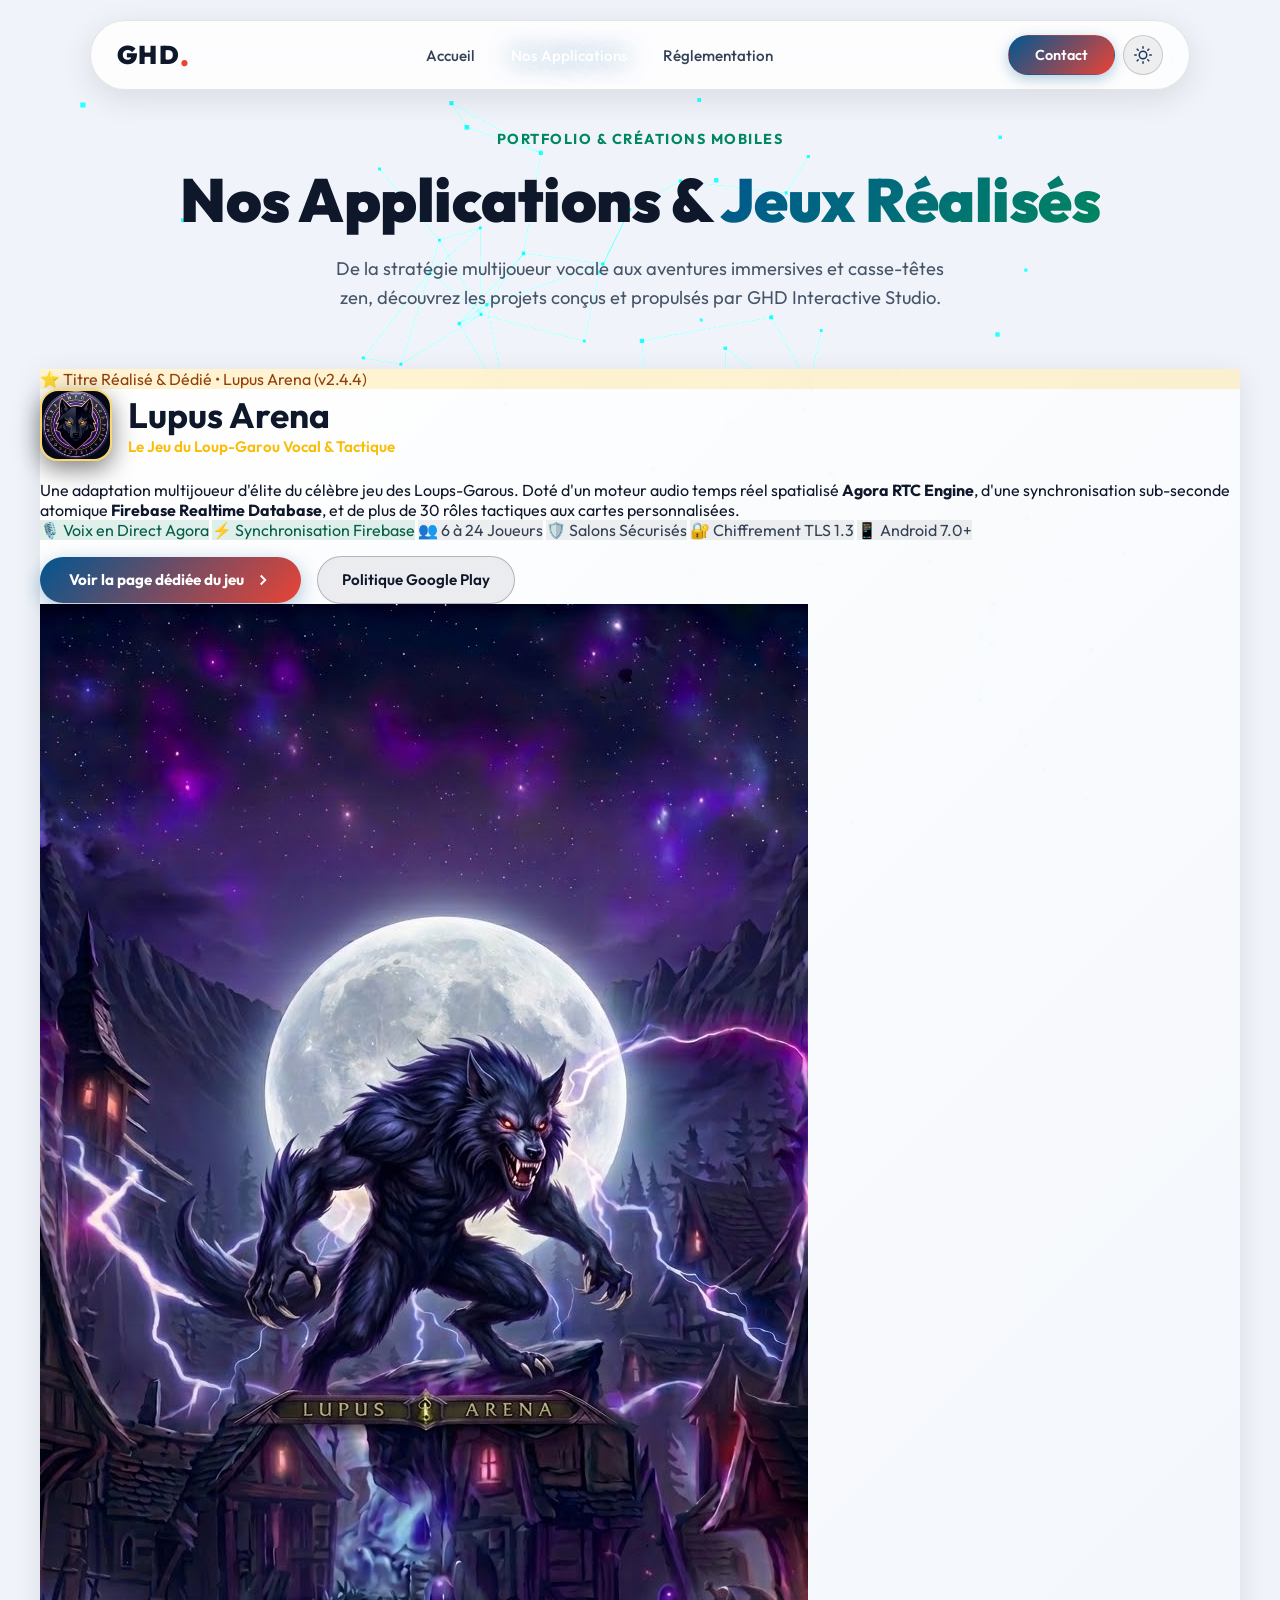
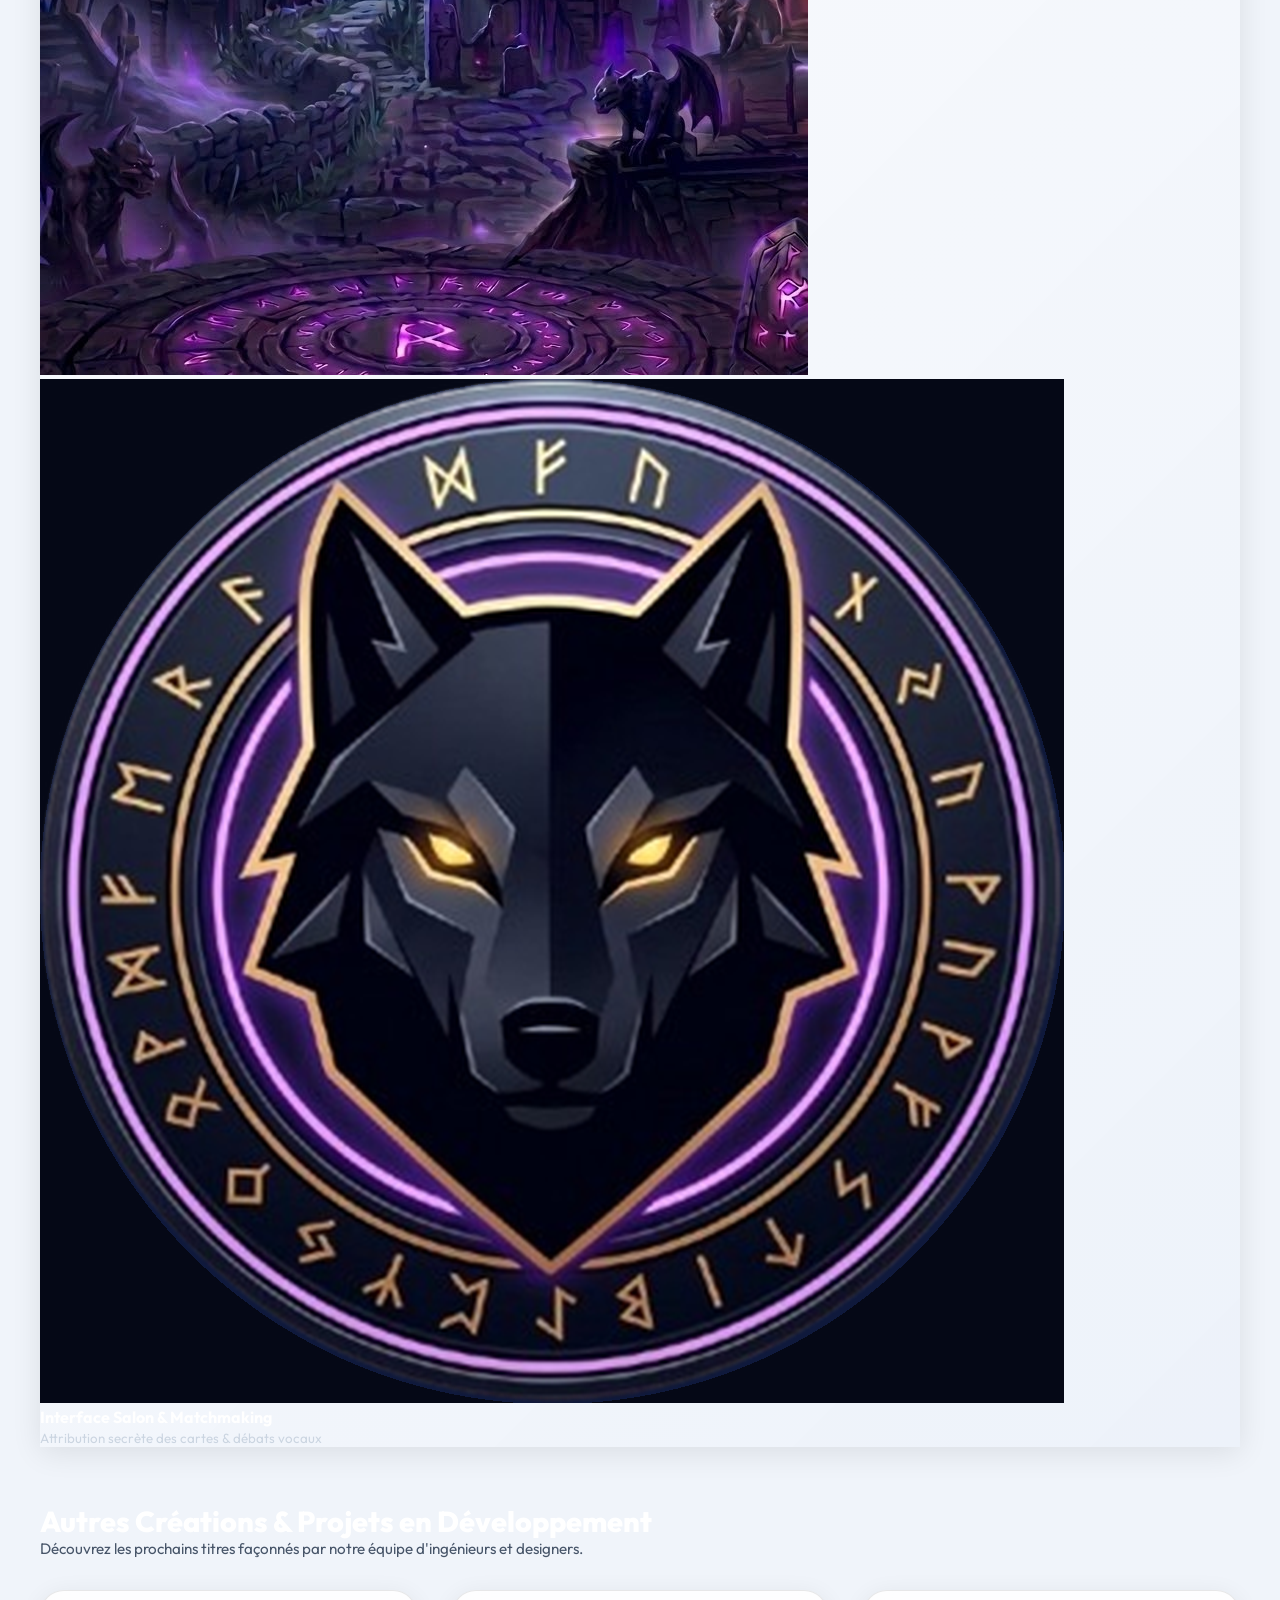
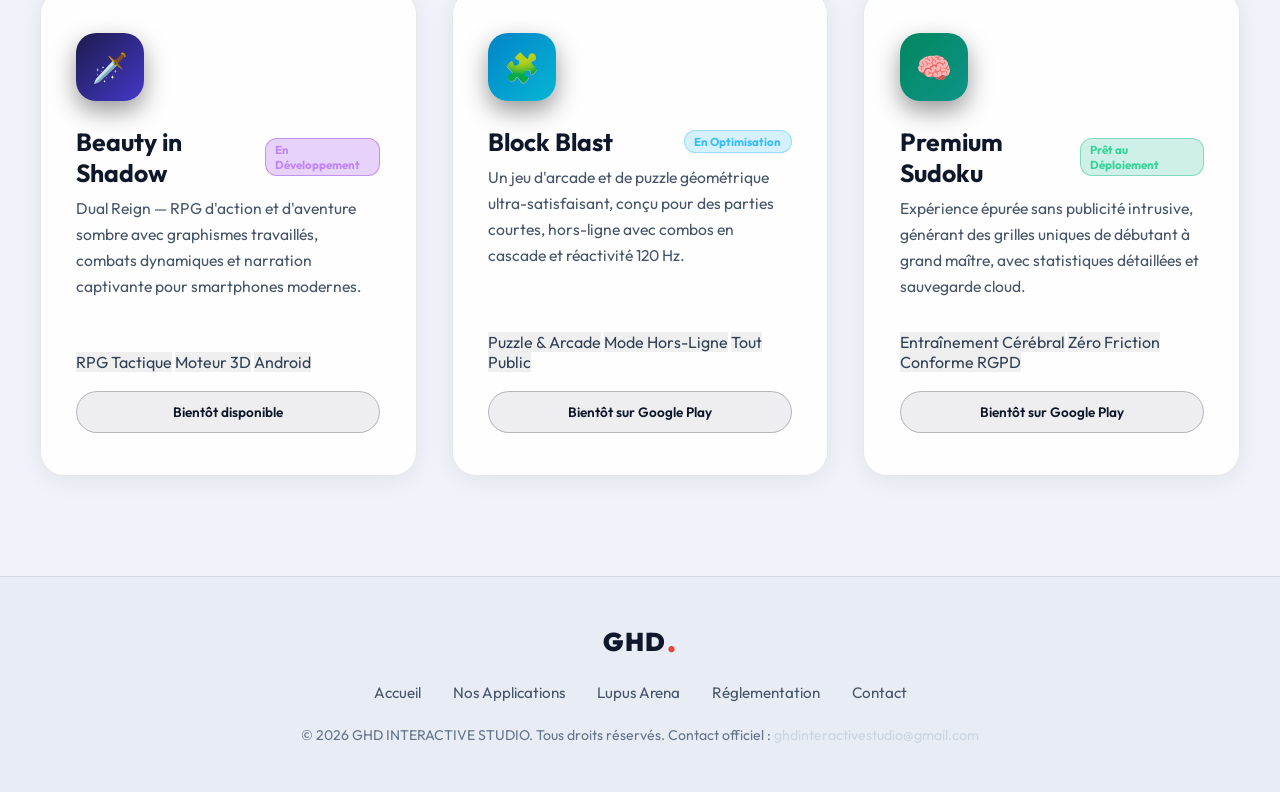
==== applications.html @ edb30f8d "feat: neural network 3D, dark/light mode, responsive, lupus-arena page, nav fix, contrast audit - Re" ====
<!DOCTYPE html>
<html lang="fr">
<head>
    <meta charset="UTF-8">
    <meta name="viewport" content="width=device-width, initial-scale=1.0">
    <title>Nos Applications & Jeux Android | GHD Interactive Studio</title>
    <meta name="description" content="Découvrez le portfolio des jeux et applications Android de GHD Interactive Studio, dont Lupus Arena et nos futurs titres haute performance.">
    <link rel="preconnect" href="https://fonts.googleapis.com">
    <link rel="preconnect" href="https://fonts.gstatic.com" crossorigin>
    <link href="https://fonts.googleapis.com/css2?family=Outfit:wght@300;500;700;900&display=swap" rel="stylesheet">
    <link rel="icon" type="image/svg+xml" href="favicon.svg">
    <link rel="stylesheet" href="style.css?v=20260928c">
    <!-- Local Scripts with CDN Fallback -->
    <script src="three.min.js"></script>
    <script>
        if (typeof THREE === 'undefined') {
            document.write('<script src="https://cdnjs.cloudflare.com/ajax/libs/three.js/r128/three.min.js"><\/script>');
        }
    </script>
    <script src="gsap.min.js"></script>
    <script>
        if (typeof gsap === 'undefined') {
            document.write('<script src="https://cdnjs.cloudflare.com/ajax/libs/gsap/3.12.2/gsap.min.js"><\/script>');
        }
    </script>
    <!-- Anti-flash theme detection -->
    <script>
        (function(){
            try {
                var s = localStorage.getItem('ghd_theme');
                var light = s === 'light' || (!s && window.matchMedia && window.matchMedia('(prefers-color-scheme: light)').matches);
                if (light) document.documentElement.classList.add('light-mode');
            } catch(e) {}
        })();
    </script>
</head>
<body>
    <!-- Canvas 3D Background -->
    <canvas id="webgl-canvas"></canvas>

    <!-- Glassmorphism Navigation -->
    <nav class="glass-nav" id="mainNav">
        <a href="index.html" class="logo">GHD<span>.</span></a>
                <ul class="nav-links">
            <li><a href="index.html">Accueil</a></li>
            <li><a href="applications.html" class="active" style="color: #ffffff; text-shadow: 0 0 12px rgba(255, 255, 255, 0.9), 0 0 25px var(--google-blue);">Nos Applications</a></li>
            <li><a href="reglementation.html">Réglementation</a></li>
            <li class="mobile-contact-link"><a href="index.html#contact">Contact</a></li>
        </ul>
        <div class="nav-controls">
        <button class="mobile-toggle" aria-label="Menu de navigation"
            onclick="(function(btn){var nav=btn.closest('nav');nav.classList.toggle('mobile-menu-active');btn.setAttribute('aria-expanded', nav.classList.contains('mobile-menu-active'))})(this)">
            <span></span>
            <span></span>
            <span></span>
        </button>
        <a href="index.html#contact" class="btn-contact-nav">Contact</a>
                <button class="theme-toggle" id="themeToggle" aria-label="Mode clair" title="Passer en mode clair">
            <!-- Moon (shown in dark mode) -->
            <svg class="icon-moon" width="18" height="18" viewBox="0 0 24 24" fill="none"
                 stroke="currentColor" stroke-width="2" stroke-linecap="round" stroke-linejoin="round">
                <path d="M21 12.79A9 9 0 1 1 11.21 3 7 7 0 0 0 21 12.79z"/>
            </svg>
            <!-- Sun (shown in light mode) -->
            <svg class="icon-sun" width="18" height="18" viewBox="0 0 24 24" fill="none"
                 stroke="currentColor" stroke-width="2" stroke-linecap="round" stroke-linejoin="round">
                <circle cx="12" cy="12" r="5"/>
                <line x1="12" y1="1" x2="12" y2="3"/>
                <line x1="12" y1="21" x2="12" y2="23"/>
                <line x1="4.22" y1="4.22" x2="5.64" y2="5.64"/>
                <line x1="18.36" y1="18.36" x2="19.78" y2="19.78"/>
                <line x1="1" y1="12" x2="3" y2="12"/>
                <line x1="21" y1="12" x2="23" y2="12"/>
                <line x1="4.22" y1="19.78" x2="5.64" y2="18.36"/>
                <line x1="18.36" y1="5.64" x2="19.78" y2="4.22"/>
            </svg>
        </button>
        </div>
    </nav>

    <main class="apps-section" style="padding-top: 130px;">
        <div class="apps-container">
            <div class="section-tag" style="color: var(--play-green); font-size: 0.9rem; font-weight: 700; letter-spacing: 1.5px; text-transform: uppercase; margin-bottom: 0.8rem;">
                Portfolio & Créations Mobiles
            </div>
            <h1 class="apps-title">Nos Applications & <span class="highlight">Jeux Réalisés</span></h1>
            <p class="apps-subtitle">
                De la stratégie multijoueur vocale aux aventures immersives et casse-têtes zen, découvrez les projets conçus et propulsés par GHD Interactive Studio.
            </p>

            <!-- FLAGSHIP PROJECT: LUPUS ARENA -->
            <div class="featured-project-card" style="margin-bottom: 3.5rem; text-align: left;">
                <div class="featured-badge-top">
                    ⭐ Titre Réalisé & Dédié • Lupus Arena (v2.4.4)
                </div>

                <div class="featured-layout">
                    <div>
                        <div style="display: flex; align-items: center; gap: 16px; margin-bottom: 1.2rem;">
                            <img src="assets/lupus-arena/icon.png" alt="Lupus Arena Logo" style="width: 72px; height: 72px; border-radius: 18px; border: 2px solid rgba(251, 188, 5, 0.6); box-shadow: 0 8px 25px rgba(0,0,0,0.5);">
                            <div>
                                <h2 class="featured-game-title" style="margin: 0; font-size: 2.2rem;">Lupus Arena</h2>
                                <p style="color: var(--google-yellow); font-weight: 600; font-size: 0.95rem; margin: 0;">Le Jeu du Loup-Garou Vocal & Tactique</p>
                            </div>
                        </div>

                        <p class="featured-game-desc">
                            Une adaptation multijoueur d'élite du célèbre jeu des Loups-Garous. Doté d'un moteur audio temps réel spatialisé <strong>Agora RTC Engine</strong>, d'une synchronisation sub-seconde atomique <strong>Firebase Realtime Database</strong>, et de plus de 30 rôles tactiques aux cartes personnalisées.
                        </p>

                        <div class="game-tags">
                            <span class="game-tag tag-accent">🎙️ Voix en Direct Agora</span>
                            <span class="game-tag tag-accent">⚡ Synchronisation Firebase</span>
                            <span class="game-tag">👥 6 à 24 Joueurs</span>
                            <span class="game-tag">🛡️ Salons Sécurisés</span>
                            <span class="game-tag">🔐 Chiffrement TLS 1.3</span>
                            <span class="game-tag">📱 Android 7.0+</span>
                        </div>

                        <div style="display: flex; flex-wrap: wrap; gap: 1rem; align-items: center; margin-top: 1rem;">
                            <a href="lupus-arena.html" class="btn-primary" style="padding: 0.85rem 1.8rem; font-size: 0.95rem;">
                                <span>Voir la page dédiée du jeu</span>
                                <svg width="18" height="18" viewBox="0 0 24 24" fill="none" stroke="currentColor" stroke-width="2.5"><polyline points="9 18 15 12 9 6"></polyline></svg>
                            </a>
                            <a href="lupus-arena-privacy.html" class="btn-secondary" style="padding: 0.85rem 1.5rem; font-size: 0.95rem;">
                                <span>Politique Google Play</span>
                            </a>
                        </div>
                    </div>

                    <div class="featured-visual-box">
                        <img src="assets/lupus-arena/screen-lobby.jpg" alt="Lupus Arena Salon Vocal">
                        <div class="featured-visual-overlay">
                            <div class="featured-icon-badge">
                                <img src="assets/lupus-arena/icon.png" alt="Lupus Arena">
                            </div>
                            <div>
                                <h4 style="color: #ffffff; margin: 0; font-size: 1rem;">Interface Salon & Matchmaking</h4>
                                <small style="color: #cbd5e1;">Attribution secrète des cartes & débats vocaux</small>
                            </div>
                        </div>
                    </div>
                </div>
            </div>

            <!-- OTHER STUDIO PROJECTS & GAMES -->
            <div style="text-align: left; margin-bottom: 2rem;">
                <h2 style="font-size: 1.8rem; font-weight: 800; color: #ffffff;">Autres Créations & Projets en Développement</h2>
                <p style="color: var(--text-secondary); font-size: 0.95rem;">Découvrez les prochains titres façonnés par notre équipe d'ingénieurs et designers.</p>
            </div>

            <div class="apps-grid">
                <!-- Project 1: Beauty in Shadow -->
                <div class="app-card">
                    <div class="app-icon" style="background: linear-gradient(135deg, #1e1b4b, #4338ca);">🗡️</div>
                    <div style="display: flex; justify-content: space-between; align-items: center; margin-bottom: 0.5rem;">
                        <h3 style="margin: 0;">Beauty in Shadow</h3>
                        <span style="font-size: 0.72rem; padding: 0.2rem 0.6rem; border-radius: 12px; background: rgba(138, 43, 226, 0.2); border: 1px solid rgba(138, 43, 226, 0.4); color: #c084fc; font-weight: 700;">En Développement</span>
                    </div>
                    <p>Dual Reign — RPG d'action et d'aventure sombre avec graphismes travaillés, combats dynamiques et narration captivante pour smartphones modernes.</p>
                    <div class="game-tags" style="margin-bottom: 1.2rem;">
                        <span class="game-tag">RPG Tactique</span>
                        <span class="game-tag">Moteur 3D</span>
                        <span class="game-tag">Android</span>
                    </div>
                    <a href="index.html#contact" class="btn-secondary" style="padding: 0.7rem 1.2rem; font-size: 0.85rem; width: 100%; justify-content: center;">Bientôt disponible</a>
                </div>

                <!-- Project 2: Block Blast Android -->
                <div class="app-card">
                    <div class="app-icon" style="background: linear-gradient(135deg, #0284c7, #06b6d4);">🧩</div>
                    <div style="display: flex; justify-content: space-between; align-items: center; margin-bottom: 0.5rem;">
                        <h3 style="margin: 0;">Block Blast</h3>
                        <span style="font-size: 0.72rem; padding: 0.2rem 0.6rem; border-radius: 12px; background: rgba(56, 189, 248, 0.2); border: 1px solid rgba(56, 189, 248, 0.4); color: #38bdf8; font-weight: 700;">En Optimisation</span>
                    </div>
                    <p>Un jeu d'arcade et de puzzle géométrique ultra-satisfaisant, conçu pour des parties courtes, hors-ligne avec combos en cascade et réactivité 120 Hz.</p>
                    <div class="game-tags" style="margin-bottom: 1.2rem;">
                        <span class="game-tag">Puzzle & Arcade</span>
                        <span class="game-tag">Mode Hors-Ligne</span>
                        <span class="game-tag">Tout Public</span>
                    </div>
                    <a href="index.html#contact" class="btn-secondary" style="padding: 0.7rem 1.2rem; font-size: 0.85rem; width: 100%; justify-content: center;">Bientôt sur Google Play</a>
                </div>

                <!-- Project 3: Sudoku Premium -->
                <div class="app-card">
                    <div class="app-icon" style="background: linear-gradient(135deg, var(--play-green), #0d9488);">🧠</div>
                    <div style="display: flex; justify-content: space-between; align-items: center; margin-bottom: 0.5rem;">
                        <h3 style="margin: 0;">Premium Sudoku</h3>
                        <span style="font-size: 0.72rem; padding: 0.2rem 0.6rem; border-radius: 12px; background: rgba(16, 185, 129, 0.2); border: 1px solid rgba(16, 185, 129, 0.4); color: #34d399; font-weight: 700;">Prêt au Déploiement</span>
                    </div>
                    <p>Expérience épurée sans publicité intrusive, générant des grilles uniques de débutant à grand maître, avec statistiques détaillées et sauvegarde cloud.</p>
                    <div class="game-tags" style="margin-bottom: 1.2rem;">
                        <span class="game-tag">Entraînement Cérébral</span>
                        <span class="game-tag">Zéro Friction</span>
                        <span class="game-tag">Conforme RGPD</span>
                    </div>
                    <a href="index.html#contact" class="btn-secondary" style="padding: 0.7rem 1.2rem; font-size: 0.85rem; width: 100%; justify-content: center;">Bientôt sur Google Play</a>
                </div>
            </div>
        </div>
    </main>

    <!-- Footer -->
    <footer class="site-footer">
        <div class="footer-content">
            <a href="index.html" class="logo">GHD<span>.</span></a>
            <ul class="footer-links">
                <li><a href="index.html">Accueil</a></li>
                <li><a href="applications.html">Nos Applications</a></li>
                <li><a href="lupus-arena.html">Lupus Arena</a></li>
                <li><a href="reglementation.html">Réglementation</a></li>
                <li><a href="index.html#contact">Contact</a></li>
            </ul>
            <p class="footer-copy">© 2026 GHD INTERACTIVE STUDIO. Tous droits réservés. Contact officiel : <a href="mailto:ghdinteractivestudio@gmail.com" style="color: #cbd5e1; text-decoration: none;">ghdinteractivestudio@gmail.com</a></p>
        </div>
    </footer>

    <script src="main.js?v=20260928c"></script>
    <script>
        window.addEventListener('DOMContentLoaded', () => {
            gsap.fromTo(".apps-title", { y: 30, opacity: 0 }, { y: 0, opacity: 1, duration: 0.9, delay: 0.3 });
            gsap.fromTo(".featured-project-card", { y: 40, opacity: 0 }, { y: 0, opacity: 1, duration: 1, delay: 0.5 });
            gsap.fromTo(".app-card", { y: 40, opacity: 0 }, { y: 0, opacity: 1, duration: 0.8, stagger: 0.2, delay: 0.7 });
        });
    </script>
</body>
</html>
---- style.css ----
/* =====================================================================
   DESIGN TOKENS — Dark Mode (default)
   ===================================================================== */
:root {
    /* Brand */
    --play-green:    #01875f;
    --google-blue:   #005691;
    --google-red:    #ea4335;
    --google-yellow: #fbbc05;
    --neon-cyan:     #00f0ff;
    --neon-violet:   #8a2be2;
    --font-main:     'Outfit', -apple-system, BlinkMacSystemFont, 'Segoe UI', Roboto, sans-serif;

    /* Theme tokens — Dark */
    --bg-page:           #060810;
    --bg-dark:           #060810;
    --bg-card:           rgba(14, 18, 28, 0.78);
    --card-bg:           rgba(14, 18, 28, 0.78);
    --card-border:       rgba(255, 255, 255, 0.09);
    --text-primary:      #ffffff;
    --text-secondary:    #94a3b8;
    --nav-bg:            rgba(13, 17, 27, 0.80);
    --nav-border:        rgba(255, 255, 255, 0.12);
    --footer-bg:         rgba(8, 10, 15, 0.90);
    --footer-border:     rgba(255, 255, 255, 0.08);
    --input-bg:          rgba(255, 255, 255, 0.04);
    --input-border:      rgba(255, 255, 255, 0.12);
    --toggle-bg:         rgba(255, 255, 255, 0.08);
    --toggle-border:     rgba(255, 255, 255, 0.20);
    --toggle-color:      #ffffff;
    --callout-bg:        rgba(0, 86, 145, 0.12);
    --scrollbar-thumb:   rgba(255, 255, 255, 0.15);
    --nav-dropdown-bg:   rgba(8, 11, 20, 0.98);
    --nav-dropdown-border: rgba(255,255,255,0.12);
    --nav-dropdown-item-border: rgba(255,255,255,0.06);
    --nav-dropdown-link: #cbd5e1;
}

/* =====================================================================
   DESIGN TOKENS — Light Mode
   ===================================================================== */
html.light-mode {
    --bg-page:           #f0f4fa;
    --bg-dark:           #f0f4fa;
    --bg-card:           rgba(255, 255, 255, 0.88);
    --card-bg:           rgba(255, 255, 255, 0.88);
    --card-border:       rgba(0, 0, 0, 0.09);
    --text-primary:      #0f172a;
    --text-secondary:    #475569;
    --nav-bg:            rgba(255, 255, 255, 0.82);
    --nav-border:        rgba(0, 0, 0, 0.10);
    --footer-bg:         rgba(230, 235, 245, 0.95);
    --footer-border:     rgba(0, 0, 0, 0.08);
    --input-bg:          rgba(0, 0, 0, 0.03);
    --input-border:      rgba(0, 0, 0, 0.14);
    --toggle-bg:         rgba(0, 0, 0, 0.06);
    --toggle-border:     rgba(0, 0, 0, 0.16);
    --toggle-color:      #1a365d;
    --callout-bg:        rgba(37, 99, 235, 0.08);
    --scrollbar-thumb:   rgba(0, 0, 0, 0.18);
    --nav-dropdown-bg:   rgba(245, 248, 255, 0.99);
    --nav-dropdown-border: rgba(0,0,0,0.12);
    --nav-dropdown-item-border: rgba(0,0,0,0.07);
    --nav-dropdown-link: #334155;
}

/* =====================================================================
   LIGHT MODE — Component Overrides (complete contrast audit)
   ===================================================================== */
html.light-mode body,
html.light-mode html {
    background-color: var(--bg-page);
    color: var(--text-primary);
}

/* ── Navigation ──────────────────────────────────────────────── */
html.light-mode .glass-nav {
    background: var(--nav-bg);
    border-color: var(--nav-border);
    box-shadow: 0 8px 32px rgba(0, 0, 0, 0.10);
}
html.light-mode .logo           { color: #0f172a; }
html.light-mode .logo span      { color: var(--google-red); }
html.light-mode .nav-links li a { color: #334155; }
html.light-mode .nav-links li a:hover,
html.light-mode .nav-links li a.active {
    color: #0f172a;
    text-shadow: 0 0 10px rgba(37, 99, 235, 0.35);
}
html.light-mode .mobile-toggle span { background: #1a365d; }

/* Contact button in nav — keep white text on colored bg */
html.light-mode .btn-contact-nav {
    background: linear-gradient(135deg, var(--google-blue), var(--google-red));
    border-color: transparent;
    color: #ffffff !important;
    box-shadow: 0 4px 14px rgba(0,86,145,0.30);
}

/* ── Hero ─────────────────────────────────────────────────────── */
html.light-mode .hero-title    { color: #0f172a; }
html.light-mode .hero-subtitle { color: #475569; }

/* Gradient text stays vivid in light mode */
html.light-mode .studio-gradient-text {
    background: linear-gradient(135deg, #01875f 0%, #005691 33%, #ea4335 66%, #d97706 100%);
    -webkit-background-clip: text;
    -webkit-text-fill-color: transparent;
    filter: none;
}

/* Primary button — good contrast both modes */
html.light-mode .btn-primary {
    color: #ffffff;
    box-shadow: 0 6px 20px rgba(0,86,145,0.35);
}

/* Secondary button — was invisible (white on white bg) */
html.light-mode .btn-secondary {
    background: rgba(15, 23, 42, 0.07);
    border: 1.5px solid rgba(15, 23, 42, 0.25);
    color: #0f172a;
}
html.light-mode .btn-secondary:hover {
    background: rgba(15, 23, 42, 0.13);
    border-color: #0f172a;
}

/* Android / platform badge */
html.light-mode .android-badge {
    background: rgba(234, 67, 53, 0.09);
    border-color: rgba(234, 67, 53, 0.40);
    color: #b91c1c;
    box-shadow: none;
}

/* ── Section headers ──────────────────────────────────────────── */
html.light-mode .section-tag   { color: #065f46; font-weight: 800; }
html.light-mode .section-title { color: #0f172a; }

/* ── Cards ────────────────────────────────────────────────────── */
html.light-mode .feature-card,
html.light-mode .app-card,
html.light-mode .policy-card,
html.light-mode .contact-form,
html.light-mode .data-safety-card {
    background: var(--bg-card);
    border-color: var(--card-border);
    box-shadow: 0 4px 24px rgba(0, 0, 0, 0.07);
}
html.light-mode .feature-card h3,
html.light-mode .app-card h3 { color: #0f172a; }
html.light-mode .feature-card p,
html.light-mode .app-card p  { color: #475569; }

/* Feature icon boxes */
html.light-mode .feature-icon-box {
    box-shadow: 0 4px 12px rgba(0,0,0,0.08);
}

/* App status badge */
html.light-mode .app-status {
    background: rgba(1,135,95,0.12);
    border-color: rgba(1,135,95,0.35);
    color: #065f46;
}

/* ── Featured project card ────────────────────────────────────── */
html.light-mode .featured-project-card {
    background: linear-gradient(135deg, rgba(255,255,255,0.95), rgba(237,242,250,1));
    border-color: rgba(251,188,5,0.40);
    box-shadow: 0 6px 28px rgba(0,0,0,0.09);
}
html.light-mode .featured-badge-top {
    background: rgba(251,188,5,0.18);
    border-color: rgba(251,188,5,0.50);
    color: #92400e;
}
html.light-mode .featured-game-title { color: #0f172a; }
html.light-mode .game-stat-card {
    background: rgba(0,0,0,0.04);
    border-color: rgba(0,0,0,0.08);
}
html.light-mode .game-stat-num   { color: #0f172a; }
html.light-mode .game-stat-label { color: #475569; }

/* ── Game tags ───────────────────────────────────────────────── */
html.light-mode .game-tag {
    background: rgba(0,0,0,0.06);
    border-color: rgba(0,0,0,0.14);
    color: #334155;
}
html.light-mode .game-tag.tag-accent {
    background: rgba(1,135,95,0.12);
    border-color: rgba(1,135,95,0.40);
    color: #065f46;
}

/* ── Role cards ──────────────────────────────────────────────── */
html.light-mode .role-card-item   { border-color: rgba(0,0,0,0.10); }
html.light-mode .role-card-name   { background: rgba(0,0,0,0.05); color: #0f172a; }
html.light-mode .faction-village  { background: rgba(1,135,95,0.14); color: #065f46; }
html.light-mode .faction-wolf     { background: rgba(234,67,53,0.12); color: #991b1b; }
html.light-mode .faction-solo     { background: rgba(251,188,5,0.18); color: #92400e; }

/* ── Compliance badges ───────────────────────────────────────── */
html.light-mode .compliance-badge-ok {
    background: rgba(1,135,95,0.14);
    color: #065f46;
    border-color: rgba(1,135,95,0.30);
}
html.light-mode .compliance-badge-info {
    background: rgba(37,99,235,0.10);
    color: #1e40af;
    border-color: rgba(37,99,235,0.25);
}

/* ── Policy & legal sections ─────────────────────────────────── */
html.light-mode .policy-block h2   { color: #0f172a; }
html.light-mode .policy-block p,
html.light-mode .policy-block li   { color: #475569; }
html.light-mode .policy-block code {
    background: rgba(0,0,0,0.06);
    color: #1e40af;
    border-color: rgba(0,0,0,0.10);
}
html.light-mode .policy-badge {
    background: rgba(1,135,95,0.10);
    border-color: rgba(1,135,95,0.32);
    color: #065f46;
}
html.light-mode .section-title { color: #0f172a; }

html.light-mode .compliance-callout {
    background: rgba(37,99,235,0.07);
    border-left-color: #2563eb;
}
html.light-mode .compliance-callout h4 { color: #1e40af; }
html.light-mode .compliance-callout p  { color: #334155; }

/* ── Contact section ─────────────────────────────────────────── */
html.light-mode .contact-title     { color: #92400e !important; text-shadow: none; }
html.light-mode .contact-subtitle  { color: #475569; }
html.light-mode .form-group label  { color: #334155; }
html.light-mode .form-control {
    background: var(--input-bg);
    border-color: var(--input-border);
    color: #0f172a;
}
html.light-mode .form-control::placeholder { color: #94a3b8; }
html.light-mode .btn-submit {
    background: linear-gradient(135deg, var(--google-blue), var(--google-red));
    color: #ffffff;
}

/* ── Lupus Arena quick nav ───────────────────────────────────── */
html.light-mode .game-quick-nav {
    background: rgba(240,244,250,0.94);
    border-color: rgba(0,0,0,0.10);
    box-shadow: 0 4px 16px rgba(0,0,0,0.06);
}
html.light-mode .game-quick-nav a        { color: #475569; }
html.light-mode .game-quick-nav a:hover,
html.light-mode .game-quick-nav a.active { color: #0f172a; background: rgba(0,0,0,0.07); }

/* ── Data safety table ───────────────────────────────────────── */
html.light-mode .data-safety-table th {
    background: rgba(0,0,0,0.05);
    color: #0f172a;
    border-bottom-color: rgba(0,0,0,0.09);
}
html.light-mode .data-safety-table td {
    color: #334155;
    border-bottom-color: rgba(0,0,0,0.05);
}
html.light-mode .data-safety-table tr:nth-child(even) td {
    background: rgba(0,0,0,0.02);
}

/* ── Footer ──────────────────────────────────────────────────── */
html.light-mode .site-footer {
    background: var(--footer-bg);
    border-color: var(--footer-border);
}
html.light-mode .footer-links a        { color: #475569; }
html.light-mode .footer-links a:hover  { color: #0f172a; }
html.light-mode .footer-copy           { color: #64748b; }
html.light-mode .footer-copy a         { color: #475569; }

/* ── Scrollbar ───────────────────────────────────────────────── */
html.light-mode ::-webkit-scrollbar-thumb { background: var(--scrollbar-thumb); }


/* =====================================================================
   BASE RESET + HTML/BODY
   ===================================================================== */
* { margin: 0; padding: 0; box-sizing: border-box; }

html {
    scroll-behavior: smooth;
    font-family: var(--font-main);
    background-color: var(--bg-page);
    color: var(--text-primary);
    overflow-x: hidden;
    transition: background-color 0.35s ease, color 0.35s ease;
}

body {
    min-height: 100vh;
    position: relative;
    overflow-x: hidden;
    background-color: var(--bg-page);
    transition: background-color 0.35s ease;
}

/* ── Theme Toggle Button ──────────────────────────────────────── */
.theme-toggle {
    width: 40px;
    height: 40px;
    border-radius: 50%;
    background: var(--toggle-bg);
    border: 1px solid var(--toggle-border);
    color: var(--toggle-color);
    cursor: pointer;
    display: flex;
    align-items: center;
    justify-content: center;
    flex-shrink: 0;
    transition: all 0.3s ease;
    z-index: 1001;
    -webkit-tap-highlight-color: transparent;
    touch-action: manipulation;
}
.theme-toggle:hover {
    background: rgba(0, 240, 255, 0.15);
    border-color: var(--neon-cyan);
    box-shadow: 0 0 14px rgba(0, 240, 255, 0.30);
    transform: scale(1.08);
}
html.light-mode .theme-toggle:hover {
    background: rgba(37, 99, 235, 0.12);
    border-color: #2563eb;
    box-shadow: 0 0 14px rgba(37, 99, 235, 0.25);
}
.theme-toggle svg { pointer-events: none; }

/* Icon visibility — dark mode shows moon, light mode shows sun */
.theme-toggle .icon-sun  { display: none; }
.theme-toggle .icon-moon { display: block; }
html.light-mode .theme-toggle .icon-sun  { display: block; }
html.light-mode .theme-toggle .icon-moon { display: none; }


/* 3D WebGL Canvas Background */
#webgl-canvas {
    position: fixed;
    top: 0;
    left: 0;
    width: 100%;
    height: 100%;
    z-index: 0;
    pointer-events: none;
    display: block;
}

/* Ensure UI content sits above the 3D canvas */
.glass-nav,
.hero-section,
.features-section,
.apps-section,
.contact-section,
.policy-section,
.site-footer {
    position: relative;
    z-index: 2;
}

/* Glassmorphism Navigation */
.glass-nav {
    position: fixed;
    top: 20px;
    left: 50%;
    transform: translateX(-50%);
    width: 90%;
    max-width: 1100px;
    z-index: 1000;
    display: flex;
    justify-content: space-between;
    align-items: center;
    gap: 0.75rem;
    padding: 0.85rem 1.6rem;
    background: var(--nav-bg);
    backdrop-filter: blur(18px);
    -webkit-backdrop-filter: blur(18px);
    border: 1px solid var(--nav-border);
    border-radius: 50px;
    box-shadow: 0 15px 35px rgba(0, 0, 0, 0.35);
    transition: background 0.35s ease, border-color 0.35s ease, box-shadow 0.35s ease;
}

/* Right-side controls group: Contact + Theme toggle + Hamburger */
.nav-controls {
    display: flex;
    align-items: center;
    gap: 0.55rem;
    flex-shrink: 0;
}


.logo {
    font-size: 1.6rem;
    font-weight: 900;
    letter-spacing: 1.5px;
    color: #ffffff;
    text-decoration: none;
    display: flex;
    align-items: center;
}

.logo span {
    color: var(--google-yellow);
    font-size: 1.8rem;
    line-height: 1;
}

.mobile-contact-link {
    display: none; /* shown only in mobile dropdown via @media below */
}

.nav-links {
    display: flex;
    gap: 2.2rem;
    list-style: none;
    align-items: center;
    margin: 0;
    padding: 0;
}

.nav-links li a {
    color: #cbd5e1;
    text-decoration: none;
    font-weight: 500;
    font-size: 0.95rem;
    transition: all 0.3s ease;
    display: inline-flex;
    align-items: center;
}

.nav-links li a:hover,
.nav-links li a.active {
    color: #ffffff;
    text-shadow: 0 0 12px rgba(255, 255, 255, 0.9), 0 0 25px var(--google-blue);
}

.btn-contact-nav {
    padding: 0.65rem 1.6rem;
    border-radius: 30px;
    background: linear-gradient(135deg, rgba(0, 86, 145, 0.45), rgba(234, 67, 53, 0.45));
    border: 1px solid rgba(234, 67, 53, 0.5);
    color: #ffffff !important;
    font-weight: 600;
    font-size: 0.9rem;
    text-decoration: none;
    transition: all 0.3s ease;
    display: inline-flex;
    align-items: center;
}

.btn-contact-nav:hover {
    background: linear-gradient(135deg, var(--google-blue), var(--google-red));
    box-shadow: 0 0 22px rgba(234, 67, 53, 0.55);
    transform: translateY(-2px);
}

/* Main Hero Section */
.hero-section {
    min-height: 100vh;
    display: flex;
    flex-direction: column;
    justify-content: center;
    align-items: center;
    text-align: center;
    padding: 140px 1.5rem 80px;
    position: relative;
}

.android-badge {
    display: inline-flex;
    align-items: center;
    gap: 8px;
    padding: 0.5rem 1.2rem;
    background: rgba(234, 67, 53, 0.12);
    border: 1px solid rgba(234, 67, 53, 0.5);
    color: var(--google-red);
    border-radius: 30px;
    font-size: 0.85rem;
    font-weight: 700;
    text-transform: uppercase;
    letter-spacing: 1.2px;
    margin-bottom: 2rem;
    box-shadow: 0 0 20px rgba(234, 67, 53, 0.25);
}

.android-badge svg {
    width: 16px;
    height: 16px;
    fill: currentColor;
}

.hero-title {
    font-size: clamp(2.8rem, 7vw, 5.5rem);
    font-weight: 900;
    line-height: 1.1;
    margin-bottom: 1.5rem;
    letter-spacing: -1px;
}

.studio-gradient-text {
    background: linear-gradient(135deg, #01875f 0%, #005691 33%, #ea4335 66%, #fbbc05 100%);
    -webkit-background-clip: text;
    -webkit-text-fill-color: transparent;
    display: inline-block;
    filter: drop-shadow(0 0 25px rgba(1, 135, 95, 0.3));
}

.hero-subtitle {
    font-size: clamp(1.05rem, 2vw, 1.35rem);
    color: var(--text-secondary);
    max-width: 680px;
    line-height: 1.7;
    margin-bottom: 2.8rem;
    font-weight: 300;
}

.hero-cta {
    display: flex;
    gap: 1.2rem;
    justify-content: center;
    align-items: center;
    flex-wrap: wrap;
}

/* Primary Button (Google Blue to Red) */
.btn-primary {
    background: linear-gradient(135deg, var(--google-blue), var(--google-red));
    color: #ffffff;
    padding: 0.95rem 2.2rem;
    border-radius: 35px;
    font-weight: 700;
    font-size: 1rem;
    border: none;
    cursor: pointer;
    text-decoration: none;
    box-shadow: 0 10px 25px rgba(234, 67, 53, 0.4);
    transition: all 0.3s cubic-bezier(0.2, 0.8, 0.2, 1);
    display: inline-flex;
    align-items: center;
    justify-content: center;
    gap: 10px;
}

.btn-primary:hover {
    transform: translateY(-3px) scale(1.02);
    box-shadow: 0 16px 35px rgba(234, 67, 53, 0.6);
}

.btn-secondary {
    background: rgba(255, 255, 255, 0.06);
    border: 1px solid rgba(255, 255, 255, 0.2);
    color: #ffffff;
    padding: 0.95rem 2.2rem;
    border-radius: 35px;
    font-weight: 600;
    font-size: 1rem;
    text-decoration: none;
    transition: all 0.3s ease;
    backdrop-filter: blur(12px);
    display: inline-flex;
    align-items: center;
    justify-content: center;
}

.btn-secondary:hover {
    background: rgba(255, 255, 255, 0.15);
    border-color: #ffffff;
    transform: translateY(-3px);
}

/* Features Section */
.features-section {
    padding: 60px 1.5rem 100px;
    max-width: 1200px;
    margin: 0 auto;
}

.section-header {
    text-align: center;
    margin-bottom: 4rem;
}

.section-tag {
    color: var(--play-green);
    font-size: 0.9rem;
    font-weight: 700;
    letter-spacing: 1.5px;
    text-transform: uppercase;
    margin-bottom: 0.6rem;
}

.section-title {
    font-size: clamp(2rem, 4vw, 3rem);
    font-weight: 900;
}

.features-grid {
    display: grid;
    grid-template-columns: repeat(auto-fit, minmax(320px, 1fr));
    gap: 2rem;
}

.feature-card {
    background: var(--card-bg);
    backdrop-filter: blur(16px);
    -webkit-backdrop-filter: blur(16px);
    border: 1px solid var(--card-border);
    border-radius: 24px;
    padding: 2.5rem;
    transition: all 0.4s cubic-bezier(0.2, 0.8, 0.2, 1);
    position: relative;
    overflow: hidden;
}

.feature-card::before {
    content: '';
    position: absolute;
    top: 0;
    left: 0;
    right: 0;
    height: 3px;
    background: linear-gradient(90deg, transparent, var(--feature-accent, var(--google-blue)), transparent);
    opacity: 0;
    transition: opacity 0.4s ease;
}

.feature-card:hover {
    transform: translateY(-8px);
    border-color: rgba(255, 255, 255, 0.25);
    box-shadow: 0 20px 45px rgba(0, 0, 0, 0.65);
}

.feature-card:hover::before {
    opacity: 1;
}

.feature-icon-box {
    width: 60px;
    height: 60px;
    border-radius: 18px;
    display: flex;
    align-items: center;
    justify-content: center;
    margin-bottom: 1.5rem;
    font-size: 1.6rem;
}

.feature-card h3 {
    font-size: 1.45rem;
    font-weight: 700;
    margin-bottom: 0.9rem;
    color: #ffffff;
}

.feature-card p {
    color: var(--text-secondary);
    line-height: 1.7;
    font-size: 0.98rem;
}

/* Applications Page & Grid */
.apps-section {
    padding: 140px 1.5rem 100px;
    min-height: 100vh;
    display: flex;
    justify-content: center;
    align-items: center;
}

.apps-container {
    max-width: 1200px;
    width: 100%;
    text-align: center;
}

.apps-title {
    font-size: clamp(2.4rem, 5vw, 3.8rem);
    font-weight: 900;
    margin-bottom: 1rem;
    letter-spacing: -0.5px;
}

.highlight {
    background: linear-gradient(135deg, var(--google-blue), var(--play-green));
    -webkit-background-clip: text;
    -webkit-text-fill-color: transparent;
}

.apps-subtitle {
    font-size: 1.15rem;
    color: var(--text-secondary);
    max-width: 620px;
    margin: 0 auto 3.5rem;
    line-height: 1.6;
}

.apps-grid {
    display: grid;
    grid-template-columns: repeat(auto-fit, minmax(300px, 1fr));
    gap: 2.2rem;
}

.app-card {
    background: var(--card-bg);
    backdrop-filter: blur(16px);
    -webkit-backdrop-filter: blur(16px);
    border: 1px solid var(--card-border);
    border-radius: 24px;
    padding: 2.6rem 2.2rem;
    text-align: left;
    transition: transform 0.4s ease, border-color 0.4s ease, box-shadow 0.4s ease;
    display: flex;
    flex-direction: column;
}

.app-card:hover {
    transform: translateY(-8px);
    border-color: rgba(255, 255, 255, 0.28);
    box-shadow: 0 25px 50px rgba(0, 0, 0, 0.7);
}

.app-icon {
    width: 68px;
    height: 68px;
    border-radius: 20px;
    margin-bottom: 1.6rem;
    box-shadow: 0 10px 25px rgba(0, 0, 0, 0.4);
    display: flex;
    align-items: center;
    justify-content: center;
    font-size: 1.8rem;
}

.app-card h3 {
    font-size: 1.55rem;
    font-weight: 700;
    margin-bottom: 0.8rem;
    color: #ffffff;
}

.app-card p {
    color: var(--text-secondary);
    line-height: 1.65;
    margin-bottom: 2rem;
    flex-grow: 1;
    font-size: 0.98rem;
}

/* Contact Section */
.contact-section {
    padding: 100px 1.5rem 120px;
    position: relative;
}

.contact-container {
    max-width: 800px;
    margin: 0 auto;
    text-align: center;
}

.contact-title {
    color: var(--google-yellow) !important;
    font-size: clamp(2.2rem, 4.5vw, 3.2rem);
    font-weight: 900;
    margin-bottom: 0.8rem;
    text-shadow: 0 0 25px rgba(251, 188, 5, 0.35);
}

.contact-subtitle {
    color: var(--text-secondary);
    font-size: 1.1rem;
    margin-bottom: 3rem;
}

.contact-form {
    background: var(--card-bg);
    backdrop-filter: blur(18px);
    -webkit-backdrop-filter: blur(18px);
    border: 1px solid var(--card-border);
    border-radius: 28px;
    padding: 3rem 2.5rem;
    text-align: left;
    box-shadow: 0 25px 60px rgba(0, 0, 0, 0.6);
}

.form-row {
    display: grid;
    grid-template-columns: 1fr 1fr;
    gap: 1.5rem;
    margin-bottom: 1.5rem;
}

.form-group {
    margin-bottom: 1.5rem;
}

.form-group label {
    display: block;
    margin-bottom: 0.5rem;
    font-size: 0.9rem;
    font-weight: 600;
    color: #e2e8f0;
}

.form-control {
    width: 100%;
    padding: 0.95rem 1.2rem;
    background: rgba(255, 255, 255, 0.04);
    border: 1px solid rgba(255, 255, 255, 0.12);
    border-radius: 14px;
    color: #ffffff;
    font-family: var(--font-main);
    font-size: 0.95rem;
    transition: all 0.3s ease;
}

.form-control:focus {
    outline: none;
    border-color: var(--google-blue);
    background: rgba(255, 255, 255, 0.07);
    box-shadow: 0 0 18px rgba(0, 86, 145, 0.4);
}

textarea.form-control {
    resize: vertical;
    min-height: 130px;
}

.contact-submit-btn {
    width: 100%;
    padding: 1.05rem;
    font-size: 1.05rem;
    margin-top: 1rem;
}

/* Policy / Reglementation Page */
.policy-section {
    padding: 140px 1.5rem 100px;
    min-height: 100vh;
}

.policy-container {
    max-width: 960px;
    margin: 0 auto;
}

.policy-header {
    text-align: center;
    margin-bottom: 3.5rem;
}

.policy-title {
    font-size: clamp(2.2rem, 4.5vw, 3.4rem);
    font-weight: 900;
    margin-bottom: 1rem;
}

.policy-badge {
    display: inline-flex;
    align-items: center;
    gap: 8px;
    padding: 0.45rem 1.2rem;
    background: rgba(1, 135, 95, 0.15);
    border: 1px solid rgba(1, 135, 95, 0.4);
    color: #10b981;
    border-radius: 30px;
    font-size: 0.85rem;
    font-weight: 700;
    margin-bottom: 1.5rem;
}

.policy-card {
    background: var(--card-bg);
    backdrop-filter: blur(18px);
    -webkit-backdrop-filter: blur(18px);
    border: 1px solid var(--card-border);
    border-radius: 28px;
    padding: 3rem 2.8rem;
    box-shadow: 0 25px 60px rgba(0, 0, 0, 0.55);
}

.policy-block {
    margin-bottom: 2.8rem;
}

.policy-block:last-child {
    margin-bottom: 0;
}

.policy-block h2 {
    font-size: 1.55rem;
    font-weight: 700;
    color: #ffffff;
    margin-bottom: 1rem;
    display: flex;
    align-items: center;
    gap: 12px;
}

.policy-block h2 span {
    color: var(--google-yellow);
    font-size: 1.2rem;
}

.policy-block p,
.policy-block li {
    color: var(--text-secondary);
    line-height: 1.75;
    font-size: 1rem;
    margin-bottom: 0.8rem;
}

.policy-block ul {
    padding-left: 1.5rem;
    margin-bottom: 1rem;
}

/* Footer */
.site-footer {
    border-top: 1px solid rgba(255, 255, 255, 0.08);
    background: rgba(8, 10, 15, 0.85);
    backdrop-filter: blur(16px);
    -webkit-backdrop-filter: blur(16px);
    padding: 3rem 1.5rem;
    text-align: center;
}

.footer-content {
    max-width: 1100px;
    margin: 0 auto;
    display: flex;
    flex-direction: column;
    align-items: center;
    gap: 1.5rem;
}

.footer-links {
    display: flex;
    gap: 2rem;
    list-style: none;
    flex-wrap: wrap;
    justify-content: center;
}

.footer-links a {
    color: var(--text-secondary);
    text-decoration: none;
    font-size: 0.95rem;
    transition: color 0.3s;
}

.footer-links a:hover {
    color: #ffffff;
}

.footer-copy {
    color: #64748b;
    font-size: 0.88rem;
}

/* =====================================================================
   HAMBURGER TOGGLE BUTTON
   ===================================================================== */
.mobile-toggle {
    display: none;
    background: transparent;
    border: none;
    cursor: pointer;
    padding: 10px 8px;
    flex-direction: column;
    justify-content: center;
    gap: 5px;
    z-index: 1100;
    -webkit-tap-highlight-color: transparent;
    touch-action: manipulation;
}
.mobile-toggle span {
    display: block;
    width: 24px;
    height: 2.5px;
    background: #ffffff;
    border-radius: 3px;
    transition: transform 0.3s ease, opacity 0.3s ease;
    pointer-events: none;
}

/* Scroll offset pour ancres sous navbar sticky */
section, .policy-card, .policy-block { scroll-margin-top: 130px; }

@keyframes fadeInDown {
    from { opacity: 0; transform: translateY(-10px); }
    to   { opacity: 1; transform: translateY(0); }
}

/* =====================================================================
   BREAKPOINT 1 — Tablettes larges (<=1024px)
   ===================================================================== */
@media (max-width: 1024px) {
    .glass-nav { width: 96%; padding: 0.8rem 1.6rem; }
    .nav-links { gap: 1.4rem; }
    .nav-links li a { font-size: 0.88rem; }
    .btn-contact-nav { padding: 0.55rem 1.2rem; font-size: 0.85rem; }
    .features-grid { grid-template-columns: repeat(auto-fit, minmax(260px, 1fr)); }
    .apps-grid { grid-template-columns: repeat(auto-fit, minmax(260px, 1fr)); }
    .featured-layout { grid-template-columns: 1fr 1fr; gap: 2rem; }
    .policy-card { padding: 2.5rem 2rem; }
    .contact-form { padding: 2.5rem 2rem; }
}

/* =====================================================================
   BREAKPOINT 2 — Tablettes / Mobile paysage (<=768px)
   === MENU HAMBURGER ACTIVE ===
   ===================================================================== */
@media (max-width: 768px) {

    /* Navigation */
    .glass-nav {
        top: 12px; width: 94%;
        border-radius: 20px; padding: 0.7rem 1.2rem;
        position: fixed;
    }
    .btn-contact-nav { display: none; }
    .mobile-toggle { display: flex; }
    .theme-toggle { width: 34px; height: 34px; }

    .nav-links {
        display: none; flex-direction: column;
        position: absolute; top: calc(100% + 10px);
        left: 0; right: 0; width: 100%;
        background: var(--nav-dropdown-bg);
        backdrop-filter: blur(24px); -webkit-backdrop-filter: blur(24px);
        border: 1px solid var(--nav-dropdown-border);
        border-radius: 18px; padding: 0.5rem 0 1rem;
        gap: 0; box-shadow: 0 20px 50px rgba(0,0,0,0.55);
        z-index: 999; list-style: none; margin: 0;
        transition: background 0.35s ease, border-color 0.35s ease;
    }
    .nav-links li { width: 100%; border-bottom: 1px solid var(--nav-dropdown-item-border); }
    .nav-links li:last-child { border-bottom: none; }
    .nav-links li a {
        display: block; padding: 0.95rem 1.4rem; font-size: 1rem; width: 100%;
        color: var(--nav-dropdown-link);
        transition: color 0.2s ease, background 0.2s ease;
    }
    .nav-links li a:hover {
        color: var(--text-primary);
        background: rgba(128,128,128,0.08);
    }
    .nav-links li a.active { color: var(--text-primary); font-weight: 700; }
    .nav-links .mobile-contact-link { display: block; }
    .nav-links .mobile-contact-link a { color: var(--google-yellow); font-weight: 700; }
    .mobile-menu-active .nav-links { display: flex; animation: fadeInDown 0.22s ease forwards; }
    .mobile-menu-active .mobile-toggle span:nth-child(1) { transform: rotate(45deg) translate(5px, 5.5px); }
    .mobile-menu-active .mobile-toggle span:nth-child(2) { opacity: 0; transform: scaleX(0); }
    .mobile-menu-active .mobile-toggle span:nth-child(3) { transform: rotate(-45deg) translate(5px, -5.5px); }


    /* Hero */
    .hero-section { padding: 130px 1.2rem 60px; text-align: center; align-items: center; }
    .hero-title { font-size: clamp(2.2rem, 8vw, 3.2rem); }
    .hero-subtitle { font-size: 1rem; max-width: 100%; }
    .hero-cta { flex-direction: column; width: 100%; gap: 0.9rem; }
    .btn-primary, .btn-secondary { width: 100%; justify-content: center; }

    /* Features */
    .features-section { padding: 40px 1.2rem 60px; }
    .features-grid { grid-template-columns: 1fr; gap: 1.4rem; }
    .feature-card { padding: 2rem 1.5rem; }

    /* Applications */
    .apps-section { padding: 120px 1.2rem 60px; align-items: flex-start; }
    .apps-grid { grid-template-columns: 1fr; gap: 1.4rem; }
    .app-card { padding: 2rem 1.5rem; }

    /* Featured Project */
    .featured-layout { grid-template-columns: 1fr; gap: 2rem; }
    .featured-project-card { padding: 2rem 1.5rem; }
    .game-stats-grid { grid-template-columns: repeat(3, 1fr); gap: 0.8rem; }
    .game-stat-num { font-size: 1.3rem; }

    /* Policy */
    .policy-section { padding: 120px 1.2rem 60px; }
    .policy-card { padding: 2rem 1.4rem; }
    .policy-block h2 { font-size: 1.3rem; }

    /* Contact */
    .contact-section { padding: 60px 1.2rem 80px; }
    .contact-form { padding: 2rem 1.3rem; }
    .form-row { grid-template-columns: 1fr; gap: 0; }

    /* Footer */
    .site-footer { padding: 2rem 1.2rem; }
    .footer-links { gap: 1.2rem; }

    /* Lupus quick nav */
    .game-quick-nav { gap: 0.5rem; padding: 0.6rem 0.8rem; top: 80px; }
    .game-quick-nav a { font-size: 0.78rem; padding: 0.4rem 0.7rem; }

    /* Table — scroll horizontal sur tablette */
    .data-table-responsive { overflow-x: auto; -webkit-overflow-scrolling: touch; }
    .data-safety-table th, .data-safety-table td { padding: 0.8rem; font-size: 0.85rem; }

}

/* =====================================================================
   BREAKPOINT 3 — Mobiles portrait (<=480px)
   ===================================================================== */
@media (max-width: 480px) {
    .glass-nav { top: 8px; width: 92%; border-radius: 16px; padding: 0.6rem 1rem; }

    /* Hero */
    .hero-section { padding: 110px 1rem 50px; }
    .hero-title { font-size: clamp(1.9rem, 9vw, 2.6rem); }
    .hero-subtitle { font-size: 0.95rem; line-height: 1.6; }
    .android-badge { font-size: 0.75rem; padding: 0.4rem 0.9rem; }

    /* Titres */
    .section-title { font-size: clamp(1.6rem, 6vw, 2rem); }
    .apps-title, .policy-title, .contact-title { font-size: clamp(1.7rem, 7vw, 2.2rem); }

    /* Cards */
    .feature-card, .app-card { border-radius: 18px; padding: 1.6rem 1.2rem; }
    .feature-icon-box { width: 50px; height: 50px; font-size: 1.3rem; }

    /* Featured */
    .featured-project-card { padding: 1.4rem 1rem; border-radius: 20px; }
    .featured-game-title { font-size: clamp(1.6rem, 7vw, 2rem); }
    .game-stats-grid { grid-template-columns: 1fr; gap: 0.7rem; }
    .game-stat-card { padding: 0.8rem; }

    /* Role cards */
    .cards-showcase-grid { grid-template-columns: repeat(2, 1fr); gap: 0.8rem; }

    /* Lupus icon */
    .game-hero-icon { width: 80px; height: 80px; border-radius: 20px; }

    /* Policy */
    .policy-card { border-radius: 18px; padding: 1.5rem 1rem; }
    .policy-block h2 { font-size: 1.15rem; }

    /* Contact */
    .contact-form { border-radius: 18px; padding: 1.5rem 1rem; }

    /* Footer */
    .footer-links { flex-direction: column; align-items: center; gap: 0.8rem; }
    .footer-copy { font-size: 0.8rem; }

    /* Callout */
    .compliance-callout { padding: 1rem; }

    /* Quick nav */
    .game-quick-nav { gap: 0.3rem; border-radius: 16px; padding: 0.5rem; }
    .game-quick-nav a { font-size: 0.72rem; padding: 0.35rem 0.5rem; }

    /* Deletion */
    .deletion-container { padding: 1.5rem 1rem; }
}

/* =====================================================================
   Utilitaires responsive globaux
   ===================================================================== */
img { max-width: 100%; height: auto; }

/* =====================================================================
   TABLEAU RESPONSIVE — Mode carte sur mobile (<=560px)
   Chaque ligne devient une carte avec étiquettes auto-générées
   ===================================================================== */
@media (max-width: 560px) {

    /* Autoriser le scroll dans le conteneur */
    html, body { overflow-x: clip; }
    .data-table-responsive { overflow-x: visible; }

    /* Masquer l'en-tête du tableau */
    .data-safety-table thead { display: none; }

    /* Chaque ligne = une carte */
    .data-safety-table tbody tr {
        display: block;
        background: rgba(255, 255, 255, 0.03);
        border: 1px solid rgba(255, 255, 255, 0.1);
        border-radius: 14px;
        margin-bottom: 1rem;
        padding: 0.5rem 0;
        overflow: hidden;
    }

    /* Chaque cellule = une ligne label + valeur */
    .data-safety-table tbody td {
        display: flex;
        align-items: flex-start;
        gap: 0.8rem;
        padding: 0.7rem 1rem;
        border-bottom: 1px solid rgba(255, 255, 255, 0.05);
        font-size: 0.88rem;
        line-height: 1.5;
    }
    .data-safety-table tbody td:last-child {
        border-bottom: none;
    }

    /* Étiquette auto via data-label */
    .data-safety-table tbody td::before {
        content: attr(data-label);
        font-weight: 700;
        color: var(--google-yellow);
        font-size: 0.75rem;
        text-transform: uppercase;
        letter-spacing: 0.6px;
        min-width: 80px;
        flex-shrink: 0;
        padding-top: 2px;
    }
}
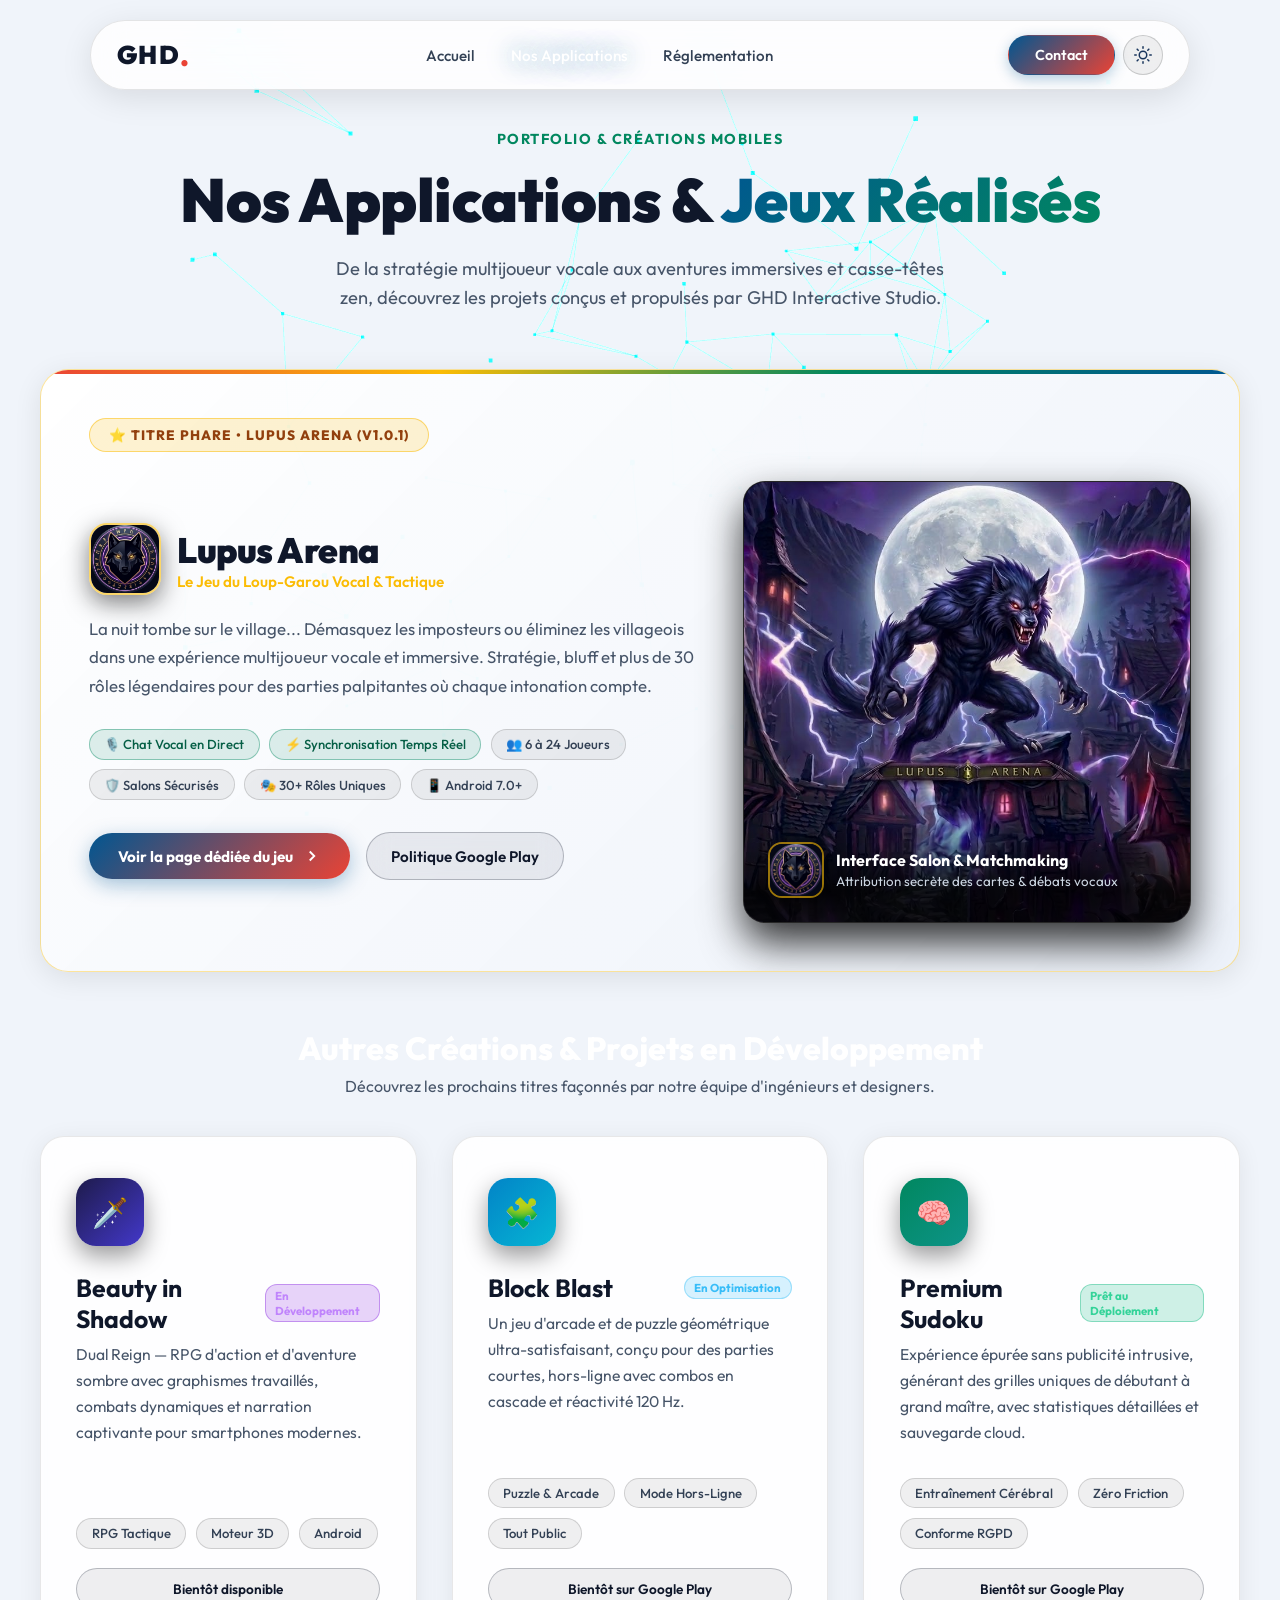
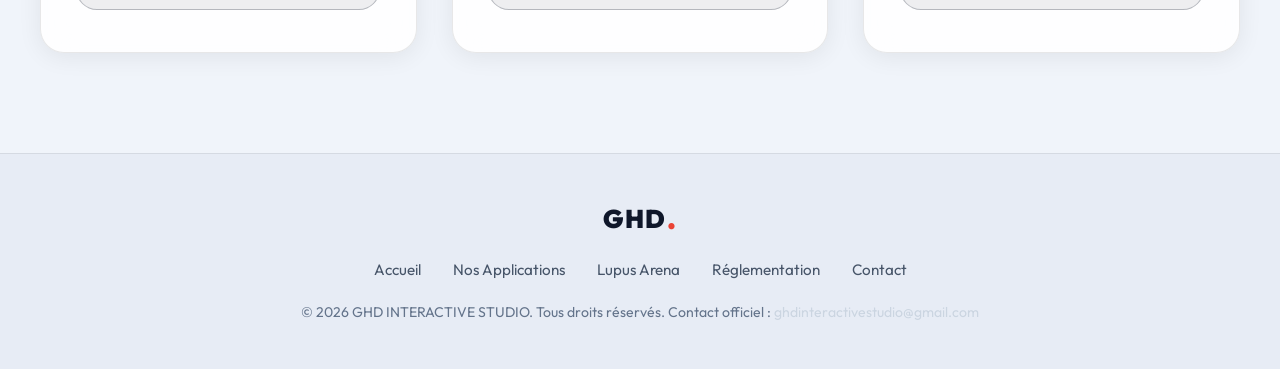
==== commit 2643646a: "fix(responsive): restore full desktop grid layout and centering for applications.html - Fix .apps-se" ====
--- a/applications.html
+++ b/applications.html
@@ -9,7 +9,7 @@
     <link rel="preconnect" href="https://fonts.gstatic.com" crossorigin>
     <link href="https://fonts.googleapis.com/css2?family=Outfit:wght@300;500;700;900&display=swap" rel="stylesheet">
     <link rel="icon" type="image/svg+xml" href="favicon.svg">
-    <link rel="stylesheet" href="style.css?v=20260928c">
+    <link rel="stylesheet" href="style.css?v=20260928d">
     <!-- Local Scripts with CDN Fallback -->
     <script src="three.min.js"></script>
     <script>
@@ -91,7 +91,7 @@
             <!-- FLAGSHIP PROJECT: LUPUS ARENA -->
             <div class="featured-project-card" style="margin-bottom: 3.5rem; text-align: left;">
                 <div class="featured-badge-top">
-                    ⭐ Titre Réalisé & Dédié • Lupus Arena (v2.4.4)
+                    ⭐ Titre Phare • Lupus Arena (v1.0.1)
                 </div>
 
                 <div class="featured-layout">
@@ -105,15 +105,15 @@
                         </div>
 
                         <p class="featured-game-desc">
-                            Une adaptation multijoueur d'élite du célèbre jeu des Loups-Garous. Doté d'un moteur audio temps réel spatialisé <strong>Agora RTC Engine</strong>, d'une synchronisation sub-seconde atomique <strong>Firebase Realtime Database</strong>, et de plus de 30 rôles tactiques aux cartes personnalisées.
+                            La nuit tombe sur le village... Démasquez les imposteurs ou éliminez les villageois dans une expérience multijoueur vocale et immersive. Stratégie, bluff et plus de 30 rôles légendaires pour des parties palpitantes où chaque intonation compte.
                         </p>
 
                         <div class="game-tags">
-                            <span class="game-tag tag-accent">🎙️ Voix en Direct Agora</span>
-                            <span class="game-tag tag-accent">⚡ Synchronisation Firebase</span>
+                            <span class="game-tag tag-accent">🎙️ Chat Vocal en Direct</span>
+                            <span class="game-tag tag-accent">⚡ Synchronisation Temps Réel</span>
                             <span class="game-tag">👥 6 à 24 Joueurs</span>
                             <span class="game-tag">🛡️ Salons Sécurisés</span>
-                            <span class="game-tag">🔐 Chiffrement TLS 1.3</span>
+                            <span class="game-tag">🎭 30+ Rôles Uniques</span>
                             <span class="game-tag">📱 Android 7.0+</span>
                         </div>
 
@@ -144,10 +144,11 @@
             </div>
 
             <!-- OTHER STUDIO PROJECTS & GAMES -->
-            <div style="text-align: left; margin-bottom: 2rem;">
-                <h2 style="font-size: 1.8rem; font-weight: 800; color: #ffffff;">Autres Créations & Projets en Développement</h2>
-                <p style="color: var(--text-secondary); font-size: 0.95rem;">Découvrez les prochains titres façonnés par notre équipe d'ingénieurs et designers.</p>
-            </div>
+            <div style="text-align: center; margin-bottom: 2.5rem;">
+                <h2 style="font-size: 2rem; font-weight: 800; color: #ffffff; margin-bottom: 0.5rem;" class="section-title">Autres Créations & Projets en Développement</h2>
+                <p style="color: var(--text-secondary); font-size: 1rem; max-width: 650px; margin: 0 auto;">Découvrez les prochains titres façonnés par notre équipe d'ingénieurs et designers.</p>
+            </div>
+
 
             <div class="apps-grid">
                 <!-- Project 1: Beauty in Shadow -->
@@ -216,7 +217,7 @@
         </div>
     </footer>
 
-    <script src="main.js?v=20260928c"></script>
+    <script src="main.js?v=20260928d"></script>
     <script>
         window.addEventListener('DOMContentLoaded', () => {
             gsap.fromTo(".apps-title", { y: 30, opacity: 0 }, { y: 0, opacity: 1, duration: 0.9, delay: 0.3 });
--- a/style.css
+++ b/style.css
@@ -681,13 +681,15 @@
     padding: 140px 1.5rem 100px;
     min-height: 100vh;
     display: flex;
-    justify-content: center;
-    align-items: center;
+    flex-direction: column;
+    align-items: center;
+    width: 100%;
 }
 
 .apps-container {
     max-width: 1200px;
     width: 100%;
+    margin: 0 auto;
     text-align: center;
 }
 
@@ -714,9 +716,12 @@
 
 .apps-grid {
     display: grid;
-    grid-template-columns: repeat(auto-fit, minmax(300px, 1fr));
+    grid-template-columns: repeat(3, 1fr);
     gap: 2.2rem;
-}
+    width: 100%;
+    margin: 0 auto;
+}
+
 
 .app-card {
     background: var(--card-bg);
@@ -976,9 +981,420 @@
     font-size: 0.88rem;
 }
 
+/* ==========================================================================
+   Featured Project Banner & Lupus Arena Styling Additions
+   ========================================================================== */
+
+.featured-project-section {
+    padding: 60px 1.5rem 100px;
+    max-width: 1200px;
+    width: 100%;
+    margin: 0 auto;
+}
+
+.featured-project-card {
+    background: linear-gradient(135deg, rgba(20, 24, 38, 0.95), rgba(10, 12, 18, 0.98));
+    border: 1px solid rgba(251, 188, 5, 0.35);
+    border-radius: 28px;
+    padding: 3rem;
+    position: relative;
+    overflow: hidden;
+    box-shadow: 0 25px 60px rgba(0, 0, 0, 0.7), 0 0 35px rgba(251, 188, 5, 0.15);
+    margin: 0 auto 3.5rem;
+    text-align: left;
+    max-width: 1200px;
+    width: 100%;
+    transition: transform 0.3s ease, box-shadow 0.3s ease;
+}
+
+.featured-project-card:hover {
+    transform: translateY(-4px);
+    box-shadow: 0 28px 70px rgba(0, 0, 0, 0.8), 0 0 40px rgba(251, 188, 5, 0.22);
+}
+
+.featured-project-card::before {
+    content: '';
+    position: absolute;
+    top: 0;
+    left: 0;
+    right: 0;
+    height: 4px;
+    background: linear-gradient(90deg, #ea4335, #fbbc05, #01875f, #005691);
+}
+
+.featured-badge-top {
+    display: inline-flex;
+    align-items: center;
+    gap: 8px;
+    padding: 0.45rem 1.2rem;
+    background: rgba(251, 188, 5, 0.18);
+    border: 1px solid rgba(251, 188, 5, 0.6);
+    color: var(--google-yellow);
+    border-radius: 30px;
+    font-size: 0.85rem;
+    font-weight: 800;
+    letter-spacing: 1px;
+    text-transform: uppercase;
+    margin-bottom: 1.8rem;
+}
+
+.featured-layout {
+    display: grid;
+    grid-template-columns: 1.15fr 0.85fr;
+    gap: 3rem;
+    align-items: center;
+}
+
+.featured-game-title {
+    font-size: clamp(2.2rem, 4vw, 3.2rem);
+    font-weight: 900;
+    margin-bottom: 0.8rem;
+    letter-spacing: -0.5px;
+    color: #ffffff;
+}
+
+.featured-game-desc {
+    color: var(--text-secondary);
+    font-size: 1.05rem;
+    line-height: 1.7;
+    margin-bottom: 1.8rem;
+}
+
+.game-tags {
+    display: flex;
+    flex-wrap: wrap;
+    gap: 0.6rem;
+    margin-bottom: 2rem;
+}
+
+.game-tag {
+    background: rgba(255, 255, 255, 0.06);
+    border: 1px solid rgba(255, 255, 255, 0.12);
+    padding: 0.4rem 0.9rem;
+    border-radius: 20px;
+    font-size: 0.82rem;
+    color: #e2e8f0;
+    font-weight: 500;
+    display: inline-flex;
+    align-items: center;
+    gap: 6px;
+}
+
+.game-tag.tag-accent {
+    border-color: rgba(1, 135, 95, 0.5);
+    background: rgba(1, 135, 95, 0.15);
+    color: #34d399;
+}
+
+.game-stats-grid {
+    display: grid;
+    grid-template-columns: repeat(3, 1fr);
+    gap: 1rem;
+    margin-bottom: 2.2rem;
+}
+
+.game-stat-card {
+    background: rgba(255, 255, 255, 0.03);
+    border: 1px solid rgba(255, 255, 255, 0.08);
+    border-radius: 16px;
+    padding: 1rem;
+    text-align: center;
+}
+
+.game-stat-num {
+    font-size: 1.6rem;
+    font-weight: 900;
+    color: var(--google-yellow);
+    display: block;
+}
+
+.game-stat-label {
+    font-size: 0.78rem;
+    color: var(--text-secondary);
+    text-transform: uppercase;
+    letter-spacing: 0.8px;
+}
+
+.featured-visual-box {
+    position: relative;
+    border-radius: 22px;
+    overflow: hidden;
+    border: 1px solid rgba(255, 255, 255, 0.15);
+    box-shadow: 0 20px 40px rgba(0, 0, 0, 0.8);
+    background: #000000;
+    width: 100%;
+}
+
+.featured-visual-box img {
+    width: 100%;
+    height: auto;
+    max-height: 440px;
+    display: block;
+    object-fit: cover;
+    transition: transform 0.6s cubic-bezier(0.2, 0.8, 0.2, 1);
+}
+
+.featured-visual-box:hover img {
+    transform: scale(1.03);
+}
+
+.featured-visual-overlay {
+    position: absolute;
+    bottom: 0;
+    left: 0;
+    right: 0;
+    background: linear-gradient(180deg, transparent, rgba(0, 0, 0, 0.85) 70%);
+    padding: 1.5rem;
+    display: flex;
+    align-items: center;
+    gap: 12px;
+}
+
+.featured-icon-badge {
+    width: 56px;
+    height: 56px;
+    border-radius: 14px;
+    overflow: hidden;
+    box-shadow: 0 4px 15px rgba(0, 0, 0, 0.6);
+    border: 2px solid rgba(251, 188, 5, 0.6);
+    flex-shrink: 0;
+}
+
+.featured-icon-badge img {
+    width: 100%;
+    height: 100%;
+    object-fit: cover;
+}
+
+/* Dedicated Game Page (lupus-arena.html) */
+.game-header {
+    text-align: center;
+    max-width: 900px;
+    margin: 0 auto 3rem;
+}
+
+.game-hero-icon {
+    width: 110px;
+    height: 110px;
+    border-radius: 26px;
+    margin: 0 auto 1.5rem;
+    border: 3px solid rgba(251, 188, 5, 0.7);
+    box-shadow: 0 15px 35px rgba(251, 188, 5, 0.35);
+    overflow: hidden;
+    display: block;
+}
+
+.game-hero-icon img {
+    width: 100%;
+    height: 100%;
+    object-fit: cover;
+}
+
+.game-quick-nav {
+    display: flex;
+    justify-content: center;
+    flex-wrap: wrap;
+    gap: 0.8rem;
+    margin-bottom: 3rem;
+    position: sticky;
+    top: 90px;
+    z-index: 50;
+    background: rgba(10, 13, 20, 0.85);
+    backdrop-filter: blur(14px);
+    padding: 0.8rem 1rem;
+    border-radius: 40px;
+    border: 1px solid rgba(255, 255, 255, 0.1);
+    max-width: 950px;
+    margin-left: auto;
+    margin-right: auto;
+}
+
+.game-quick-nav a {
+    color: var(--text-secondary);
+    text-decoration: none;
+    font-size: 0.88rem;
+    font-weight: 600;
+    padding: 0.5rem 1rem;
+    border-radius: 20px;
+    transition: all 0.25s ease;
+}
+
+.game-quick-nav a:hover,
+.game-quick-nav a.active {
+    color: #ffffff;
+    background: rgba(255, 255, 255, 0.1);
+    text-shadow: 0 0 10px rgba(255, 255, 255, 0.6);
+}
+
+/* Cards Showcase Grid */
+.cards-showcase-grid {
+    display: grid;
+    grid-template-columns: repeat(auto-fill, minmax(180px, 1fr));
+    gap: 1.5rem;
+    margin: 2rem 0;
+}
+
+.role-card-item {
+    background: rgba(255, 255, 255, 0.03);
+    border: 1px solid rgba(255, 255, 255, 0.1);
+    border-radius: 18px;
+    overflow: hidden;
+    transition: transform 0.3s ease, border-color 0.3s ease, box-shadow 0.3s ease;
+    text-align: center;
+}
+
+.role-card-item:hover {
+    transform: translateY(-6px);
+    border-color: rgba(251, 188, 5, 0.6);
+    box-shadow: 0 15px 30px rgba(0, 0, 0, 0.6);
+}
+
+.role-card-thumb {
+    width: 100%;
+    aspect-ratio: 3/4;
+    overflow: hidden;
+    position: relative;
+    background: #000;
+}
+
+.role-card-thumb img {
+    width: 100%;
+    height: 100%;
+    object-fit: cover;
+    transition: transform 0.5s ease;
+}
+
+.role-card-item:hover .role-card-thumb img {
+    transform: scale(1.08);
+}
+
+.role-card-name {
+    padding: 0.8rem 0.6rem;
+    font-size: 0.95rem;
+    font-weight: 700;
+    color: #ffffff;
+}
+
+.role-card-faction {
+    font-size: 0.75rem;
+    display: block;
+    margin-top: 2px;
+}
+
+.faction-village {
+    color: #38bdf8;
+}
+
+.faction-wolf {
+    color: #ef4444;
+}
+
+.faction-solo {
+    color: #eab308;
+}
+
+/* Google Play Data Safety Table */
+.data-safety-card {
+    background: rgba(14, 18, 28, 0.85);
+    border: 1px solid rgba(255, 255, 255, 0.12);
+    border-radius: 20px;
+    overflow: hidden;
+    margin-top: 1.5rem;
+}
+
+.data-table-responsive {
+    overflow-x: auto;
+    width: 100%;
+}
+
+.data-safety-table {
+    width: 100%;
+    border-collapse: collapse;
+    text-align: left;
+    font-size: 0.92rem;
+}
+
+.data-safety-table th {
+    background: rgba(255, 255, 255, 0.05);
+    color: #ffffff;
+    padding: 1rem 1.2rem;
+    font-weight: 700;
+    border-bottom: 1px solid rgba(255, 255, 255, 0.1);
+    white-space: nowrap;
+}
+
+.data-safety-table td {
+    padding: 1.1rem 1.2rem;
+    border-bottom: 1px solid rgba(255, 255, 255, 0.06);
+    color: #cbd5e1;
+    vertical-align: top;
+}
+
+.data-safety-table tr:hover td {
+    background: rgba(255, 255, 255, 0.02);
+}
+
+.compliance-badge-ok {
+    display: inline-flex;
+    align-items: center;
+    gap: 5px;
+    padding: 0.25rem 0.6rem;
+    background: rgba(1, 135, 95, 0.2);
+    border: 1px solid rgba(1, 135, 95, 0.4);
+    color: #34d399;
+    border-radius: 12px;
+    font-size: 0.78rem;
+    font-weight: 700;
+}
+
+.compliance-badge-info {
+    display: inline-flex;
+    align-items: center;
+    gap: 5px;
+    padding: 0.25rem 0.6rem;
+    background: rgba(0, 86, 145, 0.2);
+    border: 1px solid rgba(0, 86, 145, 0.4);
+    color: #38bdf8;
+    border-radius: 12px;
+    font-size: 0.78rem;
+    font-weight: 700;
+}
+
+.compliance-callout {
+    background: rgba(0, 86, 145, 0.12);
+    border-left: 4px solid var(--google-blue);
+    border-radius: 0 16px 16px 0;
+    padding: 1.2rem 1.5rem;
+    margin: 1.5rem 0;
+}
+
+.compliance-callout.warning {
+    background: rgba(251, 188, 5, 0.1);
+    border-left-color: var(--google-yellow);
+}
+
+.compliance-callout.danger {
+    background: rgba(234, 67, 53, 0.1);
+    border-left-color: var(--google-red);
+}
+
+.compliance-callout h4 {
+    color: #ffffff;
+    font-size: 1.05rem;
+    margin-bottom: 0.4rem;
+}
+
+.compliance-callout p {
+    color: #cbd5e1;
+    font-size: 0.95rem;
+    margin-bottom: 0;
+    line-height: 1.6;
+}
+
 /* =====================================================================
    HAMBURGER TOGGLE BUTTON
    ===================================================================== */
+
 .mobile-toggle {
     display: none;
     background: transparent;
@@ -1086,8 +1502,9 @@
     .feature-card { padding: 2rem 1.5rem; }
 
     /* Applications */
-    .apps-section { padding: 120px 1.2rem 60px; align-items: flex-start; }
+    .apps-section { padding: 120px 1.2rem 60px; align-items: center; }
     .apps-grid { grid-template-columns: 1fr; gap: 1.4rem; }
+
     .app-card { padding: 2rem 1.5rem; }
 
     /* Featured Project */
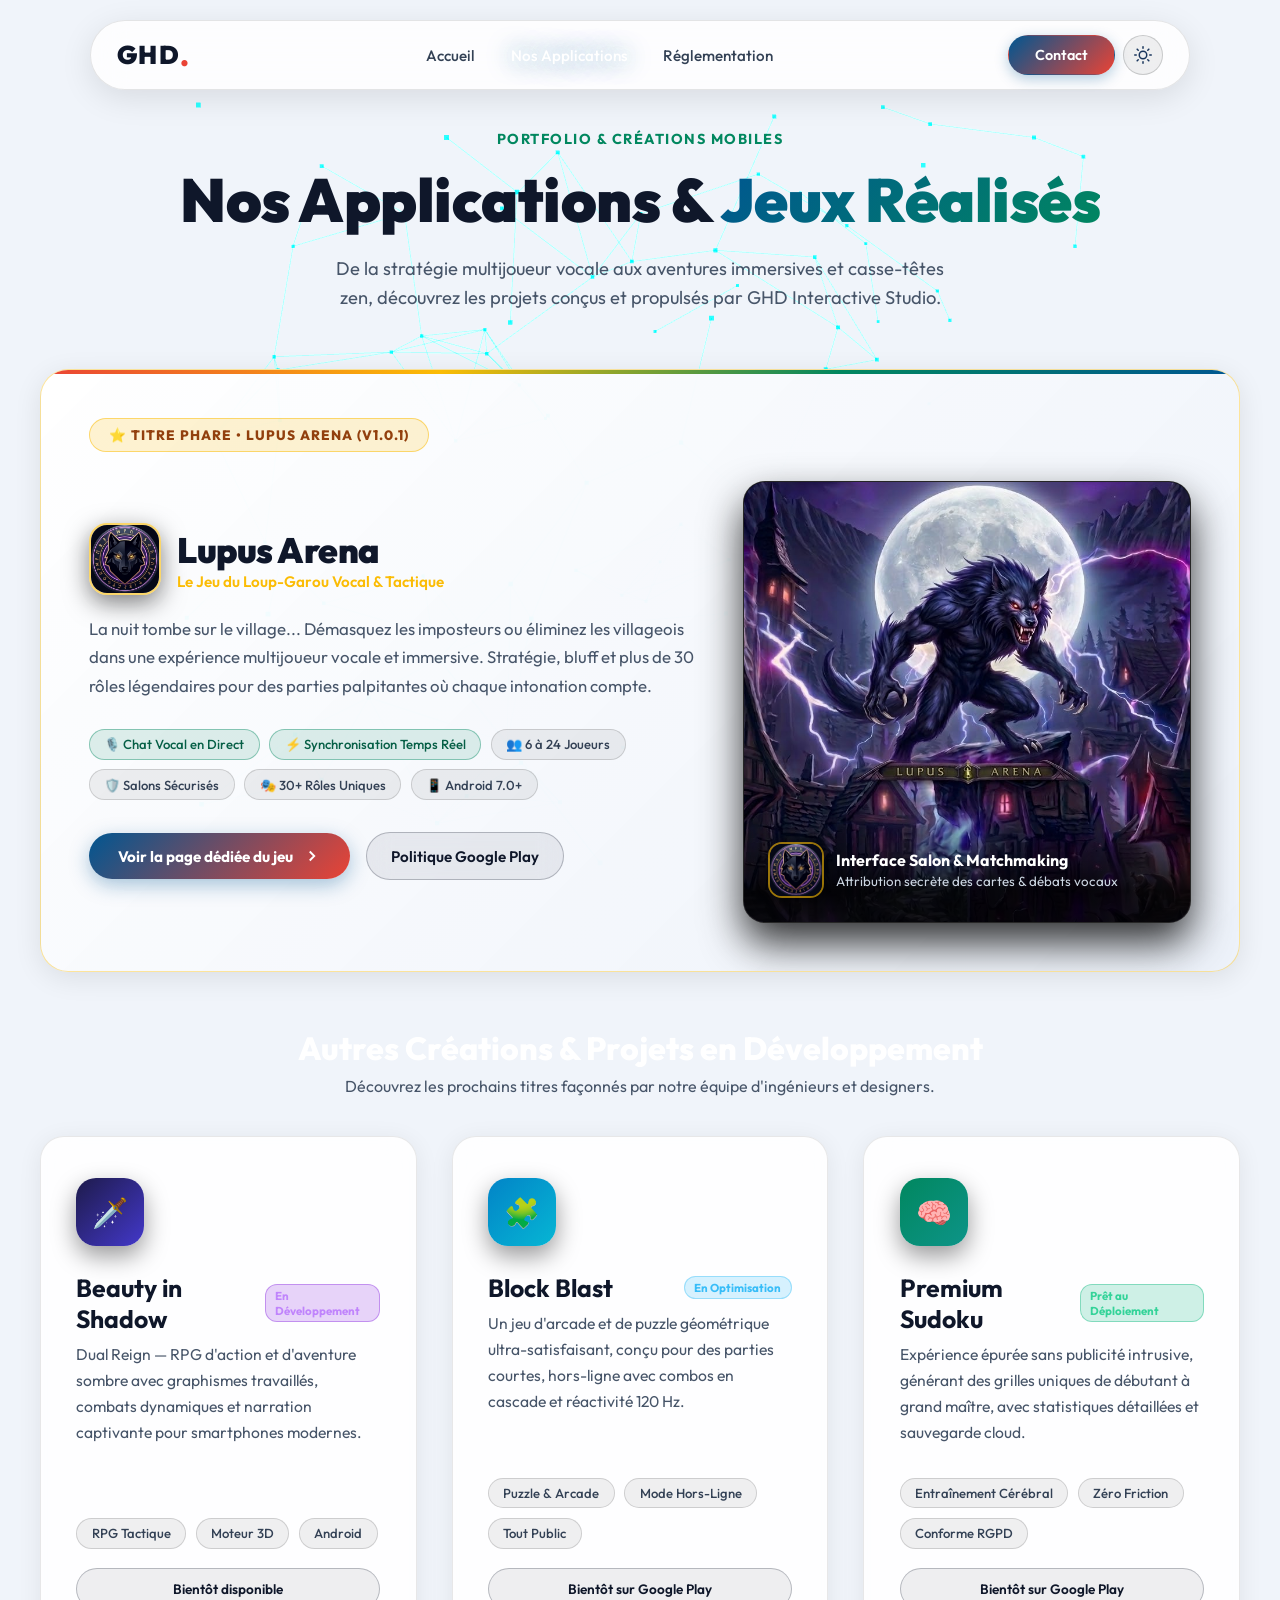
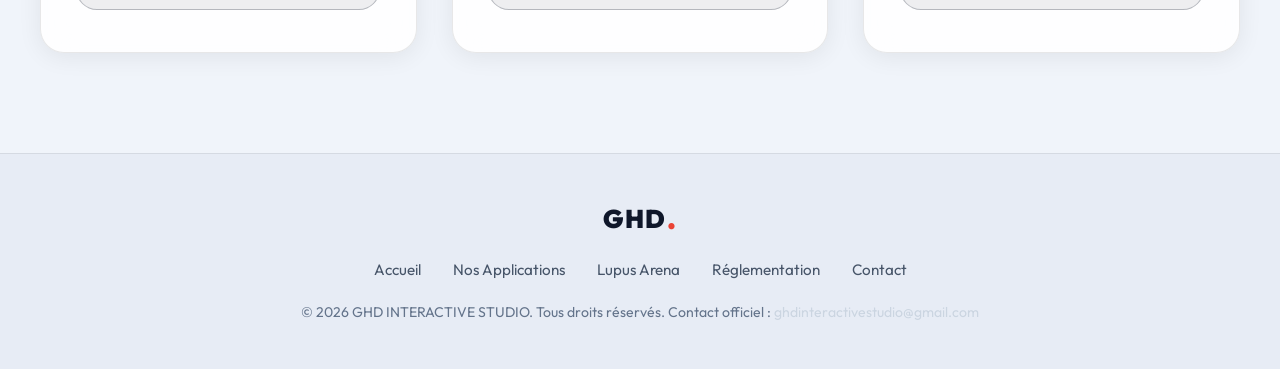
==== commit aa9c2ace: "fix: update privacy link to https://ghdinteractivestudio.github.io/ and clean duplicate in lupus-are" ====
--- a/applications.html
+++ b/applications.html
@@ -122,7 +122,7 @@
                                 <span>Voir la page dédiée du jeu</span>
                                 <svg width="18" height="18" viewBox="0 0 24 24" fill="none" stroke="currentColor" stroke-width="2.5"><polyline points="9 18 15 12 9 6"></polyline></svg>
                             </a>
-                            <a href="lupus-arena-privacy.html" class="btn-secondary" style="padding: 0.85rem 1.5rem; font-size: 0.95rem;">
+                            <a href="https://ghdinteractivestudio.github.io/" class="btn-secondary" style="padding: 0.85rem 1.5rem; font-size: 0.95rem;">
                                 <span>Politique Google Play</span>
                             </a>
                         </div>
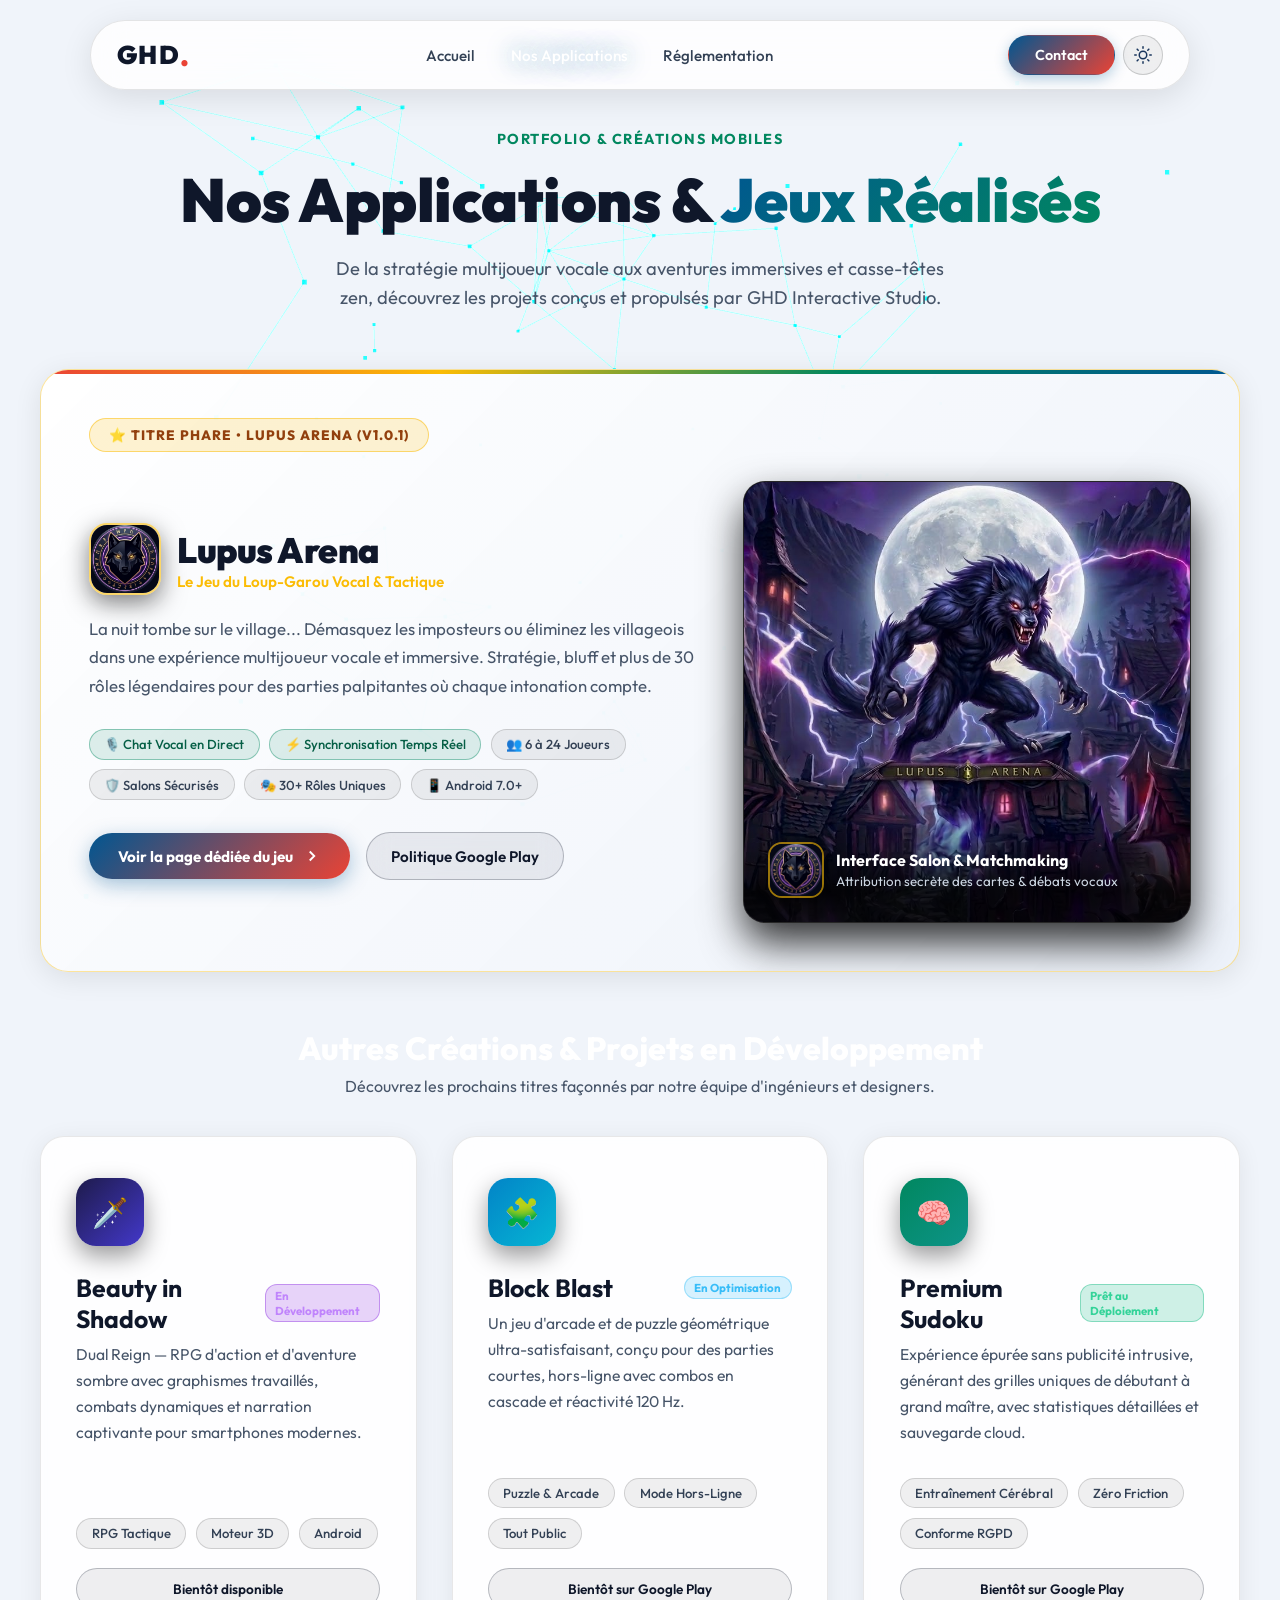
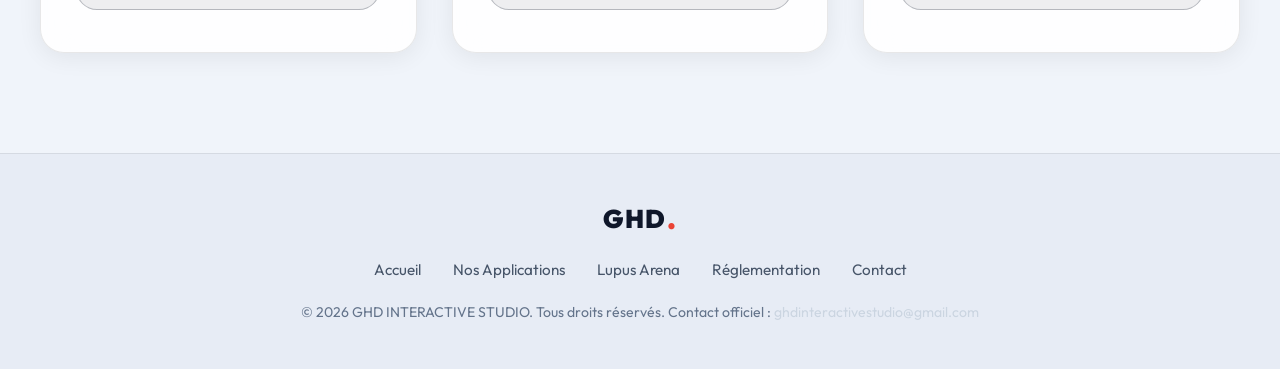
==== commit c026a56e: "fix: keep privacy links pointing to lupus-arena-privacy.html and update website text to https://ghdi" ====
--- a/applications.html
+++ b/applications.html
@@ -122,10 +122,11 @@
                                 <span>Voir la page dédiée du jeu</span>
                                 <svg width="18" height="18" viewBox="0 0 24 24" fill="none" stroke="currentColor" stroke-width="2.5"><polyline points="9 18 15 12 9 6"></polyline></svg>
                             </a>
-                            <a href="https://ghdinteractivestudio.github.io/" class="btn-secondary" style="padding: 0.85rem 1.5rem; font-size: 0.95rem;">
+                            <a href="lupus-arena-privacy.html" class="btn-secondary" style="padding: 0.85rem 1.5rem; font-size: 0.95rem;">
                                 <span>Politique Google Play</span>
                             </a>
                         </div>
+
                     </div>
 
                     <div class="featured-visual-box">
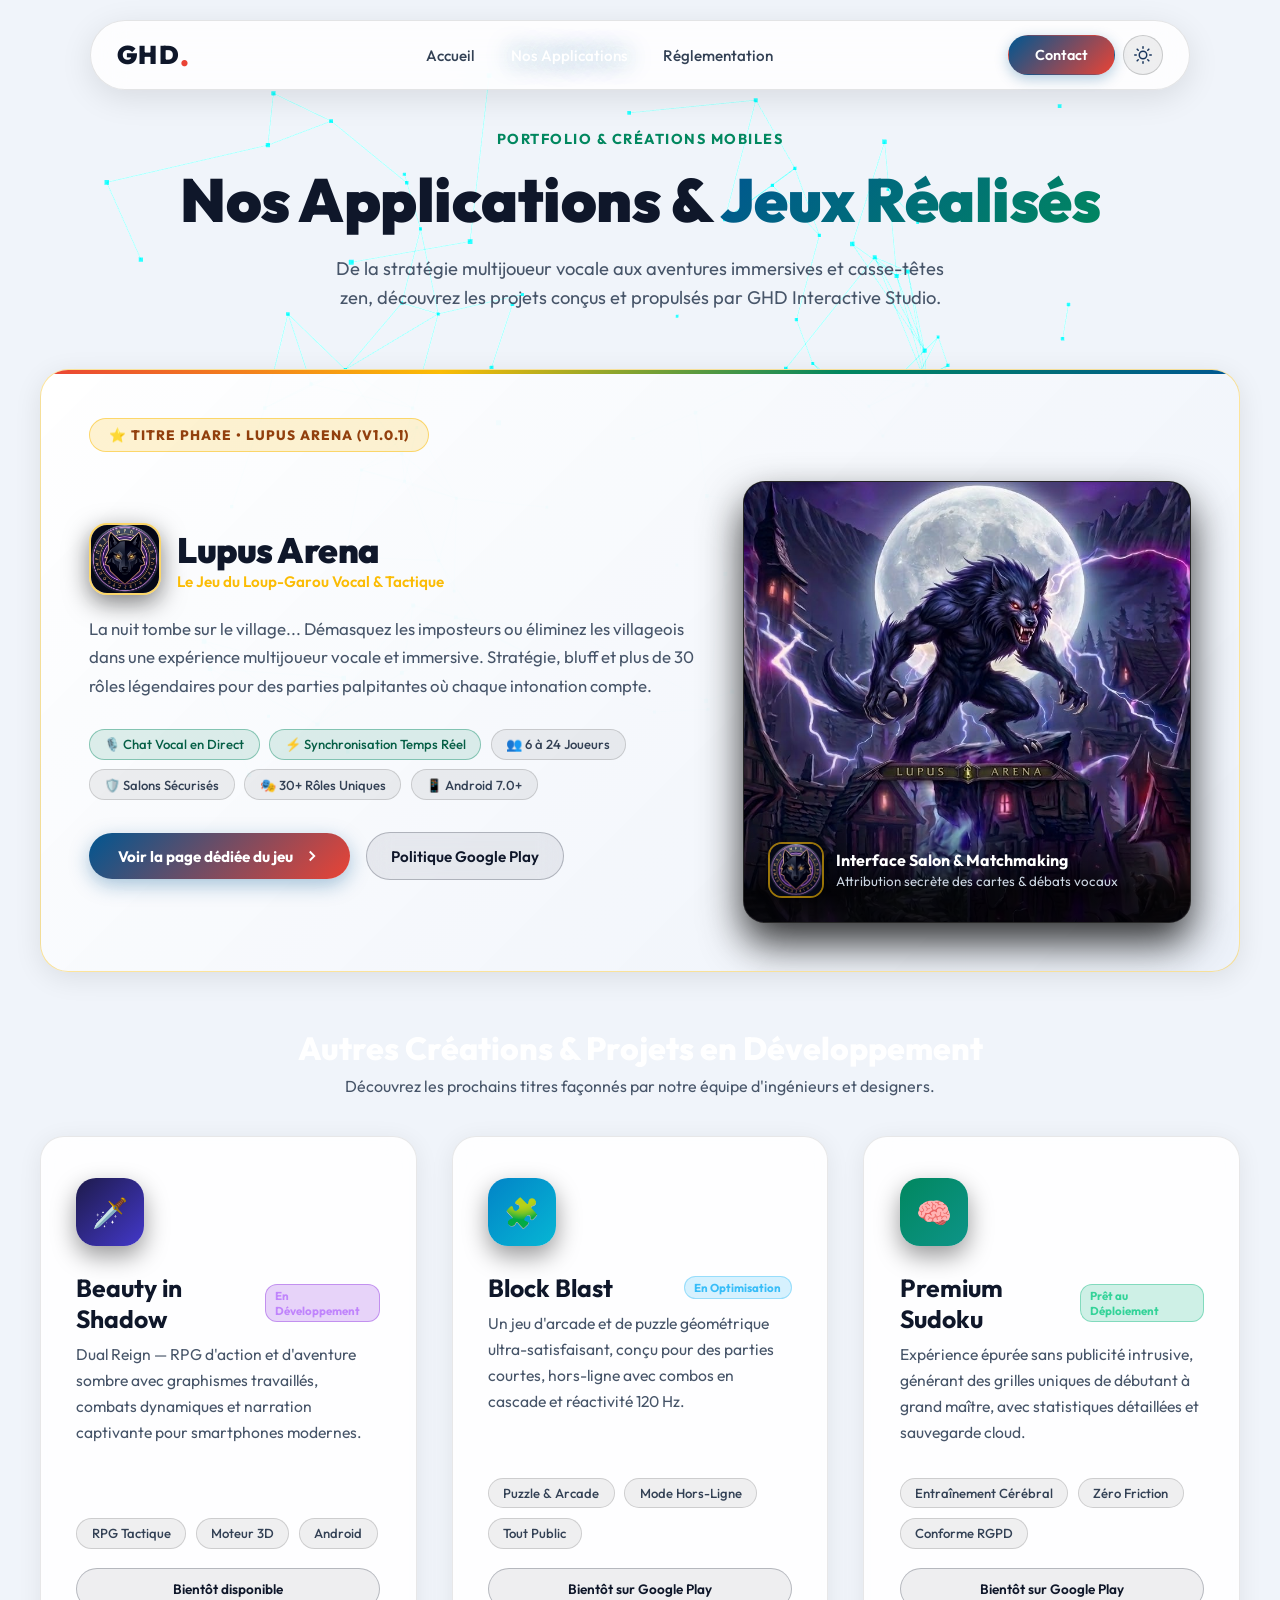
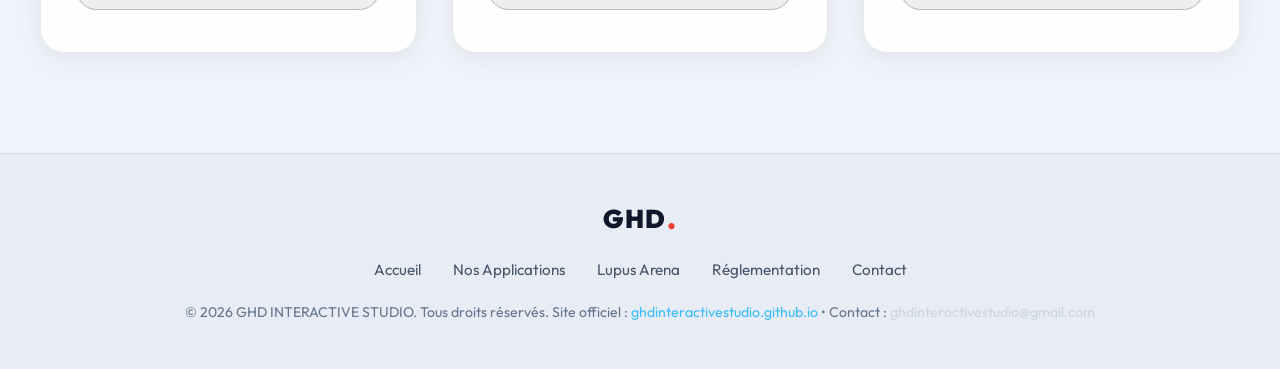
==== commit b8a98d73: "fix: update official website text to ghdinteractivestudio.github.io, enrich privacy policies and fix" ====
--- a/applications.html
+++ b/applications.html
@@ -9,7 +9,7 @@
     <link rel="preconnect" href="https://fonts.gstatic.com" crossorigin>
     <link href="https://fonts.googleapis.com/css2?family=Outfit:wght@300;500;700;900&display=swap" rel="stylesheet">
     <link rel="icon" type="image/svg+xml" href="favicon.svg">
-    <link rel="stylesheet" href="style.css?v=20260928d">
+    <link rel="stylesheet" href="style.css?v=20260928e">
     <!-- Local Scripts with CDN Fallback -->
     <script src="three.min.js"></script>
     <script>
@@ -214,11 +214,11 @@
                 <li><a href="reglementation.html">Réglementation</a></li>
                 <li><a href="index.html#contact">Contact</a></li>
             </ul>
-            <p class="footer-copy">© 2026 GHD INTERACTIVE STUDIO. Tous droits réservés. Contact officiel : <a href="mailto:ghdinteractivestudio@gmail.com" style="color: #cbd5e1; text-decoration: none;">ghdinteractivestudio@gmail.com</a></p>
+            <p class="footer-copy">© 2026 GHD INTERACTIVE STUDIO. Tous droits réservés. Site officiel : <a href="https://ghdinteractivestudio.github.io/" style="color: #38bdf8; text-decoration: none;">ghdinteractivestudio.github.io</a> • Contact : <a href="mailto:ghdinteractivestudio@gmail.com" style="color: #cbd5e1; text-decoration: none;">ghdinteractivestudio@gmail.com</a></p>
         </div>
     </footer>
 
-    <script src="main.js?v=20260928d"></script>
+    <script src="main.js?v=20260928e"></script>
     <script>
         window.addEventListener('DOMContentLoaded', () => {
             gsap.fromTo(".apps-title", { y: 30, opacity: 0 }, { y: 0, opacity: 1, duration: 0.9, delay: 0.3 });
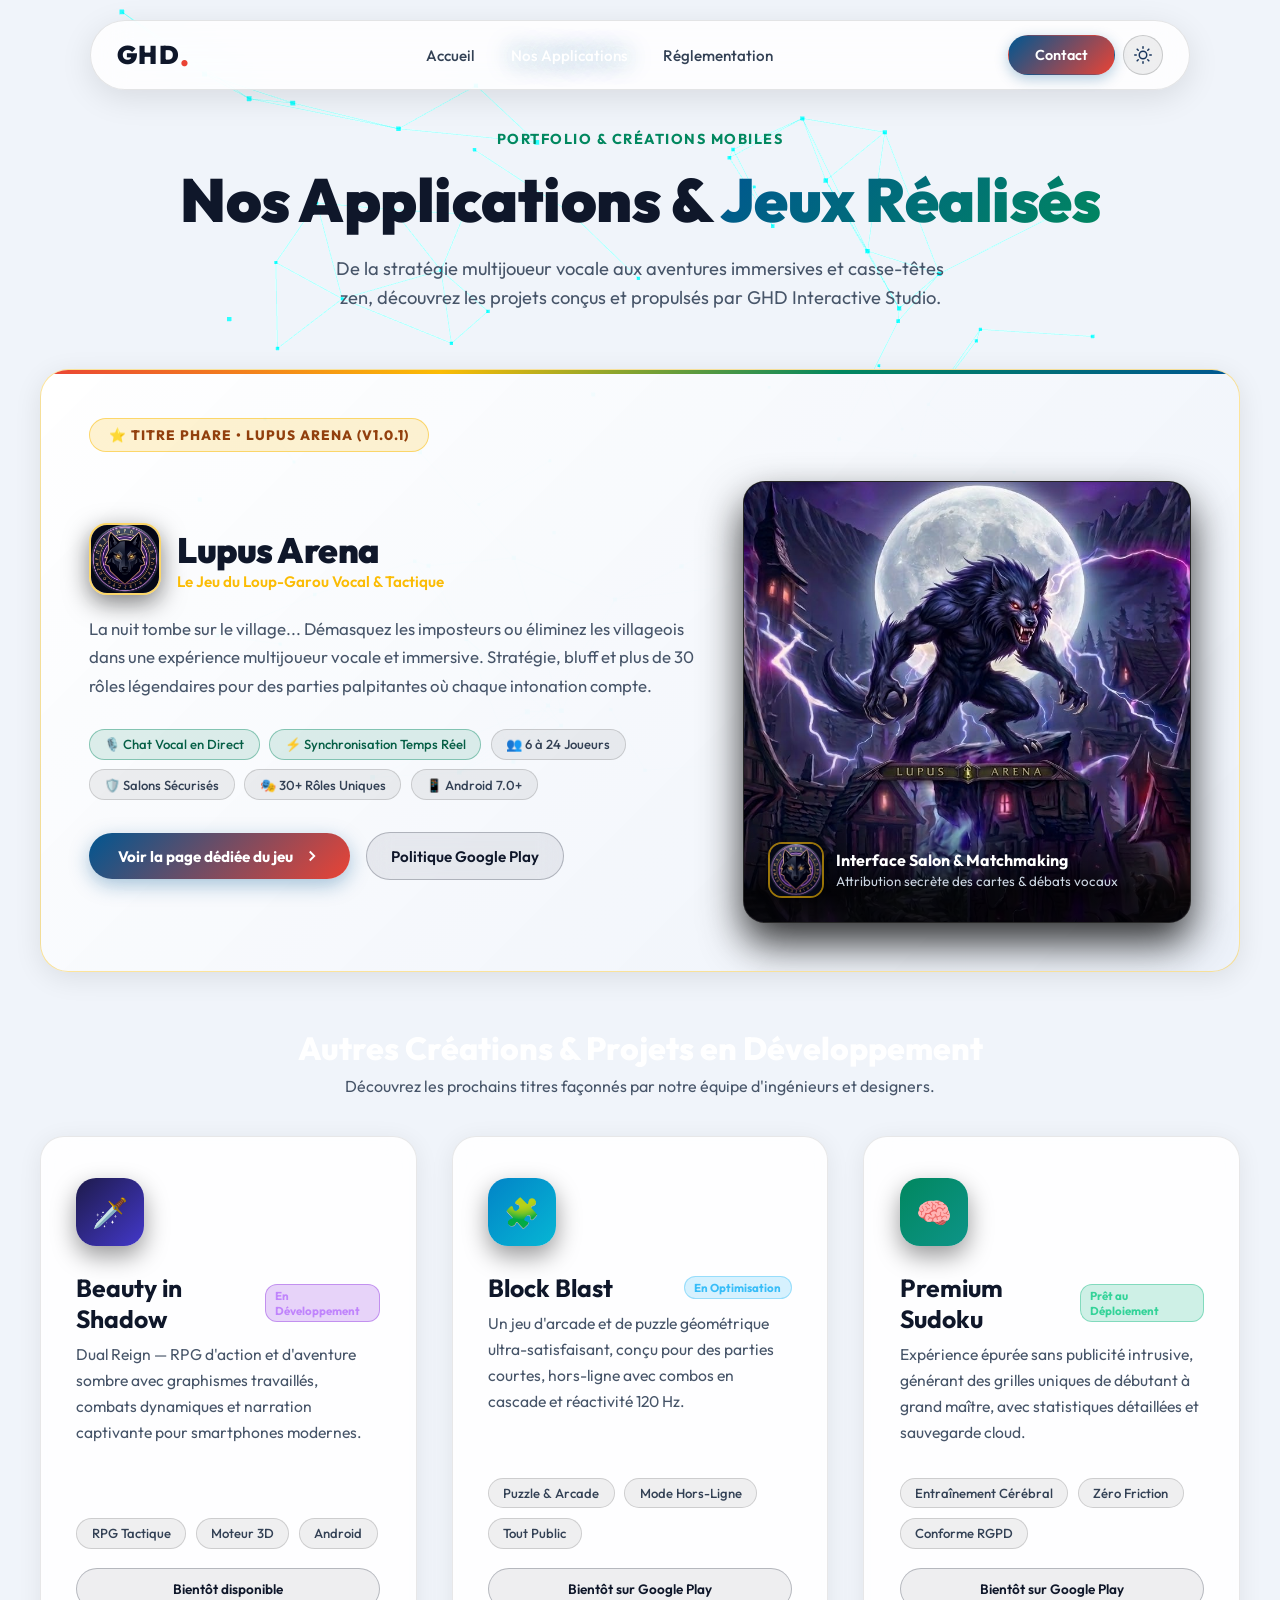
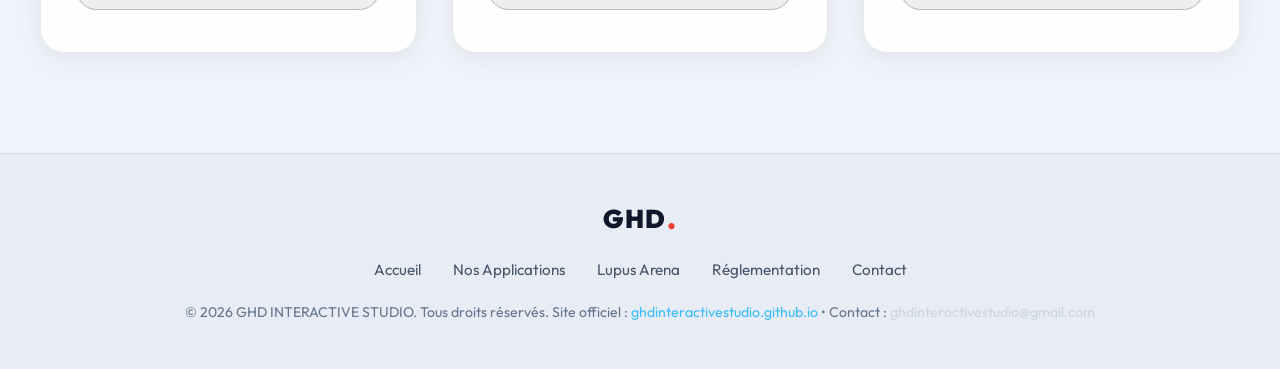
==== commit b2851f73: "fix(responsive): make permissions table responsive on mobile devices with card layout and data label" ====
--- a/applications.html
+++ b/applications.html
@@ -9,7 +9,7 @@
     <link rel="preconnect" href="https://fonts.gstatic.com" crossorigin>
     <link href="https://fonts.googleapis.com/css2?family=Outfit:wght@300;500;700;900&display=swap" rel="stylesheet">
     <link rel="icon" type="image/svg+xml" href="favicon.svg">
-    <link rel="stylesheet" href="style.css?v=20260928e">
+    <link rel="stylesheet" href="style.css?v=20260928f">
     <!-- Local Scripts with CDN Fallback -->
     <script src="three.min.js"></script>
     <script>
@@ -218,7 +218,7 @@
         </div>
     </footer>
 
-    <script src="main.js?v=20260928e"></script>
+    <script src="main.js?v=20260928f"></script>
     <script>
         window.addEventListener('DOMContentLoaded', () => {
             gsap.fromTo(".apps-title", { y: 30, opacity: 0 }, { y: 0, opacity: 1, duration: 0.9, delay: 0.3 });
--- a/style.css
+++ b/style.css
@@ -1597,55 +1597,85 @@
 img { max-width: 100%; height: auto; }
 
 /* =====================================================================
-   TABLEAU RESPONSIVE — Mode carte sur mobile (<=560px)
-   Chaque ligne devient une carte avec étiquettes auto-générées
+   TABLEAU RESPONSIVE — Mode carte sur mobile (<=680px)
+   Chaque ligne devient une carte fluide avec étiquettes auto-générées
    ===================================================================== */
-@media (max-width: 560px) {
-
-    /* Autoriser le scroll dans le conteneur */
+@media (max-width: 680px) {
+
+    /* Autoriser le conteneur responsive */
     html, body { overflow-x: clip; }
-    .data-table-responsive { overflow-x: visible; }
-
-    /* Masquer l'en-tête du tableau */
+    .data-table-responsive { 
+        overflow-x: visible; 
+        width: 100%;
+    }
+
+    /* Masquer l'en-tête standard */
     .data-safety-table thead { display: none; }
 
-    /* Chaque ligne = une carte */
+    /* Chaque ligne = une carte élégante */
+    .data-safety-table,
+    .data-safety-table tbody {
+        display: block;
+        width: 100%;
+    }
+
     .data-safety-table tbody tr {
         display: block;
-        background: rgba(255, 255, 255, 0.03);
+        width: 100%;
+        background: rgba(255, 255, 255, 0.035);
         border: 1px solid rgba(255, 255, 255, 0.1);
-        border-radius: 14px;
-        margin-bottom: 1rem;
-        padding: 0.5rem 0;
-        overflow: hidden;
+        border-radius: 16px;
+        margin-bottom: 1.2rem;
+        padding: 0.8rem 1.1rem;
+        box-shadow: 0 4px 20px rgba(0, 0, 0, 0.2);
     }
 
-    /* Chaque cellule = une ligne label + valeur */
+    /* Chaque cellule = étiquette en haut, contenu dessous */
     .data-safety-table tbody td {
         display: flex;
+        flex-direction: column;
         align-items: flex-start;
-        gap: 0.8rem;
-        padding: 0.7rem 1rem;
-        border-bottom: 1px solid rgba(255, 255, 255, 0.05);
-        font-size: 0.88rem;
-        line-height: 1.5;
+        gap: 0.25rem;
+        padding: 0.65rem 0;
+        border-bottom: 1px solid rgba(255, 255, 255, 0.06);
+        font-size: 0.92rem;
+        line-height: 1.55;
+        color: #e2e8f0;
+        word-break: break-word;
     }
+
     .data-safety-table tbody td:last-child {
         border-bottom: none;
+        padding-bottom: 0.2rem;
     }
 
     /* Étiquette auto via data-label */
     .data-safety-table tbody td::before {
         content: attr(data-label);
-        font-weight: 700;
+        font-weight: 800;
         color: var(--google-yellow);
-        font-size: 0.75rem;
+        font-size: 0.72rem;
         text-transform: uppercase;
-        letter-spacing: 0.6px;
-        min-width: 80px;
-        flex-shrink: 0;
-        padding-top: 2px;
+        letter-spacing: 0.8px;
+        display: block;
+        margin-bottom: 0.15rem;
     }
-}
-
-
+
+    /* Adaptation mode clair sur mobile */
+    html.light-mode .data-safety-table tbody tr {
+        background: #ffffff;
+        border-color: rgba(0, 0, 0, 0.08);
+        box-shadow: 0 4px 16px rgba(0, 0, 0, 0.05);
+    }
+
+    html.light-mode .data-safety-table tbody td {
+        color: #334155;
+        border-bottom-color: rgba(0, 0, 0, 0.06);
+    }
+
+    html.light-mode .data-safety-table tbody td::before {
+        color: #b45309;
+    }
+}
+
+
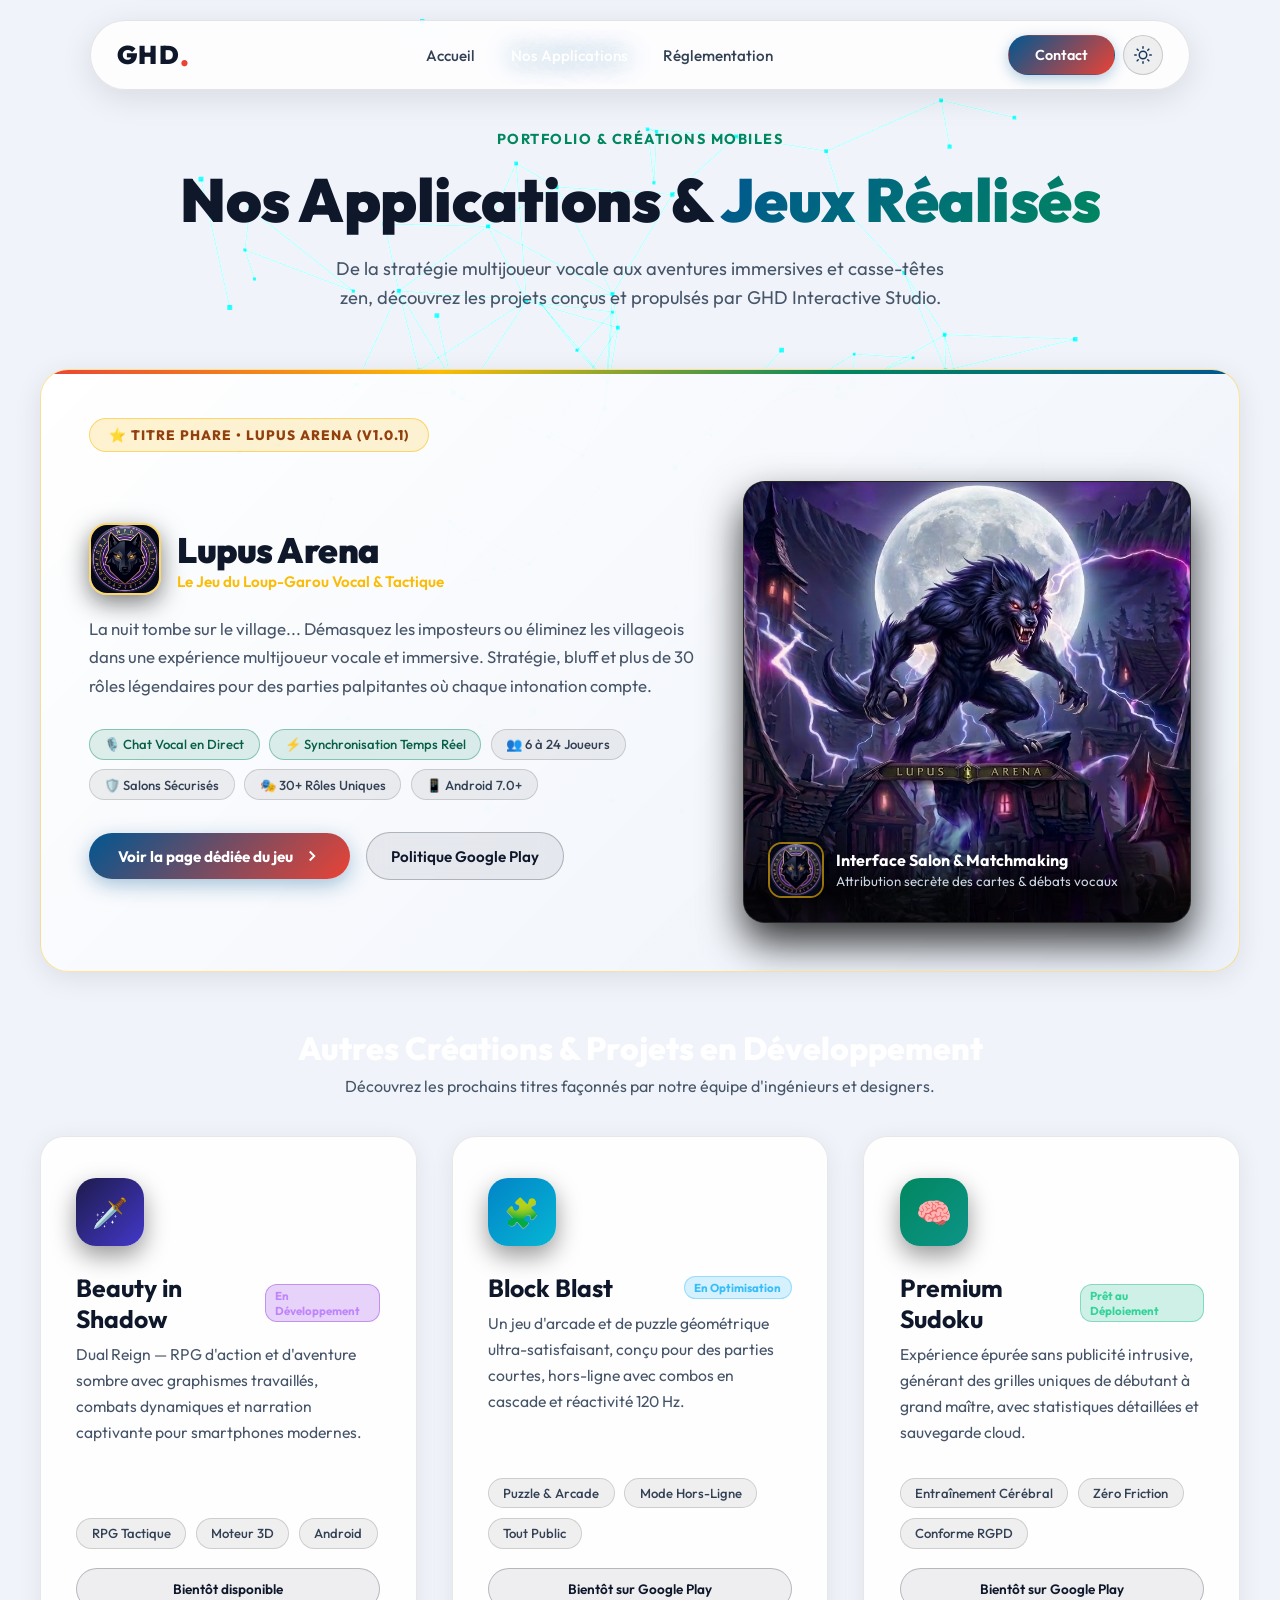
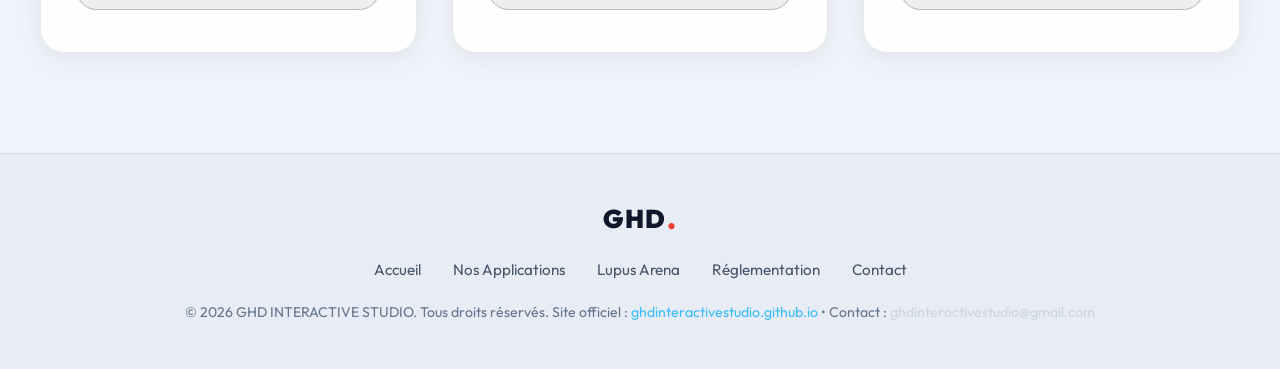
==== commit ba6a976c: "fix(privacy): remove Section 07 account and data deletion from lupus-arena-privacy.html" ====
--- a/applications.html
+++ b/applications.html
@@ -9,7 +9,7 @@
     <link rel="preconnect" href="https://fonts.gstatic.com" crossorigin>
     <link href="https://fonts.googleapis.com/css2?family=Outfit:wght@300;500;700;900&display=swap" rel="stylesheet">
     <link rel="icon" type="image/svg+xml" href="favicon.svg">
-    <link rel="stylesheet" href="style.css?v=20260928f">
+    <link rel="stylesheet" href="style.css?v=20260928g">
     <!-- Local Scripts with CDN Fallback -->
     <script src="three.min.js"></script>
     <script>
@@ -218,7 +218,7 @@
         </div>
     </footer>
 
-    <script src="main.js?v=20260928f"></script>
+    <script src="main.js?v=20260928g"></script>
     <script>
         window.addEventListener('DOMContentLoaded', () => {
             gsap.fromTo(".apps-title", { y: 30, opacity: 0 }, { y: 0, opacity: 1, duration: 0.9, delay: 0.3 });
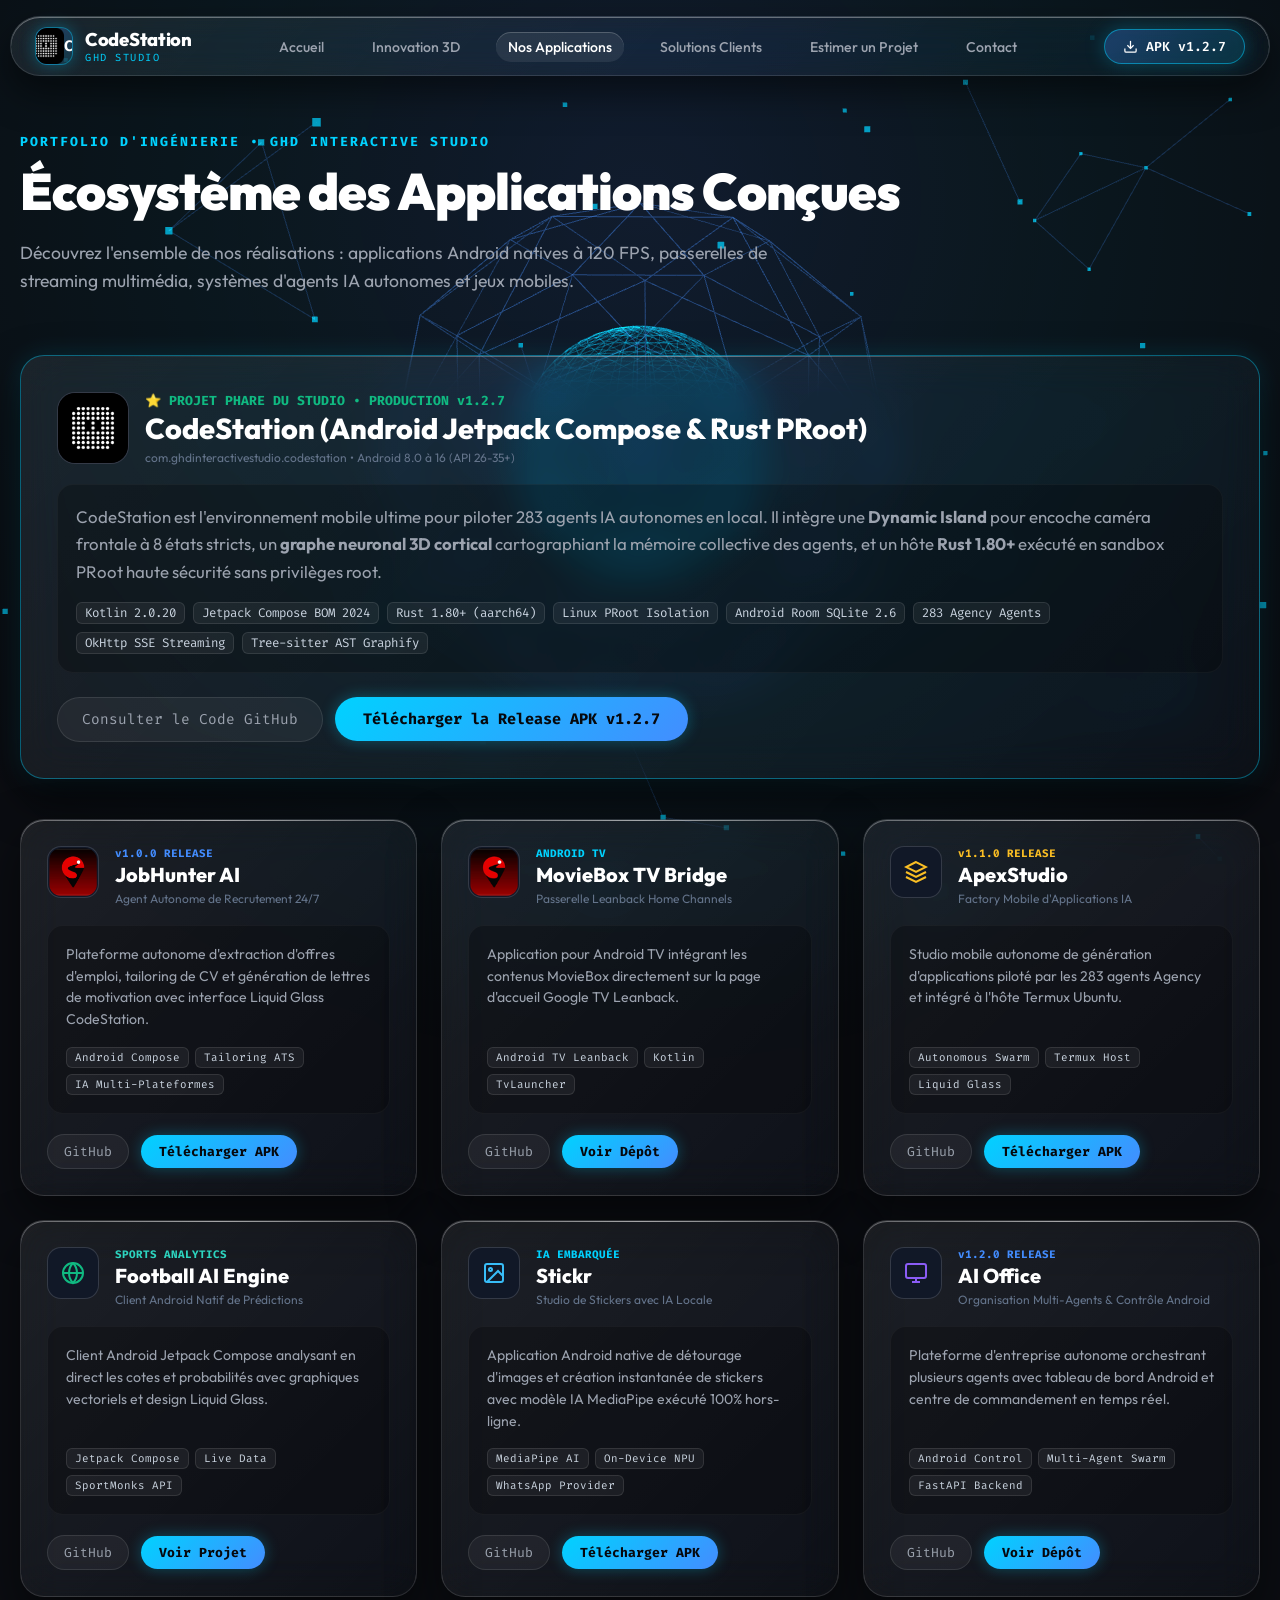
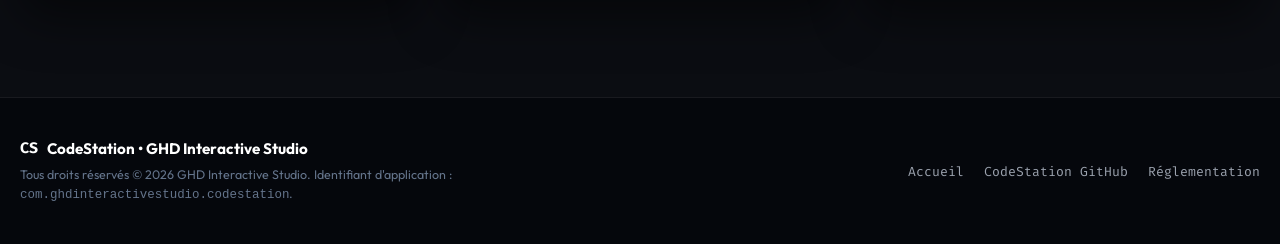
==== commit b6583507: "feat(showcase): CodeStation flagship website with 3D Scrollytelling & Obsidian Liquid Glass" ====
--- a/applications.html
+++ b/applications.html
@@ -1,230 +1,281 @@
 <!DOCTYPE html>
-<html lang="fr">
+<html lang="fr" class="dark-mode">
 <head>
     <meta charset="UTF-8">
     <meta name="viewport" content="width=device-width, initial-scale=1.0">
-    <title>Nos Applications & Jeux Android | GHD Interactive Studio</title>
-    <meta name="description" content="Découvrez le portfolio des jeux et applications Android de GHD Interactive Studio, dont Lupus Arena et nos futurs titres haute performance.">
+    <title>Nos Applications & Réalisations | CodeStation & GHD Interactive Studio</title>
+    <meta name="description" content="Portfolio complet des applications mobiles Android natives, solutions IA autonomes et jeux haute performance développés par GHD Interactive Studio.">
     <link rel="preconnect" href="https://fonts.googleapis.com">
     <link rel="preconnect" href="https://fonts.gstatic.com" crossorigin>
-    <link href="https://fonts.googleapis.com/css2?family=Outfit:wght@300;500;700;900&display=swap" rel="stylesheet">
+    <link href="https://fonts.googleapis.com/css2?family=Fira+Code:wght@400;500;600;700&family=Outfit:wght@300;400;500;600;700;800;900&display=swap" rel="stylesheet">
     <link rel="icon" type="image/svg+xml" href="favicon.svg">
-    <link rel="stylesheet" href="style.css?v=20260928g">
-    <!-- Local Scripts with CDN Fallback -->
+    <link rel="stylesheet" href="style.css?v=20261120_codestation">
     <script src="three.min.js"></script>
-    <script>
-        if (typeof THREE === 'undefined') {
-            document.write('<script src="https://cdnjs.cloudflare.com/ajax/libs/three.js/r128/three.min.js"><\/script>');
-        }
-    </script>
-    <script src="gsap.min.js"></script>
-    <script>
-        if (typeof gsap === 'undefined') {
-            document.write('<script src="https://cdnjs.cloudflare.com/ajax/libs/gsap/3.12.2/gsap.min.js"><\/script>');
-        }
-    </script>
-    <!-- Anti-flash theme detection -->
-    <script>
-        (function(){
-            try {
-                var s = localStorage.getItem('ghd_theme');
-                var light = s === 'light' || (!s && window.matchMedia && window.matchMedia('(prefers-color-scheme: light)').matches);
-                if (light) document.documentElement.classList.add('light-mode');
-            } catch(e) {}
-        })();
-    </script>
 </head>
-<body>
-    <!-- Canvas 3D Background -->
+<body class="obsidian-theme">
+    <div id="ambient-glow" class="ambient-glow"></div>
     <canvas id="webgl-canvas"></canvas>
 
-    <!-- Glassmorphism Navigation -->
+    <!-- Navigation Header -->
     <nav class="glass-nav" id="mainNav">
-        <a href="index.html" class="logo">GHD<span>.</span></a>
-                <ul class="nav-links">
+        <a href="index.html" class="logo">
+            <div class="logo-mark">
+                <img src="assets/codestation/icon.png" alt="CodeStation Logo" class="logo-img" onerror="this.style.display='none'">
+                <span class="logo-code">CS</span>
+            </div>
+            <div class="logo-text">
+                <span class="brand-name">CodeStation</span>
+                <span class="brand-sub">GHD STUDIO</span>
+            </div>
+        </a>
+
+        <ul class="nav-links">
             <li><a href="index.html">Accueil</a></li>
-            <li><a href="applications.html" class="active" style="color: #ffffff; text-shadow: 0 0 12px rgba(255, 255, 255, 0.9), 0 0 25px var(--google-blue);">Nos Applications</a></li>
-            <li><a href="reglementation.html">Réglementation</a></li>
-            <li class="mobile-contact-link"><a href="index.html#contact">Contact</a></li>
+            <li><a href="index.html#scrolly-section">Innovation 3D</a></li>
+            <li><a href="applications.html" class="active">Nos Applications</a></li>
+            <li><a href="index.html#solutions">Solutions Clients</a></li>
+            <li><a href="index.html#estimator">Estimer un Projet</a></li>
+            <li><a href="index.html#contact">Contact</a></li>
         </ul>
-        <div class="nav-controls">
-        <button class="mobile-toggle" aria-label="Menu de navigation"
-            onclick="(function(btn){var nav=btn.closest('nav');nav.classList.toggle('mobile-menu-active');btn.setAttribute('aria-expanded', nav.classList.contains('mobile-menu-active'))})(this)">
-            <span></span>
-            <span></span>
-            <span></span>
-        </button>
-        <a href="index.html#contact" class="btn-contact-nav">Contact</a>
-                <button class="theme-toggle" id="themeToggle" aria-label="Mode clair" title="Passer en mode clair">
-            <!-- Moon (shown in dark mode) -->
-            <svg class="icon-moon" width="18" height="18" viewBox="0 0 24 24" fill="none"
-                 stroke="currentColor" stroke-width="2" stroke-linecap="round" stroke-linejoin="round">
-                <path d="M21 12.79A9 9 0 1 1 11.21 3 7 7 0 0 0 21 12.79z"/>
-            </svg>
-            <!-- Sun (shown in light mode) -->
-            <svg class="icon-sun" width="18" height="18" viewBox="0 0 24 24" fill="none"
-                 stroke="currentColor" stroke-width="2" stroke-linecap="round" stroke-linejoin="round">
-                <circle cx="12" cy="12" r="5"/>
-                <line x1="12" y1="1" x2="12" y2="3"/>
-                <line x1="12" y1="21" x2="12" y2="23"/>
-                <line x1="4.22" y1="4.22" x2="5.64" y2="5.64"/>
-                <line x1="18.36" y1="18.36" x2="19.78" y2="19.78"/>
-                <line x1="1" y1="12" x2="3" y2="12"/>
-                <line x1="21" y1="12" x2="23" y2="12"/>
-                <line x1="4.22" y1="19.78" x2="5.64" y2="18.36"/>
-                <line x1="18.36" y1="5.64" x2="19.78" y2="4.22"/>
-            </svg>
-        </button>
+
+        <div class="nav-actions">
+            <a href="https://github.com/Anisghd-lab/CodeStation/releases/latest" target="_blank" rel="noopener noreferrer" class="btn-glass-nav">
+                <svg width="15" height="15" viewBox="0 0 24 24" fill="none" stroke="currentColor" stroke-width="2"><path d="M21 15v4a2 2 0 0 1-2 2H5a2 2 0 0 1-2-2v-4"></path><polyline points="7 10 12 15 17 10"></polyline><line x1="12" y1="15" x2="12" y2="3"></line></svg>
+                <span>APK v1.2.7</span>
+            </a>
+            <button class="mobile-toggle" aria-label="Menu" onclick="document.getElementById('mainNav').classList.toggle('mobile-menu-active')">
+                <span></span>
+                <span></span>
+                <span></span>
+            </button>
         </div>
     </nav>
 
-    <main class="apps-section" style="padding-top: 130px;">
-        <div class="apps-container">
-            <div class="section-tag" style="color: var(--play-green); font-size: 0.9rem; font-weight: 700; letter-spacing: 1.5px; text-transform: uppercase; margin-bottom: 0.8rem;">
-                Portfolio & Créations Mobiles
-            </div>
-            <h1 class="apps-title">Nos Applications & <span class="highlight">Jeux Réalisés</span></h1>
-            <p class="apps-subtitle">
-                De la stratégie multijoueur vocale aux aventures immersives et casse-têtes zen, découvrez les projets conçus et propulsés par GHD Interactive Studio.
-            </p>
-
-            <!-- FLAGSHIP PROJECT: LUPUS ARENA -->
-            <div class="featured-project-card" style="margin-bottom: 3.5rem; text-align: left;">
-                <div class="featured-badge-top">
-                    ⭐ Titre Phare • Lupus Arena (v1.0.1)
-                </div>
-
-                <div class="featured-layout">
-                    <div>
-                        <div style="display: flex; align-items: center; gap: 16px; margin-bottom: 1.2rem;">
-                            <img src="assets/lupus-arena/icon.png" alt="Lupus Arena Logo" style="width: 72px; height: 72px; border-radius: 18px; border: 2px solid rgba(251, 188, 5, 0.6); box-shadow: 0 8px 25px rgba(0,0,0,0.5);">
-                            <div>
-                                <h2 class="featured-game-title" style="margin: 0; font-size: 2.2rem;">Lupus Arena</h2>
-                                <p style="color: var(--google-yellow); font-weight: 600; font-size: 0.95rem; margin: 0;">Le Jeu du Loup-Garou Vocal & Tactique</p>
-                            </div>
-                        </div>
-
-                        <p class="featured-game-desc">
-                            La nuit tombe sur le village... Démasquez les imposteurs ou éliminez les villageois dans une expérience multijoueur vocale et immersive. Stratégie, bluff et plus de 30 rôles légendaires pour des parties palpitantes où chaque intonation compte.
-                        </p>
-
-                        <div class="game-tags">
-                            <span class="game-tag tag-accent">🎙️ Chat Vocal en Direct</span>
-                            <span class="game-tag tag-accent">⚡ Synchronisation Temps Réel</span>
-                            <span class="game-tag">👥 6 à 24 Joueurs</span>
-                            <span class="game-tag">🛡️ Salons Sécurisés</span>
-                            <span class="game-tag">🎭 30+ Rôles Uniques</span>
-                            <span class="game-tag">📱 Android 7.0+</span>
-                        </div>
-
-                        <div style="display: flex; flex-wrap: wrap; gap: 1rem; align-items: center; margin-top: 1rem;">
-                            <a href="lupus-arena.html" class="btn-primary" style="padding: 0.85rem 1.8rem; font-size: 0.95rem;">
-                                <span>Voir la page dédiée du jeu</span>
-                                <svg width="18" height="18" viewBox="0 0 24 24" fill="none" stroke="currentColor" stroke-width="2.5"><polyline points="9 18 15 12 9 6"></polyline></svg>
-                            </a>
-                            <a href="lupus-arena-privacy.html" class="btn-secondary" style="padding: 0.85rem 1.5rem; font-size: 0.95rem;">
-                                <span>Politique Google Play</span>
-                            </a>
-                        </div>
-
-                    </div>
-
-                    <div class="featured-visual-box">
-                        <img src="assets/lupus-arena/screen-lobby.jpg" alt="Lupus Arena Salon Vocal">
-                        <div class="featured-visual-overlay">
-                            <div class="featured-icon-badge">
-                                <img src="assets/lupus-arena/icon.png" alt="Lupus Arena">
-                            </div>
-                            <div>
-                                <h4 style="color: #ffffff; margin: 0; font-size: 1rem;">Interface Salon & Matchmaking</h4>
-                                <small style="color: #cbd5e1;">Attribution secrète des cartes & débats vocaux</small>
-                            </div>
-                        </div>
-                    </div>
-                </div>
-            </div>
-
-            <!-- OTHER STUDIO PROJECTS & GAMES -->
-            <div style="text-align: center; margin-bottom: 2.5rem;">
-                <h2 style="font-size: 2rem; font-weight: 800; color: #ffffff; margin-bottom: 0.5rem;" class="section-title">Autres Créations & Projets en Développement</h2>
-                <p style="color: var(--text-secondary); font-size: 1rem; max-width: 650px; margin: 0 auto;">Découvrez les prochains titres façonnés par notre équipe d'ingénieurs et designers.</p>
-            </div>
-
-
-            <div class="apps-grid">
-                <!-- Project 1: Beauty in Shadow -->
-                <div class="app-card">
-                    <div class="app-icon" style="background: linear-gradient(135deg, #1e1b4b, #4338ca);">🗡️</div>
-                    <div style="display: flex; justify-content: space-between; align-items: center; margin-bottom: 0.5rem;">
-                        <h3 style="margin: 0;">Beauty in Shadow</h3>
-                        <span style="font-size: 0.72rem; padding: 0.2rem 0.6rem; border-radius: 12px; background: rgba(138, 43, 226, 0.2); border: 1px solid rgba(138, 43, 226, 0.4); color: #c084fc; font-weight: 700;">En Développement</span>
-                    </div>
-                    <p>Dual Reign — RPG d'action et d'aventure sombre avec graphismes travaillés, combats dynamiques et narration captivante pour smartphones modernes.</p>
-                    <div class="game-tags" style="margin-bottom: 1.2rem;">
-                        <span class="game-tag">RPG Tactique</span>
-                        <span class="game-tag">Moteur 3D</span>
-                        <span class="game-tag">Android</span>
-                    </div>
-                    <a href="index.html#contact" class="btn-secondary" style="padding: 0.7rem 1.2rem; font-size: 0.85rem; width: 100%; justify-content: center;">Bientôt disponible</a>
-                </div>
-
-                <!-- Project 2: Block Blast Android -->
-                <div class="app-card">
-                    <div class="app-icon" style="background: linear-gradient(135deg, #0284c7, #06b6d4);">🧩</div>
-                    <div style="display: flex; justify-content: space-between; align-items: center; margin-bottom: 0.5rem;">
-                        <h3 style="margin: 0;">Block Blast</h3>
-                        <span style="font-size: 0.72rem; padding: 0.2rem 0.6rem; border-radius: 12px; background: rgba(56, 189, 248, 0.2); border: 1px solid rgba(56, 189, 248, 0.4); color: #38bdf8; font-weight: 700;">En Optimisation</span>
-                    </div>
-                    <p>Un jeu d'arcade et de puzzle géométrique ultra-satisfaisant, conçu pour des parties courtes, hors-ligne avec combos en cascade et réactivité 120 Hz.</p>
-                    <div class="game-tags" style="margin-bottom: 1.2rem;">
-                        <span class="game-tag">Puzzle & Arcade</span>
-                        <span class="game-tag">Mode Hors-Ligne</span>
-                        <span class="game-tag">Tout Public</span>
-                    </div>
-                    <a href="index.html#contact" class="btn-secondary" style="padding: 0.7rem 1.2rem; font-size: 0.85rem; width: 100%; justify-content: center;">Bientôt sur Google Play</a>
-                </div>
-
-                <!-- Project 3: Sudoku Premium -->
-                <div class="app-card">
-                    <div class="app-icon" style="background: linear-gradient(135deg, var(--play-green), #0d9488);">🧠</div>
-                    <div style="display: flex; justify-content: space-between; align-items: center; margin-bottom: 0.5rem;">
-                        <h3 style="margin: 0;">Premium Sudoku</h3>
-                        <span style="font-size: 0.72rem; padding: 0.2rem 0.6rem; border-radius: 12px; background: rgba(16, 185, 129, 0.2); border: 1px solid rgba(16, 185, 129, 0.4); color: #34d399; font-weight: 700;">Prêt au Déploiement</span>
-                    </div>
-                    <p>Expérience épurée sans publicité intrusive, générant des grilles uniques de débutant à grand maître, avec statistiques détaillées et sauvegarde cloud.</p>
-                    <div class="game-tags" style="margin-bottom: 1.2rem;">
-                        <span class="game-tag">Entraînement Cérébral</span>
-                        <span class="game-tag">Zéro Friction</span>
-                        <span class="game-tag">Conforme RGPD</span>
-                    </div>
-                    <a href="index.html#contact" class="btn-secondary" style="padding: 0.7rem 1.2rem; font-size: 0.85rem; width: 100%; justify-content: center;">Bientôt sur Google Play</a>
+    <main class="portfolio-section" style="padding-top: 140px;">
+        <div class="section-container">
+            <div class="section-tag text-cyan">PORTFOLIO D'INGÉNIERIE • GHD INTERACTIVE STUDIO</div>
+            <h1 class="section-title">Écosystème des Applications Conçues</h1>
+            <p class="section-desc">Découvrez l'ensemble de nos réalisations : applications Android natives à 120 FPS, passerelles de streaming multimédia, systèmes d'agents IA autonomes et jeux mobiles.</p>
+
+            <!-- FLAGSHIP HERO CARD : CODESTATION -->
+            <div class="project-card glass-outer highlight-card" style="margin-bottom: 40px; padding: 36px;">
+                <div class="glass-specular-edge"></div>
+                <div class="project-card-header">
+                    <div class="project-icon-box" style="width: 72px; height: 72px; border-radius: 18px;">
+                        <img src="assets/codestation/icon.png" alt="CodeStation Logo">
+                    </div>
+                    <div class="project-title-meta">
+                        <div class="badge-status-green" style="font-size: 0.82rem;">⭐ PROJET PHARE DU STUDIO • PRODUCTION v1.2.7</div>
+                        <h2 class="project-name" style="font-size: 1.8rem;">CodeStation (Android Jetpack Compose & Rust PRoot)</h2>
+                        <span class="project-category">com.ghdinteractivestudio.codestation • Android 8.0 à 16 (API 26-35+)</span>
+                    </div>
+                </div>
+                <div class="project-card-body" style="margin-bottom: 24px;">
+                    <p class="project-desc" style="font-size: 1.05rem; line-height: 1.65;">
+                        CodeStation est l'environnement mobile ultime pour piloter 283 agents IA autonomes en local. Il intègre une <strong>Dynamic Island</strong> pour encoche caméra frontale à 8 états stricts, un <strong>graphe neuronal 3D cortical</strong> cartographiant la mémoire collective des agents, et un hôte <strong>Rust 1.80+</strong> exécuté en sandbox PRoot haute sécurité sans privilèges root.
+                    </p>
+                    <div class="tech-tags" style="gap: 8px;">
+                        <span style="font-size: 0.78rem;">Kotlin 2.0.20</span>
+                        <span style="font-size: 0.78rem;">Jetpack Compose BOM 2024</span>
+                        <span style="font-size: 0.78rem;">Rust 1.80+ (aarch64)</span>
+                        <span style="font-size: 0.78rem;">Linux PRoot Isolation</span>
+                        <span style="font-size: 0.78rem;">Android Room SQLite 2.6</span>
+                        <span style="font-size: 0.78rem;">283 Agency Agents</span>
+                        <span style="font-size: 0.78rem;">OkHttp SSE Streaming</span>
+                        <span style="font-size: 0.78rem;">Tree-sitter AST Graphify</span>
+                    </div>
+                </div>
+                <div class="project-card-footer">
+                    <a href="https://github.com/Anisghd-lab/CodeStation" target="_blank" rel="noopener noreferrer" class="btn-card-link" style="padding: 12px 24px; font-size: 0.9rem;">Consulter le Code GitHub</a>
+                    <a href="https://github.com/Anisghd-lab/CodeStation/releases/latest" target="_blank" rel="noopener noreferrer" class="btn-card-primary" style="padding: 12px 28px; font-size: 0.95rem;">Télécharger la Release APK v1.2.7</a>
+                </div>
+            </div>
+
+            <!-- OTHER REAL REPOS GRID -->
+            <div class="projects-grid">
+                <!-- JobHunter AI -->
+                <div class="project-card glass-outer">
+                    <div class="glass-specular-edge"></div>
+                    <div class="project-card-header">
+                        <div class="project-icon-box">
+                            <img src="assets/jobhunter/icon.png" alt="JobHunter AI">
+                        </div>
+                        <div class="project-title-meta">
+                            <div class="badge-status-blue">v1.0.0 RELEASE</div>
+                            <h3 class="project-name">JobHunter AI</h3>
+                            <span class="project-category">Agent Autonome de Recrutement 24/7</span>
+                        </div>
+                    </div>
+                    <div class="project-card-body">
+                        <p class="project-desc">Plateforme autonome d'extraction d'offres d'emploi, tailoring de CV et génération de lettres de motivation avec interface Liquid Glass CodeStation.</p>
+                        <div class="tech-tags">
+                            <span>Android Compose</span>
+                            <span>Tailoring ATS</span>
+                            <span>IA Multi-Plateformes</span>
+                        </div>
+                    </div>
+                    <div class="project-card-footer">
+                        <a href="https://github.com/Anisghd-lab/JobHunter-AI" target="_blank" rel="noopener noreferrer" class="btn-card-link">GitHub</a>
+                        <a href="https://github.com/Anisghd-lab/JobHunter-AI/releases/latest" target="_blank" rel="noopener noreferrer" class="btn-card-primary">Télécharger APK</a>
+                    </div>
+                </div>
+
+                <!-- MovieBox TV Bridge -->
+                <div class="project-card glass-outer">
+                    <div class="glass-specular-edge"></div>
+                    <div class="project-card-header">
+                        <div class="project-icon-box">
+                            <img src="assets/moviebox/icon.png" alt="MovieBox TV Bridge">
+                        </div>
+                        <div class="project-title-meta">
+                            <div class="badge-status-cyan">ANDROID TV</div>
+                            <h3 class="project-name">MovieBox TV Bridge</h3>
+                            <span class="project-category">Passerelle Leanback Home Channels</span>
+                        </div>
+                    </div>
+                    <div class="project-card-body">
+                        <p class="project-desc">Application pour Android TV intégrant les contenus MovieBox directement sur la page d'accueil Google TV Leanback.</p>
+                        <div class="tech-tags">
+                            <span>Android TV Leanback</span>
+                            <span>Kotlin</span>
+                            <span>TvLauncher</span>
+                        </div>
+                    </div>
+                    <div class="project-card-footer">
+                        <a href="https://github.com/Anisghd-lab/moviebox-tv-bridge" target="_blank" rel="noopener noreferrer" class="btn-card-link">GitHub</a>
+                        <a href="https://github.com/Anisghd-lab/moviebox-tv-bridge/releases" target="_blank" rel="noopener noreferrer" class="btn-card-primary">Voir Dépôt</a>
+                    </div>
+                </div>
+
+                <!-- ApexStudio -->
+                <div class="project-card glass-outer">
+                    <div class="glass-specular-edge"></div>
+                    <div class="project-card-header">
+                        <div class="project-icon-box default-apex-icon">
+                            <svg width="24" height="24" viewBox="0 0 24 24" fill="none" stroke="#FBBF24" stroke-width="2"><path d="M12 2L2 7l10 5 10-5-10-5z"></path><path d="M2 17l10 5 10-5"></path><path d="M2 12l10 5 10-5"></path></svg>
+                        </div>
+                        <div class="project-title-meta">
+                            <div class="badge-status-amber">v1.1.0 RELEASE</div>
+                            <h3 class="project-name">ApexStudio</h3>
+                            <span class="project-category">Factory Mobile d'Applications IA</span>
+                        </div>
+                    </div>
+                    <div class="project-card-body">
+                        <p class="project-desc">Studio mobile autonome de génération d'applications piloté par les 283 agents Agency et intégré à l'hôte Termux Ubuntu.</p>
+                        <div class="tech-tags">
+                            <span>Autonomous Swarm</span>
+                            <span>Termux Host</span>
+                            <span>Liquid Glass</span>
+                        </div>
+                    </div>
+                    <div class="project-card-footer">
+                        <a href="https://github.com/Anisghd-lab/ApexStudio" target="_blank" rel="noopener noreferrer" class="btn-card-link">GitHub</a>
+                        <a href="https://github.com/Anisghd-lab/ApexStudio/releases/latest" target="_blank" rel="noopener noreferrer" class="btn-card-primary">Télécharger APK</a>
+                    </div>
+                </div>
+
+                <!-- Football AI Engine -->
+                <div class="project-card glass-outer">
+                    <div class="glass-specular-edge"></div>
+                    <div class="project-card-header">
+                        <div class="project-icon-box default-football-icon">
+                            <svg width="24" height="24" viewBox="0 0 24 24" fill="none" stroke="#10B981" stroke-width="2"><circle cx="12" cy="12" r="10"></circle><path d="M12 2a14.5 14.5 0 0 0 0 20 14.5 14.5 0 0 0 0-20"></path><path d="M2 12h20"></path></svg>
+                        </div>
+                        <div class="project-title-meta">
+                            <div class="badge-status-emerald">SPORTS ANALYTICS</div>
+                            <h3 class="project-name">Football AI Engine</h3>
+                            <span class="project-category">Client Android Natif de Prédictions</span>
+                        </div>
+                    </div>
+                    <div class="project-card-body">
+                        <p class="project-desc">Client Android Jetpack Compose analysant en direct les cotes et probabilités avec graphiques vectoriels et design Liquid Glass.</p>
+                        <div class="tech-tags">
+                            <span>Jetpack Compose</span>
+                            <span>Live Data</span>
+                            <span>SportMonks API</span>
+                        </div>
+                    </div>
+                    <div class="project-card-footer">
+                        <a href="https://github.com/Anisghd-lab/football-ai-android" target="_blank" rel="noopener noreferrer" class="btn-card-link">GitHub</a>
+                        <a href="https://github.com/Anisghd-lab/football-ai-android" target="_blank" rel="noopener noreferrer" class="btn-card-primary">Voir Projet</a>
+                    </div>
+                </div>
+
+                <!-- Stickr -->
+                <div class="project-card glass-outer">
+                    <div class="glass-specular-edge"></div>
+                    <div class="project-card-header">
+                        <div class="project-icon-box default-stickr-icon">
+                            <svg width="24" height="24" viewBox="0 0 24 24" fill="none" stroke="#38BDF8" stroke-width="2"><rect x="3" y="3" width="18" height="18" rx="2" ry="2"></rect><circle cx="8.5" cy="8.5" r="1.5"></circle><polyline points="21 15 16 10 5 21"></polyline></svg>
+                        </div>
+                        <div class="project-title-meta">
+                            <div class="badge-status-cyan">IA EMBARQUÉE</div>
+                            <h3 class="project-name">Stickr</h3>
+                            <span class="project-category">Studio de Stickers avec IA Locale</span>
+                        </div>
+                    </div>
+                    <div class="project-card-body">
+                        <p class="project-desc">Application Android native de détourage d'images et création instantanée de stickers avec modèle IA MediaPipe exécuté 100% hors-ligne.</p>
+                        <div class="tech-tags">
+                            <span>MediaPipe AI</span>
+                            <span>On-Device NPU</span>
+                            <span>WhatsApp Provider</span>
+                        </div>
+                    </div>
+                    <div class="project-card-footer">
+                        <a href="https://github.com/Anisghd-lab/Stickr" target="_blank" rel="noopener noreferrer" class="btn-card-link">GitHub</a>
+                        <a href="https://github.com/Anisghd-lab/Stickr/releases" target="_blank" rel="noopener noreferrer" class="btn-card-primary">Télécharger APK</a>
+                    </div>
+                </div>
+
+                <!-- AI Office -->
+                <div class="project-card glass-outer">
+                    <div class="glass-specular-edge"></div>
+                    <div class="project-card-header">
+                        <div class="project-icon-box default-apex-icon">
+                            <svg width="24" height="24" viewBox="0 0 24 24" fill="none" stroke="#8B5CF6" stroke-width="2"><rect x="2" y="3" width="20" height="14" rx="2" ry="2"></rect><line x1="8" y1="21" x2="16" y2="21"></line><line x1="12" y1="17" x2="12" y2="21"></line></svg>
+                        </div>
+                        <div class="project-title-meta">
+                            <div class="badge-status-blue">v1.2.0 RELEASE</div>
+                            <h3 class="project-name">AI Office</h3>
+                            <span class="project-category">Organisation Multi-Agents & Contrôle Android</span>
+                        </div>
+                    </div>
+                    <div class="project-card-body">
+                        <p class="project-desc">Plateforme d'entreprise autonome orchestrant plusieurs agents avec tableau de bord Android et centre de commandement en temps réel.</p>
+                        <div class="tech-tags">
+                            <span>Android Control</span>
+                            <span>Multi-Agent Swarm</span>
+                            <span>FastAPI Backend</span>
+                        </div>
+                    </div>
+                    <div class="project-card-footer">
+                        <a href="https://github.com/Anisghd-lab/ai-office" target="_blank" rel="noopener noreferrer" class="btn-card-link">GitHub</a>
+                        <a href="https://github.com/Anisghd-lab/ai-office/releases" target="_blank" rel="noopener noreferrer" class="btn-card-primary">Voir Dépôt</a>
+                    </div>
                 </div>
             </div>
         </div>
     </main>
 
     <!-- Footer -->
-    <footer class="site-footer">
-        <div class="footer-content">
-            <a href="index.html" class="logo">GHD<span>.</span></a>
-            <ul class="footer-links">
-                <li><a href="index.html">Accueil</a></li>
-                <li><a href="applications.html">Nos Applications</a></li>
-                <li><a href="lupus-arena.html">Lupus Arena</a></li>
-                <li><a href="reglementation.html">Réglementation</a></li>
-                <li><a href="index.html#contact">Contact</a></li>
-            </ul>
-            <p class="footer-copy">© 2026 GHD INTERACTIVE STUDIO. Tous droits réservés. Site officiel : <a href="https://ghdinteractivestudio.github.io/" style="color: #38bdf8; text-decoration: none;">ghdinteractivestudio.github.io</a> • Contact : <a href="mailto:ghdinteractivestudio@gmail.com" style="color: #cbd5e1; text-decoration: none;">ghdinteractivestudio@gmail.com</a></p>
+    <footer class="glass-footer">
+        <div class="footer-container">
+            <div class="footer-left">
+                <div class="footer-logo">
+                    <span class="logo-code">CS</span>
+                    <span class="font-mono">CodeStation • GHD Interactive Studio</span>
+                </div>
+                <p class="footer-copy">Tous droits réservés © 2026 GHD Interactive Studio. Identifiant d'application : <code>com.ghdinteractivestudio.codestation</code>.</p>
+            </div>
+            <div class="footer-right">
+                <a href="index.html">Accueil</a>
+                <a href="https://github.com/Anisghd-lab/CodeStation" target="_blank" rel="noopener noreferrer">CodeStation GitHub</a>
+                <a href="reglementation.html">Réglementation</a>
+            </div>
         </div>
     </footer>
 
-    <script src="main.js?v=20260928g"></script>
-    <script>
-        window.addEventListener('DOMContentLoaded', () => {
-            gsap.fromTo(".apps-title", { y: 30, opacity: 0 }, { y: 0, opacity: 1, duration: 0.9, delay: 0.3 });
-            gsap.fromTo(".featured-project-card", { y: 40, opacity: 0 }, { y: 0, opacity: 1, duration: 1, delay: 0.5 });
-            gsap.fromTo(".app-card", { y: 40, opacity: 0 }, { y: 0, opacity: 1, duration: 0.8, stagger: 0.2, delay: 0.7 });
-        });
-    </script>
+    <script src="main.js?v=20261120_codestation"></script>
 </body>
 </html>
--- a/style.css
+++ b/style.css
@@ -1,1681 +1,1659 @@
-/* =====================================================================
-   DESIGN TOKENS — Dark Mode (default)
-   ===================================================================== */
+/* ═══════════════════════════════════════════════════════════════
+   CODESTATION DESIGN SYSTEM — PURE OBSIDIAN LIQUID GLASS
+   GHD INTERACTIVE STUDIO (com.ghdinteractivestudio.codestation)
+   Strictly Dark OLED Mode Only • No Light Mode Permitted
+   ═══════════════════════════════════════════════════════════════ */
+
 :root {
-    /* Brand */
-    --play-green:    #01875f;
-    --google-blue:   #005691;
-    --google-red:    #ea4335;
-    --google-yellow: #fbbc05;
-    --neon-cyan:     #00f0ff;
-    --neon-violet:   #8a2be2;
-    --font-main:     'Outfit', -apple-system, BlinkMacSystemFont, 'Segoe UI', Roboto, sans-serif;
-
-    /* Theme tokens — Dark */
-    --bg-page:           #060810;
-    --bg-dark:           #060810;
-    --bg-card:           rgba(14, 18, 28, 0.78);
-    --card-bg:           rgba(14, 18, 28, 0.78);
-    --card-border:       rgba(255, 255, 255, 0.09);
-    --text-primary:      #ffffff;
-    --text-secondary:    #94a3b8;
-    --nav-bg:            rgba(13, 17, 27, 0.80);
-    --nav-border:        rgba(255, 255, 255, 0.12);
-    --footer-bg:         rgba(8, 10, 15, 0.90);
-    --footer-border:     rgba(255, 255, 255, 0.08);
-    --input-bg:          rgba(255, 255, 255, 0.04);
-    --input-border:      rgba(255, 255, 255, 0.12);
-    --toggle-bg:         rgba(255, 255, 255, 0.08);
-    --toggle-border:     rgba(255, 255, 255, 0.20);
-    --toggle-color:      #ffffff;
-    --callout-bg:        rgba(0, 86, 145, 0.12);
-    --scrollbar-thumb:   rgba(255, 255, 255, 0.15);
-    --nav-dropdown-bg:   rgba(8, 11, 20, 0.98);
-    --nav-dropdown-border: rgba(255,255,255,0.12);
-    --nav-dropdown-item-border: rgba(255,255,255,0.06);
-    --nav-dropdown-link: #cbd5e1;
-}
-
-/* =====================================================================
-   DESIGN TOKENS — Light Mode
-   ===================================================================== */
-html.light-mode {
-    --bg-page:           #f0f4fa;
-    --bg-dark:           #f0f4fa;
-    --bg-card:           rgba(255, 255, 255, 0.88);
-    --card-bg:           rgba(255, 255, 255, 0.88);
-    --card-border:       rgba(0, 0, 0, 0.09);
-    --text-primary:      #0f172a;
-    --text-secondary:    #475569;
-    --nav-bg:            rgba(255, 255, 255, 0.82);
-    --nav-border:        rgba(0, 0, 0, 0.10);
-    --footer-bg:         rgba(230, 235, 245, 0.95);
-    --footer-border:     rgba(0, 0, 0, 0.08);
-    --input-bg:          rgba(0, 0, 0, 0.03);
-    --input-border:      rgba(0, 0, 0, 0.14);
-    --toggle-bg:         rgba(0, 0, 0, 0.06);
-    --toggle-border:     rgba(0, 0, 0, 0.16);
-    --toggle-color:      #1a365d;
-    --callout-bg:        rgba(37, 99, 235, 0.08);
-    --scrollbar-thumb:   rgba(0, 0, 0, 0.18);
-    --nav-dropdown-bg:   rgba(245, 248, 255, 0.99);
-    --nav-dropdown-border: rgba(0,0,0,0.12);
-    --nav-dropdown-item-border: rgba(0,0,0,0.07);
-    --nav-dropdown-link: #334155;
-}
-
-/* =====================================================================
-   LIGHT MODE — Component Overrides (complete contrast audit)
-   ===================================================================== */
-html.light-mode body,
-html.light-mode html {
-    background-color: var(--bg-page);
+    /* ── OLED Chromatic Palette ───────────────────────────────── */
+    --bg-obsidian:         #0B0D12;
+    --bg-deep:             #06080D;
+    --bg-surface:          #0F172A;
+    --bg-card:             rgba(15, 23, 42, 0.65);
+    --bg-plate:            rgba(0, 0, 0, 0.25);
+    
+    /* ── Cyberpunk Accents ────────────────────────────────────── */
+    --electric-blue:       #438DFF;
+    --neon-cyan:           #00D2FF;
+    --neon-turquoise:      #2DD4BF;
+    --emerald-green:       #10B981;
+    --warm-amber:          #FBBF24;
+    --danger-rose:         #F87171;
+    --slate-border:        rgba(255, 255, 255, 0.12);
+    --specular-highlight:  rgba(255, 255, 255, 0.35);
+
+    /* ── Typography & Texts ───────────────────────────────────── */
+    --text-primary:        #F9FAFB;
+    --text-secondary:      #9CA3AF;
+    --text-tertiary:       #64748B;
+    --font-heading:        'Outfit', -apple-system, BlinkMacSystemFont, sans-serif;
+    --font-mono:           'Fira Code', 'JetBrains Mono', monospace;
+
+    /* ── Radii & Shadows ──────────────────────────────────────── */
+    --radius-sm:           10px;
+    --radius-md:           16px;
+    --radius-lg:           24px;
+    --radius-xl:           32px;
+    --glow-cyan:           0 0 30px rgba(0, 210, 255, 0.25);
+    --glow-blue:           0 0 30px rgba(67, 141, 255, 0.25);
+    --glow-emerald:        0 0 30px rgba(16, 185, 129, 0.25);
+    --glow-amber:          0 0 30px rgba(251, 191, 36, 0.25);
+}
+
+/* ── Reset & Global Foundations ──────────────────────────────── */
+* {
+    box-sizing: border-box;
+    margin: 0;
+    padding: 0;
+}
+
+html, body {
+    width: 100%;
+    min-height: 100vh;
+    background-color: var(--bg-obsidian);
     color: var(--text-primary);
-}
-
-/* ── Navigation ──────────────────────────────────────────────── */
-html.light-mode .glass-nav {
-    background: var(--nav-bg);
-    border-color: var(--nav-border);
-    box-shadow: 0 8px 32px rgba(0, 0, 0, 0.10);
-}
-html.light-mode .logo           { color: #0f172a; }
-html.light-mode .logo span      { color: var(--google-red); }
-html.light-mode .nav-links li a { color: #334155; }
-html.light-mode .nav-links li a:hover,
-html.light-mode .nav-links li a.active {
-    color: #0f172a;
-    text-shadow: 0 0 10px rgba(37, 99, 235, 0.35);
-}
-html.light-mode .mobile-toggle span { background: #1a365d; }
-
-/* Contact button in nav — keep white text on colored bg */
-html.light-mode .btn-contact-nav {
-    background: linear-gradient(135deg, var(--google-blue), var(--google-red));
-    border-color: transparent;
-    color: #ffffff !important;
-    box-shadow: 0 4px 14px rgba(0,86,145,0.30);
-}
-
-/* ── Hero ─────────────────────────────────────────────────────── */
-html.light-mode .hero-title    { color: #0f172a; }
-html.light-mode .hero-subtitle { color: #475569; }
-
-/* Gradient text stays vivid in light mode */
-html.light-mode .studio-gradient-text {
-    background: linear-gradient(135deg, #01875f 0%, #005691 33%, #ea4335 66%, #d97706 100%);
-    -webkit-background-clip: text;
-    -webkit-text-fill-color: transparent;
-    filter: none;
-}
-
-/* Primary button — good contrast both modes */
-html.light-mode .btn-primary {
-    color: #ffffff;
-    box-shadow: 0 6px 20px rgba(0,86,145,0.35);
-}
-
-/* Secondary button — was invisible (white on white bg) */
-html.light-mode .btn-secondary {
-    background: rgba(15, 23, 42, 0.07);
-    border: 1.5px solid rgba(15, 23, 42, 0.25);
-    color: #0f172a;
-}
-html.light-mode .btn-secondary:hover {
-    background: rgba(15, 23, 42, 0.13);
-    border-color: #0f172a;
-}
-
-/* Android / platform badge */
-html.light-mode .android-badge {
-    background: rgba(234, 67, 53, 0.09);
-    border-color: rgba(234, 67, 53, 0.40);
-    color: #b91c1c;
-    box-shadow: none;
-}
-
-/* ── Section headers ──────────────────────────────────────────── */
-html.light-mode .section-tag   { color: #065f46; font-weight: 800; }
-html.light-mode .section-title { color: #0f172a; }
-
-/* ── Cards ────────────────────────────────────────────────────── */
-html.light-mode .feature-card,
-html.light-mode .app-card,
-html.light-mode .policy-card,
-html.light-mode .contact-form,
-html.light-mode .data-safety-card {
-    background: var(--bg-card);
-    border-color: var(--card-border);
-    box-shadow: 0 4px 24px rgba(0, 0, 0, 0.07);
-}
-html.light-mode .feature-card h3,
-html.light-mode .app-card h3 { color: #0f172a; }
-html.light-mode .feature-card p,
-html.light-mode .app-card p  { color: #475569; }
-
-/* Feature icon boxes */
-html.light-mode .feature-icon-box {
-    box-shadow: 0 4px 12px rgba(0,0,0,0.08);
-}
-
-/* App status badge */
-html.light-mode .app-status {
-    background: rgba(1,135,95,0.12);
-    border-color: rgba(1,135,95,0.35);
-    color: #065f46;
-}
-
-/* ── Featured project card ────────────────────────────────────── */
-html.light-mode .featured-project-card {
-    background: linear-gradient(135deg, rgba(255,255,255,0.95), rgba(237,242,250,1));
-    border-color: rgba(251,188,5,0.40);
-    box-shadow: 0 6px 28px rgba(0,0,0,0.09);
-}
-html.light-mode .featured-badge-top {
-    background: rgba(251,188,5,0.18);
-    border-color: rgba(251,188,5,0.50);
-    color: #92400e;
-}
-html.light-mode .featured-game-title { color: #0f172a; }
-html.light-mode .game-stat-card {
-    background: rgba(0,0,0,0.04);
-    border-color: rgba(0,0,0,0.08);
-}
-html.light-mode .game-stat-num   { color: #0f172a; }
-html.light-mode .game-stat-label { color: #475569; }
-
-/* ── Game tags ───────────────────────────────────────────────── */
-html.light-mode .game-tag {
-    background: rgba(0,0,0,0.06);
-    border-color: rgba(0,0,0,0.14);
-    color: #334155;
-}
-html.light-mode .game-tag.tag-accent {
-    background: rgba(1,135,95,0.12);
-    border-color: rgba(1,135,95,0.40);
-    color: #065f46;
-}
-
-/* ── Role cards ──────────────────────────────────────────────── */
-html.light-mode .role-card-item   { border-color: rgba(0,0,0,0.10); }
-html.light-mode .role-card-name   { background: rgba(0,0,0,0.05); color: #0f172a; }
-html.light-mode .faction-village  { background: rgba(1,135,95,0.14); color: #065f46; }
-html.light-mode .faction-wolf     { background: rgba(234,67,53,0.12); color: #991b1b; }
-html.light-mode .faction-solo     { background: rgba(251,188,5,0.18); color: #92400e; }
-
-/* ── Compliance badges ───────────────────────────────────────── */
-html.light-mode .compliance-badge-ok {
-    background: rgba(1,135,95,0.14);
-    color: #065f46;
-    border-color: rgba(1,135,95,0.30);
-}
-html.light-mode .compliance-badge-info {
-    background: rgba(37,99,235,0.10);
-    color: #1e40af;
-    border-color: rgba(37,99,235,0.25);
-}
-
-/* ── Policy & legal sections ─────────────────────────────────── */
-html.light-mode .policy-block h2   { color: #0f172a; }
-html.light-mode .policy-block p,
-html.light-mode .policy-block li   { color: #475569; }
-html.light-mode .policy-block code {
-    background: rgba(0,0,0,0.06);
-    color: #1e40af;
-    border-color: rgba(0,0,0,0.10);
-}
-html.light-mode .policy-badge {
-    background: rgba(1,135,95,0.10);
-    border-color: rgba(1,135,95,0.32);
-    color: #065f46;
-}
-html.light-mode .section-title { color: #0f172a; }
-
-html.light-mode .compliance-callout {
-    background: rgba(37,99,235,0.07);
-    border-left-color: #2563eb;
-}
-html.light-mode .compliance-callout h4 { color: #1e40af; }
-html.light-mode .compliance-callout p  { color: #334155; }
-
-/* ── Contact section ─────────────────────────────────────────── */
-html.light-mode .contact-title     { color: #92400e !important; text-shadow: none; }
-html.light-mode .contact-subtitle  { color: #475569; }
-html.light-mode .form-group label  { color: #334155; }
-html.light-mode .form-control {
-    background: var(--input-bg);
-    border-color: var(--input-border);
-    color: #0f172a;
-}
-html.light-mode .form-control::placeholder { color: #94a3b8; }
-html.light-mode .btn-submit {
-    background: linear-gradient(135deg, var(--google-blue), var(--google-red));
-    color: #ffffff;
-}
-
-/* ── Lupus Arena quick nav ───────────────────────────────────── */
-html.light-mode .game-quick-nav {
-    background: rgba(240,244,250,0.94);
-    border-color: rgba(0,0,0,0.10);
-    box-shadow: 0 4px 16px rgba(0,0,0,0.06);
-}
-html.light-mode .game-quick-nav a        { color: #475569; }
-html.light-mode .game-quick-nav a:hover,
-html.light-mode .game-quick-nav a.active { color: #0f172a; background: rgba(0,0,0,0.07); }
-
-/* ── Data safety table ───────────────────────────────────────── */
-html.light-mode .data-safety-table th {
-    background: rgba(0,0,0,0.05);
-    color: #0f172a;
-    border-bottom-color: rgba(0,0,0,0.09);
-}
-html.light-mode .data-safety-table td {
-    color: #334155;
-    border-bottom-color: rgba(0,0,0,0.05);
-}
-html.light-mode .data-safety-table tr:nth-child(even) td {
-    background: rgba(0,0,0,0.02);
-}
-
-/* ── Footer ──────────────────────────────────────────────────── */
-html.light-mode .site-footer {
-    background: var(--footer-bg);
-    border-color: var(--footer-border);
-}
-html.light-mode .footer-links a        { color: #475569; }
-html.light-mode .footer-links a:hover  { color: #0f172a; }
-html.light-mode .footer-copy           { color: #64748b; }
-html.light-mode .footer-copy a         { color: #475569; }
-
-/* ── Scrollbar ───────────────────────────────────────────────── */
-html.light-mode ::-webkit-scrollbar-thumb { background: var(--scrollbar-thumb); }
-
-
-/* =====================================================================
-   BASE RESET + HTML/BODY
-   ===================================================================== */
-* { margin: 0; padding: 0; box-sizing: border-box; }
-
-html {
+    font-family: var(--font-heading);
+    overflow-x: hidden;
     scroll-behavior: smooth;
-    font-family: var(--font-main);
-    background-color: var(--bg-page);
-    color: var(--text-primary);
-    overflow-x: hidden;
-    transition: background-color 0.35s ease, color 0.35s ease;
-}
-
-body {
-    min-height: 100vh;
-    position: relative;
-    overflow-x: hidden;
-    background-color: var(--bg-page);
-    transition: background-color 0.35s ease;
-}
-
-/* ── Theme Toggle Button ──────────────────────────────────────── */
-.theme-toggle {
-    width: 40px;
-    height: 40px;
-    border-radius: 50%;
-    background: var(--toggle-bg);
-    border: 1px solid var(--toggle-border);
-    color: var(--toggle-color);
-    cursor: pointer;
-    display: flex;
-    align-items: center;
-    justify-content: center;
-    flex-shrink: 0;
-    transition: all 0.3s ease;
-    z-index: 1001;
-    -webkit-tap-highlight-color: transparent;
-    touch-action: manipulation;
-}
-.theme-toggle:hover {
-    background: rgba(0, 240, 255, 0.15);
-    border-color: var(--neon-cyan);
-    box-shadow: 0 0 14px rgba(0, 240, 255, 0.30);
-    transform: scale(1.08);
-}
-html.light-mode .theme-toggle:hover {
-    background: rgba(37, 99, 235, 0.12);
-    border-color: #2563eb;
-    box-shadow: 0 0 14px rgba(37, 99, 235, 0.25);
-}
-.theme-toggle svg { pointer-events: none; }
-
-/* Icon visibility — dark mode shows moon, light mode shows sun */
-.theme-toggle .icon-sun  { display: none; }
-.theme-toggle .icon-moon { display: block; }
-html.light-mode .theme-toggle .icon-sun  { display: block; }
-html.light-mode .theme-toggle .icon-moon { display: none; }
-
-
-/* 3D WebGL Canvas Background */
+    -webkit-font-smoothing: antialiased;
+}
+
+/* Background WebGL & Ambient Glow */
 #webgl-canvas {
     position: fixed;
     top: 0;
     left: 0;
+    width: 100vw;
+    height: 100vh;
+    pointer-events: none;
+    z-index: 0;
+    opacity: 0.85;
+}
+
+.ambient-glow {
+    position: fixed;
+    top: -20%;
+    left: -20%;
+    width: 140vw;
+    height: 140vh;
+    background: radial-gradient(circle at 50% 30%, rgba(67, 141, 255, 0.12) 0%, rgba(0, 210, 255, 0.05) 35%, transparent 70%);
+    pointer-events: none;
+    z-index: 0;
+    transition: background 0.8s cubic-bezier(0.16, 1, 0.3, 1);
+}
+
+/* ── Top Status Bar ─────────────────────────────────────────── */
+.top-status-bar {
+    position: relative;
+    z-index: 101;
+    background: rgba(11, 13, 18, 0.90);
+    border-bottom: 1px solid rgba(255, 255, 255, 0.07);
+    padding: 6px 16px;
+    font-size: 0.78rem;
+    font-family: var(--font-mono);
+}
+
+.status-content {
+    max-width: 1300px;
+    margin: 0 auto;
+    display: flex;
+    align-items: center;
+    justify-content: space-between;
+    gap: 12px;
+}
+
+.live-dot {
+    width: 8px;
+    height: 8px;
+    border-radius: 50%;
+    flex-shrink: 0;
+}
+
+.pulse-emerald {
+    background: var(--emerald-green);
+    box-shadow: 0 0 10px var(--emerald-green);
+    animation: pulseGlow 2s infinite;
+}
+
+@keyframes pulseGlow {
+    0%, 100% { opacity: 1; transform: scale(1); }
+    50% { opacity: 0.4; transform: scale(0.85); }
+}
+
+.badge-accent {
+    color: var(--neon-cyan);
+    font-weight: 700;
+}
+
+/* ── Liquid Glass Navigation ─────────────────────────────────── */
+.glass-nav {
+    position: sticky;
+    top: 16px;
+    max-width: 1260px;
+    margin: 0 auto;
+    z-index: 100;
+    padding: 10px 24px;
+    display: flex;
+    align-items: center;
+    justify-content: space-between;
+    background: linear-gradient(135deg, rgba(255, 255, 255, 0.08) 0%, rgba(255, 255, 255, 0.02) 100%);
+    backdrop-filter: blur(20px) saturate(160%);
+    -webkit-backdrop-filter: blur(20px) saturate(160%);
+    border: 1px solid var(--slate-border);
+    border-radius: 9999px;
+    box-shadow: 0 16px 36px rgba(0, 0, 0, 0.5), inset 0 1px 0 var(--specular-highlight);
+    margin-bottom: -70px;
+}
+
+.logo {
+    display: flex;
+    align-items: center;
+    gap: 12px;
+    text-decoration: none;
+    color: inherit;
+}
+
+.logo-mark {
+    width: 38px;
+    height: 38px;
+    border-radius: 12px;
+    background: linear-gradient(135deg, rgba(67, 141, 255, 0.3) 0%, rgba(0, 210, 255, 0.1) 100%);
+    border: 1px solid rgba(0, 210, 255, 0.4);
+    display: flex;
+    align-items: center;
+    justify-content: center;
+    position: relative;
+    overflow: hidden;
+    box-shadow: 0 0 15px rgba(0, 210, 255, 0.3);
+}
+
+.logo-img {
     width: 100%;
     height: 100%;
-    z-index: 0;
-    pointer-events: none;
+    object-fit: cover;
+}
+
+.logo-code {
+    font-family: var(--font-mono);
+    font-weight: 800;
+    font-size: 0.95rem;
+    color: #ffffff;
+    letter-spacing: -0.5px;
+}
+
+.logo-text {
+    display: flex;
+    flex-direction: column;
+}
+
+.brand-name {
+    font-size: 1.15rem;
+    font-weight: 800;
+    letter-spacing: -0.3px;
+    color: #ffffff;
+}
+
+.brand-sub {
+    font-size: 0.65rem;
+    font-family: var(--font-mono);
+    color: var(--neon-cyan);
+    letter-spacing: 1.5px;
+}
+
+.nav-links {
+    display: flex;
+    list-style: none;
+    gap: 24px;
+}
+
+.nav-links a {
+    color: var(--text-secondary);
+    text-decoration: none;
+    font-size: 0.88rem;
+    font-weight: 500;
+    transition: all 0.25s ease;
+    padding: 6px 12px;
+    border-radius: 9999px;
+}
+
+.nav-links a:hover,
+.nav-links a.active {
+    color: #ffffff;
+    background: rgba(255, 255, 255, 0.08);
+    box-shadow: inset 0 1px 0 rgba(255, 255, 255, 0.2);
+}
+
+.btn-glass-nav {
+    display: inline-flex;
+    align-items: center;
+    gap: 8px;
+    background: linear-gradient(135deg, rgba(67, 141, 255, 0.3) 0%, rgba(0, 210, 255, 0.15) 100%);
+    border: 1px solid rgba(0, 210, 255, 0.5);
+    color: #ffffff;
+    padding: 8px 18px;
+    border-radius: 9999px;
+    font-size: 0.82rem;
+    font-family: var(--font-mono);
+    font-weight: 600;
+    text-decoration: none;
+    box-shadow: 0 0 20px rgba(0, 210, 255, 0.25);
+    transition: all 0.3s ease;
+}
+
+.btn-glass-nav:hover {
+    transform: translateY(-2px);
+    box-shadow: 0 0 28px rgba(0, 210, 255, 0.45);
+    border-color: var(--neon-cyan);
+}
+
+.mobile-toggle {
+    display: none;
+    background: none;
+    border: none;
+    cursor: pointer;
+    padding: 8px;
+}
+
+.mobile-toggle span {
     display: block;
-}
-
-/* Ensure UI content sits above the 3D canvas */
-.glass-nav,
-.hero-section,
-.features-section,
-.apps-section,
-.contact-section,
-.policy-section,
-.site-footer {
+    width: 22px;
+    height: 2px;
+    background: #ffffff;
+    margin: 5px 0;
+    transition: 0.3s;
+}
+
+/* ── Hero Section ────────────────────────────────────────────── */
+.hero-section {
     position: relative;
-    z-index: 2;
-}
-
-/* Glassmorphism Navigation */
-.glass-nav {
-    position: fixed;
-    top: 20px;
-    left: 50%;
-    transform: translateX(-50%);
-    width: 90%;
-    max-width: 1100px;
-    z-index: 1000;
-    display: flex;
-    justify-content: space-between;
-    align-items: center;
-    gap: 0.75rem;
-    padding: 0.85rem 1.6rem;
-    background: var(--nav-bg);
-    backdrop-filter: blur(18px);
-    -webkit-backdrop-filter: blur(18px);
-    border: 1px solid var(--nav-border);
-    border-radius: 50px;
-    box-shadow: 0 15px 35px rgba(0, 0, 0, 0.35);
-    transition: background 0.35s ease, border-color 0.35s ease, box-shadow 0.35s ease;
-}
-
-/* Right-side controls group: Contact + Theme toggle + Hamburger */
-.nav-controls {
-    display: flex;
-    align-items: center;
-    gap: 0.55rem;
-    flex-shrink: 0;
-}
-
-
-.logo {
-    font-size: 1.6rem;
+    z-index: 1;
+    min-height: 92vh;
+    display: flex;
+    align-items: center;
+    justify-content: center;
+    padding: 130px 20px 60px;
+    text-align: center;
+}
+
+.hero-container {
+    max-width: 950px;
+    margin: 0 auto;
+    display: flex;
+    flex-direction: column;
+    align-items: center;
+}
+
+.hero-badge {
+    display: inline-flex;
+    align-items: center;
+    gap: 10px;
+    background: rgba(15, 23, 42, 0.8);
+    border: 1px solid rgba(67, 141, 255, 0.35);
+    padding: 6px 18px;
+    border-radius: 9999px;
+    font-size: 0.8rem;
+    font-family: var(--font-mono);
+    margin-bottom: 24px;
+    backdrop-filter: blur(10px);
+    box-shadow: 0 4px 20px rgba(0, 0, 0, 0.4);
+}
+
+.badge-version {
+    background: var(--electric-blue);
+    color: #ffffff;
+    font-size: 0.72rem;
+    padding: 2px 8px;
+    border-radius: 6px;
+    font-weight: 700;
+}
+
+.hero-title {
+    font-size: clamp(2.5rem, 6vw, 4.8rem);
     font-weight: 900;
-    letter-spacing: 1.5px;
-    color: #ffffff;
+    line-height: 1.08;
+    letter-spacing: -1.5px;
+    margin-bottom: 20px;
+    color: #ffffff;
+}
+
+.gradient-glow {
+    background: linear-gradient(135deg, #ffffff 10%, #00D2FF 60%, #438DFF 100%);
+    -webkit-background-clip: text;
+    -webkit-text-fill-color: transparent;
+    filter: drop-shadow(0 0 35px rgba(0, 210, 255, 0.45));
+}
+
+.hero-lead {
+    font-size: clamp(1.05rem, 2vw, 1.3rem);
+    line-height: 1.6;
+    color: var(--text-secondary);
+    max-width: 760px;
+    margin-bottom: 36px;
+}
+
+.hero-stats-row {
+    display: grid;
+    grid-template-columns: repeat(4, 1fr);
+    gap: 16px;
+    width: 100%;
+    max-width: 820px;
+    margin-bottom: 40px;
+}
+
+.mini-stat-card {
+    background: rgba(15, 23, 42, 0.6);
+    border: 1px solid var(--slate-border);
+    border-radius: var(--radius-md);
+    padding: 16px 12px;
+    backdrop-filter: blur(12px);
+    display: flex;
+    flex-direction: column;
+    align-items: center;
+    box-shadow: 0 8px 24px rgba(0, 0, 0, 0.3), inset 0 1px 0 rgba(255, 255, 255, 0.15);
+}
+
+.stat-number {
+    font-family: var(--font-mono);
+    font-size: 1.7rem;
+    font-weight: 800;
+    margin-bottom: 4px;
+}
+
+.stat-label {
+    font-size: 0.78rem;
+    color: var(--text-secondary);
+    text-align: center;
+}
+
+.hero-cta-group {
+    display: flex;
+    align-items: center;
+    justify-content: center;
+    gap: 18px;
+    flex-wrap: wrap;
+    margin-bottom: 50px;
+}
+
+/* ── Buttons Styles ─────────────────────────────────────────── */
+.btn-primary-glow {
+    display: inline-flex;
+    align-items: center;
+    gap: 12px;
+    background: linear-gradient(135deg, #00D2FF 0%, #438DFF 100%);
+    color: #06080D;
+    padding: 14px 28px;
+    border-radius: 9999px;
+    font-weight: 800;
+    font-size: 0.98rem;
     text-decoration: none;
-    display: flex;
-    align-items: center;
-}
-
-.logo span {
-    color: var(--google-yellow);
-    font-size: 1.8rem;
-    line-height: 1;
-}
-
-.mobile-contact-link {
-    display: none; /* shown only in mobile dropdown via @media below */
-}
-
-.nav-links {
-    display: flex;
-    gap: 2.2rem;
-    list-style: none;
-    align-items: center;
-    margin: 0;
-    padding: 0;
-}
-
-.nav-links li a {
-    color: #cbd5e1;
+    box-shadow: 0 0 35px rgba(0, 210, 255, 0.45);
+    transition: all 0.3s cubic-bezier(0.16, 1, 0.3, 1);
+    position: relative;
+    border: none;
+    cursor: pointer;
+}
+
+.btn-primary-glow:hover {
+    transform: translateY(-3px) scale(1.02);
+    box-shadow: 0 0 50px rgba(0, 210, 255, 0.7);
+}
+
+.btn-subtext {
+    font-size: 0.72rem;
+    font-family: var(--font-mono);
+    color: #002238;
+    background: rgba(255, 255, 255, 0.4);
+    padding: 2px 8px;
+    border-radius: 6px;
+    margin-left: 6px;
+}
+
+.btn-secondary-glass {
+    display: inline-flex;
+    align-items: center;
+    gap: 10px;
+    background: rgba(255, 255, 255, 0.06);
+    border: 1px solid var(--slate-border);
+    color: #ffffff;
+    padding: 14px 26px;
+    border-radius: 9999px;
+    font-weight: 700;
+    font-size: 0.95rem;
     text-decoration: none;
-    font-weight: 500;
-    font-size: 0.95rem;
+    backdrop-filter: blur(12px);
+    box-shadow: 0 8px 24px rgba(0, 0, 0, 0.3), inset 0 1px 0 rgba(255, 255, 255, 0.2);
     transition: all 0.3s ease;
-    display: inline-flex;
-    align-items: center;
-}
-
-.nav-links li a:hover,
-.nav-links li a.active {
-    color: #ffffff;
-    text-shadow: 0 0 12px rgba(255, 255, 255, 0.9), 0 0 25px var(--google-blue);
-}
-
-.btn-contact-nav {
-    padding: 0.65rem 1.6rem;
-    border-radius: 30px;
-    background: linear-gradient(135deg, rgba(0, 86, 145, 0.45), rgba(234, 67, 53, 0.45));
-    border: 1px solid rgba(234, 67, 53, 0.5);
-    color: #ffffff !important;
-    font-weight: 600;
-    font-size: 0.9rem;
+    cursor: pointer;
+}
+
+.btn-secondary-glass:hover {
+    background: rgba(255, 255, 255, 0.12);
+    border-color: rgba(255, 255, 255, 0.3);
+    transform: translateY(-2px);
+}
+
+.btn-icon-glass {
+    width: 48px;
+    height: 48px;
+    border-radius: 50%;
+    display: flex;
+    align-items: center;
+    justify-content: center;
+    background: rgba(255, 255, 255, 0.05);
+    border: 1px solid var(--slate-border);
+    color: #ffffff;
     text-decoration: none;
     transition: all 0.3s ease;
-    display: inline-flex;
-    align-items: center;
-}
-
-.btn-contact-nav:hover {
-    background: linear-gradient(135deg, var(--google-blue), var(--google-red));
-    box-shadow: 0 0 22px rgba(234, 67, 53, 0.55);
+    box-shadow: inset 0 1px 0 rgba(255, 255, 255, 0.2);
+}
+
+.btn-icon-glass:hover {
+    background: rgba(255, 255, 255, 0.15);
+    color: var(--neon-cyan);
     transform: translateY(-2px);
 }
 
-/* Main Hero Section */
-.hero-section {
-    min-height: 100vh;
-    display: flex;
-    flex-direction: column;
+.scroll-indicator {
+    display: flex;
+    flex-direction: column;
+    align-items: center;
+    gap: 8px;
+    font-family: var(--font-mono);
+    font-size: 0.72rem;
+    letter-spacing: 2px;
+    color: var(--text-tertiary);
+    animation: fadeIn 1.5s ease;
+}
+
+.scroll-mouse {
+    width: 22px;
+    height: 36px;
+    border: 2px solid rgba(255, 255, 255, 0.2);
+    border-radius: 12px;
+    display: flex;
     justify-content: center;
-    align-items: center;
-    text-align: center;
-    padding: 140px 1.5rem 80px;
+    padding-top: 6px;
+}
+
+.scroll-wheel {
+    width: 4px;
+    height: 8px;
+    background: var(--neon-cyan);
+    border-radius: 2px;
+    animation: mouseScroll 1.8s infinite;
+}
+
+@keyframes mouseScroll {
+    0% { transform: translateY(0); opacity: 1; }
+    100% { transform: translateY(12px); opacity: 0; }
+}
+
+/* ── Section Foundations ─────────────────────────────────────── */
+.scrolly-section,
+.services-section,
+.portfolio-section,
+.estimator-section,
+.contact-section {
     position: relative;
-}
-
-.android-badge {
-    display: inline-flex;
-    align-items: center;
-    gap: 8px;
-    padding: 0.5rem 1.2rem;
-    background: rgba(234, 67, 53, 0.12);
-    border: 1px solid rgba(234, 67, 53, 0.5);
-    color: var(--google-red);
-    border-radius: 30px;
-    font-size: 0.85rem;
+    z-index: 1;
+    padding: 100px 20px;
+}
+
+.section-container {
+    max-width: 1260px;
+    margin: 0 auto;
+}
+
+.section-tag {
+    font-family: var(--font-mono);
+    font-size: 0.82rem;
     font-weight: 700;
+    letter-spacing: 2px;
     text-transform: uppercase;
-    letter-spacing: 1.2px;
-    margin-bottom: 2rem;
-    box-shadow: 0 0 20px rgba(234, 67, 53, 0.25);
-}
-
-.android-badge svg {
-    width: 16px;
-    height: 16px;
-    fill: currentColor;
-}
-
-.hero-title {
-    font-size: clamp(2.8rem, 7vw, 5.5rem);
+    margin-bottom: 12px;
+    display: inline-block;
+}
+
+.section-title {
+    font-size: clamp(2rem, 4vw, 3.2rem);
     font-weight: 900;
-    line-height: 1.1;
-    margin-bottom: 1.5rem;
     letter-spacing: -1px;
-}
-
-.studio-gradient-text {
-    background: linear-gradient(135deg, #01875f 0%, #005691 33%, #ea4335 66%, #fbbc05 100%);
-    -webkit-background-clip: text;
-    -webkit-text-fill-color: transparent;
-    display: inline-block;
-    filter: drop-shadow(0 0 25px rgba(1, 135, 95, 0.3));
-}
-
-.hero-subtitle {
-    font-size: clamp(1.05rem, 2vw, 1.35rem);
+    line-height: 1.15;
+    margin-bottom: 18px;
+    color: #ffffff;
+}
+
+.section-desc {
+    font-size: 1.1rem;
     color: var(--text-secondary);
-    max-width: 680px;
-    line-height: 1.7;
-    margin-bottom: 2.8rem;
-    font-weight: 300;
-}
-
-.hero-cta {
-    display: flex;
-    gap: 1.2rem;
-    justify-content: center;
-    align-items: center;
-    flex-wrap: wrap;
-}
-
-/* Primary Button (Google Blue to Red) */
-.btn-primary {
-    background: linear-gradient(135deg, var(--google-blue), var(--google-red));
-    color: #ffffff;
-    padding: 0.95rem 2.2rem;
-    border-radius: 35px;
-    font-weight: 700;
-    font-size: 1rem;
-    border: none;
-    cursor: pointer;
-    text-decoration: none;
-    box-shadow: 0 10px 25px rgba(234, 67, 53, 0.4);
-    transition: all 0.3s cubic-bezier(0.2, 0.8, 0.2, 1);
-    display: inline-flex;
-    align-items: center;
-    justify-content: center;
-    gap: 10px;
-}
-
-.btn-primary:hover {
-    transform: translateY(-3px) scale(1.02);
-    box-shadow: 0 16px 35px rgba(234, 67, 53, 0.6);
-}
-
-.btn-secondary {
-    background: rgba(255, 255, 255, 0.06);
-    border: 1px solid rgba(255, 255, 255, 0.2);
-    color: #ffffff;
-    padding: 0.95rem 2.2rem;
-    border-radius: 35px;
-    font-weight: 600;
-    font-size: 1rem;
-    text-decoration: none;
-    transition: all 0.3s ease;
-    backdrop-filter: blur(12px);
-    display: inline-flex;
-    align-items: center;
-    justify-content: center;
-}
-
-.btn-secondary:hover {
-    background: rgba(255, 255, 255, 0.15);
-    border-color: #ffffff;
-    transform: translateY(-3px);
-}
-
-/* Features Section */
-.features-section {
-    padding: 60px 1.5rem 100px;
-    max-width: 1200px;
-    margin: 0 auto;
-}
-
-.section-header {
-    text-align: center;
-    margin-bottom: 4rem;
-}
-
-.section-tag {
-    color: var(--play-green);
-    font-size: 0.9rem;
-    font-weight: 700;
-    letter-spacing: 1.5px;
-    text-transform: uppercase;
-    margin-bottom: 0.6rem;
-}
-
-.section-title {
-    font-size: clamp(2rem, 4vw, 3rem);
-    font-weight: 900;
-}
-
-.features-grid {
-    display: grid;
-    grid-template-columns: repeat(auto-fit, minmax(320px, 1fr));
-    gap: 2rem;
-}
-
-.feature-card {
-    background: var(--card-bg);
-    backdrop-filter: blur(16px);
-    -webkit-backdrop-filter: blur(16px);
-    border: 1px solid var(--card-border);
-    border-radius: 24px;
-    padding: 2.5rem;
-    transition: all 0.4s cubic-bezier(0.2, 0.8, 0.2, 1);
+    max-width: 780px;
+    line-height: 1.6;
+    margin-bottom: 60px;
+}
+
+/* ── Liquid Glass Structure (Double Layer Material) ──────────── */
+.glass-outer {
+    background: linear-gradient(135deg, rgba(255, 255, 255, 0.08) 0%, rgba(255, 255, 255, 0.02) 100%);
+    backdrop-filter: blur(20px) saturate(150%);
+    -webkit-backdrop-filter: blur(20px) saturate(150%);
+    border: 1px solid var(--slate-border);
+    border-radius: var(--radius-lg);
+    box-shadow: 0 20px 48px rgba(0, 0, 0, 0.5), inset 0 1px 0 var(--specular-highlight);
     position: relative;
     overflow: hidden;
 }
 
-.feature-card::before {
-    content: '';
+.glass-specular-edge {
     position: absolute;
     top: 0;
     left: 0;
     right: 0;
-    height: 3px;
-    background: linear-gradient(90deg, transparent, var(--feature-accent, var(--google-blue)), transparent);
-    opacity: 0;
-    transition: opacity 0.4s ease;
-}
-
-.feature-card:hover {
-    transform: translateY(-8px);
-    border-color: rgba(255, 255, 255, 0.25);
-    box-shadow: 0 20px 45px rgba(0, 0, 0, 0.65);
-}
-
-.feature-card:hover::before {
-    opacity: 1;
-}
-
-.feature-icon-box {
-    width: 60px;
-    height: 60px;
-    border-radius: 18px;
-    display: flex;
-    align-items: center;
+    height: 1px;
+    background: linear-gradient(90deg, transparent 5%, rgba(255, 255, 255, 0.4) 50%, transparent 95%);
+    pointer-events: none;
+    z-index: 2;
+}
+
+/* ═══════════════════════════════════════════════════════════════
+   SCROLLYTELLING COMPONENT (THE WAOUH 3D SHOWCASE)
+   ═══════════════════════════════════════════════════════════════ */
+.scrolly-intro {
+    max-width: 1260px;
+    margin: 0 auto 50px;
+    text-align: center;
+}
+
+.scrolly-container {
+    max-width: 1260px;
+    margin: 0 auto;
+    display: grid;
+    grid-template-columns: 1fr 1fr;
+    gap: 60px;
+    align-items: flex-start;
+    position: relative;
+}
+
+.scrolly-viewport {
+    position: sticky;
+    top: 110px;
+    display: flex;
     justify-content: center;
-    margin-bottom: 1.5rem;
-    font-size: 1.6rem;
-}
-
-.feature-card h3 {
-    font-size: 1.45rem;
+    align-items: center;
+    min-height: 600px;
+}
+
+/* The Device Card */
+.scrolly-device-card {
+    width: 100%;
+    max-width: 420px;
+    height: 680px;
+    border-radius: 44px;
+    border: 2px solid rgba(255, 255, 255, 0.18);
+    background: #080A10;
+    box-shadow: 0 25px 60px rgba(0, 0, 0, 0.8), 0 0 50px rgba(0, 210, 255, 0.15);
+    display: flex;
+    flex-direction: column;
+    padding: 14px;
+    position: relative;
+    transition: transform 0.4s cubic-bezier(0.16, 1, 0.3, 1), box-shadow 0.4s ease;
+}
+
+/* Device Top & Dynamic Island */
+.device-hardware-top {
+    height: 38px;
+    display: flex;
+    align-items: center;
+    justify-content: space-between;
+    padding: 0 16px;
+    position: relative;
+}
+
+.device-speaker {
+    width: 44px;
+    height: 4px;
+    background: #1c202a;
+    border-radius: 2px;
+}
+
+.device-camera {
+    width: 10px;
+    height: 10px;
+    border-radius: 50%;
+    background: #020408;
+    border: 1px solid rgba(255, 255, 255, 0.1);
+}
+
+.dynamic-island-shell {
+    height: 24px;
+    background: #000000;
+    border: 1px solid rgba(255, 255, 255, 0.18);
+    border-radius: 9999px;
+    padding: 0 12px;
+    display: flex;
+    align-items: center;
+    gap: 12px;
+    box-shadow: 0 4px 15px rgba(0, 0, 0, 0.9);
+    transition: all 0.3s cubic-bezier(0.16, 1, 0.3, 1);
+    font-family: var(--font-mono);
+}
+
+.dynamic-island-shell[data-state="WORKING"] {
+    border-color: rgba(16, 185, 129, 0.5);
+    box-shadow: 0 0 18px rgba(16, 185, 129, 0.3);
+}
+
+.dynamic-island-shell[data-state="STREAMING"] {
+    border-color: rgba(67, 141, 255, 0.5);
+    box-shadow: 0 0 18px rgba(67, 141, 255, 0.3);
+}
+
+.dynamic-island-shell[data-state="NEEDS_APPROVAL"] {
+    border-color: rgba(251, 191, 36, 0.6);
+    box-shadow: 0 0 20px rgba(251, 191, 36, 0.35);
+}
+
+.dynamic-island-shell[data-state="ERROR"] {
+    border-color: rgba(248, 113, 113, 0.6);
+    box-shadow: 0 0 20px rgba(248, 113, 113, 0.35);
+}
+
+.island-left {
+    display: flex;
+    align-items: center;
+    gap: 6px;
+}
+
+.island-dot {
+    width: 6px;
+    height: 6px;
+    border-radius: 50%;
+    background: var(--emerald-green);
+    box-shadow: 0 0 8px var(--emerald-green);
+}
+
+.island-text {
+    font-size: 0.68rem;
     font-weight: 700;
-    margin-bottom: 0.9rem;
-    color: #ffffff;
-}
-
-.feature-card p {
+    color: #ffffff;
+}
+
+.island-timer {
+    font-size: 0.65rem;
     color: var(--text-secondary);
-    line-height: 1.7;
-    font-size: 0.98rem;
-}
-
-/* Applications Page & Grid */
-.apps-section {
-    padding: 140px 1.5rem 100px;
-    min-height: 100vh;
-    display: flex;
-    flex-direction: column;
-    align-items: center;
-    width: 100%;
-}
-
-.apps-container {
-    max-width: 1200px;
-    width: 100%;
-    margin: 0 auto;
-    text-align: center;
-}
-
-.apps-title {
-    font-size: clamp(2.4rem, 5vw, 3.8rem);
-    font-weight: 900;
-    margin-bottom: 1rem;
-    letter-spacing: -0.5px;
-}
-
-.highlight {
-    background: linear-gradient(135deg, var(--google-blue), var(--play-green));
-    -webkit-background-clip: text;
-    -webkit-text-fill-color: transparent;
-}
-
-.apps-subtitle {
-    font-size: 1.15rem;
+}
+
+.island-badge {
+    font-size: 0.62rem;
+    color: var(--neon-cyan);
+    background: rgba(0, 210, 255, 0.15);
+    padding: 1px 5px;
+    border-radius: 4px;
+}
+
+/* Device Screen Plate */
+.device-screen-plate {
+    flex: 1;
+    background: rgba(11, 14, 22, 0.95);
+    border-radius: 32px;
+    border: 1px solid rgba(255, 255, 255, 0.08);
+    padding: 22px 18px;
+    display: flex;
+    flex-direction: column;
+    overflow: hidden;
+    position: relative;
+}
+
+.screen-view {
+    display: none;
+    flex-direction: column;
+    height: 100%;
+    animation: fadeInView 0.4s ease forwards;
+}
+
+.screen-view.active {
+    display: flex;
+}
+
+@keyframes fadeInView {
+    from { opacity: 0; transform: translateY(10px); }
+    to { opacity: 1; transform: translateY(0); }
+}
+
+.tag-pill {
+    font-family: var(--font-mono);
+    font-size: 0.72rem;
+    font-weight: 700;
+    text-transform: uppercase;
+    letter-spacing: 1px;
+    margin-bottom: 6px;
+    display: inline-block;
+}
+
+.view-title {
+    font-size: 1.25rem;
+    font-weight: 800;
+    color: #ffffff;
+    margin-bottom: 8px;
+    letter-spacing: -0.3px;
+}
+
+.view-desc {
+    font-size: 0.85rem;
     color: var(--text-secondary);
-    max-width: 620px;
-    margin: 0 auto 3.5rem;
-    line-height: 1.6;
-}
-
-.apps-grid {
+    line-height: 1.45;
+    margin-bottom: 20px;
+}
+
+/* State buttons grid inside device */
+.state-buttons-grid {
     display: grid;
     grid-template-columns: repeat(3, 1fr);
-    gap: 2.2rem;
+    gap: 8px;
+    margin-bottom: 20px;
+}
+
+.state-chip {
+    background: rgba(255, 255, 255, 0.05);
+    border: 1px solid rgba(255, 255, 255, 0.1);
+    color: var(--text-secondary);
+    padding: 8px 6px;
+    border-radius: 8px;
+    font-size: 0.72rem;
+    font-family: var(--font-mono);
+    cursor: pointer;
+    display: flex;
+    align-items: center;
+    gap: 6px;
+    justify-content: center;
+    transition: 0.2s;
+}
+
+.state-chip.active,
+.state-chip:hover {
+    background: rgba(255, 255, 255, 0.12);
+    color: #ffffff;
+    border-color: var(--neon-cyan);
+}
+
+.dot-green { width: 6px; height: 6px; border-radius: 50%; background: var(--emerald-green); }
+.dot-blue  { width: 6px; height: 6px; border-radius: 50%; background: var(--electric-blue); }
+.dot-amber { width: 6px; height: 6px; border-radius: 50%; background: var(--warm-amber); }
+.dot-red   { width: 6px; height: 6px; border-radius: 50%; background: var(--danger-rose); }
+.dot-cyan  { width: 6px; height: 6px; border-radius: 50%; background: var(--neon-cyan); }
+.dot-dim   { width: 6px; height: 6px; border-radius: 50%; background: #64748B; }
+
+.interactive-console {
+    background: rgba(0, 0, 0, 0.6);
+    border: 1px solid rgba(255, 255, 255, 0.08);
+    border-radius: 12px;
+    padding: 12px;
+    font-size: 0.75rem;
+    line-height: 1.6;
+    margin-top: auto;
+}
+
+/* Lobes Mini Matrix */
+.lobes-mini-matrix {
+    display: grid;
+    grid-template-columns: 1fr 1fr;
+    gap: 10px;
+    margin-bottom: 16px;
+}
+
+.lobe-box {
+    background: rgba(255, 255, 255, 0.03);
+    border: 1px solid rgba(255, 255, 255, 0.08);
+    border-radius: 10px;
+    padding: 10px;
+    display: flex;
+    flex-direction: column;
+    gap: 2px;
+}
+
+.lobe-box small {
+    font-size: 0.68rem;
+    color: var(--text-tertiary);
+}
+
+.neural-nodes-canvas-box {
+    flex: 1;
+    min-height: 160px;
+    background: rgba(0, 0, 0, 0.5);
+    border-radius: 12px;
+    border: 1px solid rgba(255, 255, 255, 0.06);
+    position: relative;
+    overflow: hidden;
+}
+
+#mini-neural-canvas {
     width: 100%;
+    height: 100%;
+    display: block;
+}
+
+/* Agents live tape */
+.agents-live-tape {
+    display: flex;
+    flex-wrap: wrap;
+    gap: 8px;
+    margin-bottom: 16px;
+}
+
+.agent-tag {
+    font-family: var(--font-mono);
+    font-size: 0.72rem;
+    background: rgba(67, 141, 255, 0.12);
+    border: 1px solid rgba(67, 141, 255, 0.3);
+    color: #E2E8F0;
+    padding: 4px 10px;
+    border-radius: 6px;
+}
+
+/* Perf metric bars */
+.perf-metric-bars {
+    display: flex;
+    flex-direction: column;
+    gap: 14px;
+    margin-bottom: 20px;
+}
+
+.metric-row {
+    display: grid;
+    grid-template-columns: 110px 1fr 60px;
+    align-items: center;
+    gap: 12px;
+    font-size: 0.78rem;
+}
+
+.bar-outer {
+    height: 8px;
+    background: rgba(255, 255, 255, 0.08);
+    border-radius: 9999px;
+    overflow: hidden;
+}
+
+.bar-inner {
+    height: 100%;
+    border-radius: 9999px;
+}
+
+.bar-cyan    { background: linear-gradient(90deg, #00D2FF, #438DFF); }
+.bar-emerald { background: linear-gradient(90deg, #10B981, #2DD4BF); }
+.bar-blue    { background: linear-gradient(90deg, #438DFF, #8B5CF6); }
+
+.security-chip {
+    display: flex;
+    align-items: center;
+    gap: 8px;
+    background: rgba(16, 185, 129, 0.1);
+    border: 1px solid rgba(16, 185, 129, 0.3);
+    color: var(--emerald-green);
+    padding: 8px 12px;
+    border-radius: 10px;
+    font-size: 0.74rem;
+}
+
+/* Device Bottom Handle */
+.device-bottom-bar {
+    height: 18px;
+    display: flex;
+    align-items: center;
+    justify-content: center;
+}
+
+.home-indicator {
+    width: 120px;
+    height: 4px;
+    background: rgba(255, 255, 255, 0.3);
+    border-radius: 9999px;
+}
+
+/* Narrative Triggers (Right Column) */
+.scrolly-narrative {
+    display: flex;
+    flex-direction: column;
+    gap: 120px;
+    padding: 40px 0 160px;
+}
+
+.narrative-step {
+    padding: 36px 30px;
+    border-radius: var(--radius-lg);
+    background: rgba(15, 23, 42, 0.4);
+    border: 1px solid var(--slate-border);
+    backdrop-filter: blur(16px);
+    transition: all 0.4s ease;
+    opacity: 0.35;
+    transform: scale(0.96);
+}
+
+.narrative-step.active {
+    opacity: 1;
+    transform: scale(1);
+    background: rgba(15, 23, 42, 0.75);
+    border-color: rgba(0, 210, 255, 0.4);
+    box-shadow: 0 16px 40px rgba(0, 0, 0, 0.6), 0 0 30px rgba(0, 210, 255, 0.15);
+}
+
+.step-badge {
+    font-family: var(--font-mono);
+    font-size: 0.8rem;
+    font-weight: 800;
+    margin-bottom: 12px;
+}
+
+.narrative-step h3 {
+    font-size: 1.6rem;
+    font-weight: 800;
+    color: #ffffff;
+    margin-bottom: 14px;
+    letter-spacing: -0.5px;
+}
+
+.narrative-step p {
+    font-size: 1.02rem;
+    color: var(--text-secondary);
+    line-height: 1.6;
+    margin-bottom: 20px;
+}
+
+.step-features {
+    display: flex;
+    flex-direction: column;
+    gap: 6px;
+    font-size: 0.88rem;
+    color: var(--neon-cyan);
+    font-family: var(--font-mono);
+}
+
+/* ═══════════════════════════════════════════════════════════════
+   SERVICES & SOLUTIONS GRID
+   ═══════════════════════════════════════════════════════════════ */
+.services-grid {
+    display: grid;
+    grid-template-columns: repeat(2, 1fr);
+    gap: 28px;
+}
+
+.service-card {
+    padding: 32px;
+    display: flex;
+    flex-direction: column;
+    gap: 20px;
+    transition: transform 0.3s ease, border-color 0.3s ease;
+}
+
+.service-card:hover {
+    transform: translateY(-4px);
+    border-color: rgba(0, 210, 255, 0.4);
+}
+
+.service-icon-box {
+    width: 56px;
+    height: 56px;
+    border-radius: var(--radius-md);
+    display: flex;
+    align-items: center;
+    justify-content: center;
+    border: 1px solid rgba(255, 255, 255, 0.15);
+}
+
+.bg-blue-subtle    { background: rgba(67, 141, 255, 0.15); color: var(--electric-blue); border-color: rgba(67, 141, 255, 0.3); }
+.bg-cyan-subtle    { background: rgba(0, 210, 255, 0.15); color: var(--neon-cyan); border-color: rgba(0, 210, 255, 0.3); }
+.bg-emerald-subtle { background: rgba(16, 185, 129, 0.15); color: var(--emerald-green); border-color: rgba(16, 185, 129, 0.3); }
+.bg-amber-subtle   { background: rgba(251, 191, 36, 0.15); color: var(--warm-amber); border-color: rgba(251, 191, 36, 0.3); }
+
+/* Inner Stabilized Plate (Liquid Glass Mandatory) */
+.service-plate {
+    background: var(--bg-plate);
+    border-radius: var(--radius-md);
+    border: 1px solid rgba(255, 255, 255, 0.05);
+    padding: 22px;
+}
+
+.service-title {
+    font-size: 1.35rem;
+    font-weight: 800;
+    color: #ffffff;
+    margin-bottom: 12px;
+}
+
+.service-text {
+    font-size: 0.95rem;
+    color: var(--text-secondary);
+    line-height: 1.6;
+    margin-bottom: 18px;
+}
+
+.service-bullets {
+    list-style: none;
+    display: flex;
+    flex-direction: column;
+    gap: 8px;
+}
+
+.service-bullets li {
+    font-size: 0.86rem;
+    color: #cbd5e1;
+    display: flex;
+    align-items: center;
+    gap: 8px;
+}
+
+.service-bullets li::before {
+    content: "▹";
+    color: var(--neon-cyan);
+    font-size: 0.9rem;
+}
+
+/* ═══════════════════════════════════════════════════════════════
+   PORTFOLIO & ECOSYSTEM GRID
+   ═══════════════════════════════════════════════════════════════ */
+.projects-grid {
+    display: grid;
+    grid-template-columns: repeat(3, 1fr);
+    gap: 24px;
+}
+
+.project-card {
+    padding: 26px;
+    display: flex;
+    flex-direction: column;
+    justify-content: space-between;
+    transition: all 0.3s cubic-bezier(0.16, 1, 0.3, 1);
+}
+
+.project-card:hover {
+    transform: translateY(-5px);
+    border-color: rgba(67, 141, 255, 0.5);
+    box-shadow: 0 25px 50px rgba(0, 0, 0, 0.7), 0 0 35px rgba(67, 141, 255, 0.2);
+}
+
+.highlight-card {
+    border-color: rgba(0, 210, 255, 0.4);
+    box-shadow: 0 20px 45px rgba(0, 0, 0, 0.6), 0 0 25px rgba(0, 210, 255, 0.15);
+}
+
+.project-card-header {
+    display: flex;
+    gap: 16px;
+    align-items: flex-start;
+    margin-bottom: 18px;
+}
+
+.project-icon-box {
+    width: 52px;
+    height: 52px;
+    border-radius: 14px;
+    overflow: hidden;
+    background: #111827;
+    border: 1px solid rgba(255, 255, 255, 0.15);
+    display: flex;
+    align-items: center;
+    justify-content: center;
+    flex-shrink: 0;
+}
+
+.project-icon-box img {
+    width: 100%;
+    height: 100%;
+    object-fit: cover;
+}
+
+.badge-status-green { color: var(--emerald-green); font-size: 0.68rem; font-family: var(--font-mono); font-weight: 700; margin-bottom: 2px; }
+.badge-status-blue  { color: var(--electric-blue); font-size: 0.68rem; font-family: var(--font-mono); font-weight: 700; margin-bottom: 2px; }
+.badge-status-cyan  { color: var(--neon-cyan); font-size: 0.68rem; font-family: var(--font-mono); font-weight: 700; margin-bottom: 2px; }
+.badge-status-amber { color: var(--warm-amber); font-size: 0.68rem; font-family: var(--font-mono); font-weight: 700; margin-bottom: 2px; }
+.badge-status-emerald { color: var(--neon-turquoise); font-size: 0.68rem; font-family: var(--font-mono); font-weight: 700; margin-bottom: 2px; }
+
+.project-name {
+    font-size: 1.25rem;
+    font-weight: 800;
+    color: #ffffff;
+    line-height: 1.2;
+}
+
+.project-category {
+    font-size: 0.75rem;
+    color: var(--text-tertiary);
+}
+
+.project-card-body {
+    background: var(--bg-plate);
+    border-radius: var(--radius-md);
+    border: 1px solid rgba(255, 255, 255, 0.04);
+    padding: 18px;
+    margin-bottom: 20px;
+    flex: 1;
+    display: flex;
+    flex-direction: column;
+    justify-content: space-between;
+}
+
+.project-desc {
+    font-size: 0.88rem;
+    color: var(--text-secondary);
+    line-height: 1.55;
+    margin-bottom: 16px;
+}
+
+.tech-tags {
+    display: flex;
+    flex-wrap: wrap;
+    gap: 6px;
+}
+
+.tech-tags span {
+    font-size: 0.68rem;
+    font-family: var(--font-mono);
+    background: rgba(255, 255, 255, 0.06);
+    border: 1px solid rgba(255, 255, 255, 0.1);
+    color: #cbd5e1;
+    padding: 2px 8px;
+    border-radius: 6px;
+}
+
+.project-card-footer {
+    display: flex;
+    align-items: center;
+    gap: 12px;
+}
+
+.btn-card-link {
+    font-size: 0.82rem;
+    font-family: var(--font-mono);
+    color: var(--text-secondary);
+    text-decoration: none;
+    padding: 8px 16px;
+    border-radius: 9999px;
+    background: rgba(255, 255, 255, 0.05);
+    border: 1px solid rgba(255, 255, 255, 0.1);
+    transition: 0.2s;
+}
+
+.btn-card-link:hover {
+    color: #ffffff;
+    background: rgba(255, 255, 255, 0.12);
+}
+
+.btn-card-primary {
+    font-size: 0.82rem;
+    font-family: var(--font-mono);
+    color: #06080D;
+    background: linear-gradient(135deg, #00D2FF 0%, #438DFF 100%);
+    text-decoration: none;
+    padding: 8px 18px;
+    border-radius: 9999px;
+    font-weight: 700;
+    box-shadow: 0 0 15px rgba(0, 210, 255, 0.3);
+    transition: 0.2s;
+}
+
+.btn-card-primary:hover {
+    box-shadow: 0 0 25px rgba(0, 210, 255, 0.5);
+    transform: translateY(-1px);
+}
+
+/* ═══════════════════════════════════════════════════════════════
+   ESTIMATOR CONFIGURATOR
+   ═══════════════════════════════════════════════════════════════ */
+.estimator-grid {
+    display: grid;
+    grid-template-columns: 1.4fr 1fr;
+    padding: 40px;
+    gap: 40px;
+}
+
+.control-group {
+    margin-bottom: 28px;
+}
+
+.control-label {
+    display: block;
+    font-family: var(--font-mono);
+    font-size: 0.85rem;
+    font-weight: 700;
+    color: var(--neon-cyan);
+    margin-bottom: 14px;
+    text-transform: uppercase;
+    letter-spacing: 1px;
+}
+
+.type-selector-grid {
+    display: grid;
+    grid-template-columns: 1fr 1fr;
+    gap: 12px;
+}
+
+.type-btn {
+    background: rgba(255, 255, 255, 0.04);
+    border: 1px solid rgba(255, 255, 255, 0.1);
+    border-radius: var(--radius-md);
+    padding: 14px;
+    display: flex;
+    align-items: center;
+    gap: 12px;
+    cursor: pointer;
+    text-align: left;
+    transition: all 0.25s ease;
+}
+
+.type-btn:hover {
+    background: rgba(255, 255, 255, 0.08);
+    border-color: rgba(255, 255, 255, 0.25);
+}
+
+.type-btn.active {
+    background: rgba(67, 141, 255, 0.15);
+    border-color: var(--neon-cyan);
+    box-shadow: 0 0 20px rgba(0, 210, 255, 0.2);
+}
+
+.type-icon { font-size: 1.5rem; }
+.type-texts strong { display: block; font-size: 0.92rem; color: #ffffff; }
+.type-texts small { font-size: 0.72rem; color: var(--text-tertiary); font-family: var(--font-mono); }
+
+.options-checklist {
+    display: flex;
+    flex-direction: column;
+    gap: 10px;
+}
+
+.checkbox-pill {
+    background: rgba(255, 255, 255, 0.03);
+    border: 1px solid rgba(255, 255, 255, 0.08);
+    padding: 10px 14px;
+    border-radius: var(--radius-sm);
+    display: flex;
+    align-items: center;
+    gap: 12px;
+    cursor: pointer;
+    transition: 0.2s;
+}
+
+.checkbox-pill:hover {
+    background: rgba(255, 255, 255, 0.06);
+    border-color: rgba(255, 255, 255, 0.15);
+}
+
+.checkbox-pill input[type="checkbox"] {
+    display: none;
+}
+
+.check-box {
+    width: 18px;
+    height: 18px;
+    border-radius: 4px;
+    border: 1px solid rgba(255, 255, 255, 0.3);
+    background: rgba(0, 0, 0, 0.4);
+    display: flex;
+    align-items: center;
+    justify-content: center;
+    transition: 0.2s;
+}
+
+.checkbox-pill input[type="checkbox"]:checked + .check-box {
+    background: var(--neon-cyan);
+    border-color: var(--neon-cyan);
+    box-shadow: 0 0 10px rgba(0, 210, 255, 0.5);
+}
+
+.checkbox-pill input[type="checkbox"]:checked + .check-box::after {
+    content: "✓";
+    font-size: 0.75rem;
+    font-weight: 900;
+    color: #06080D;
+}
+
+.check-label {
+    font-size: 0.86rem;
+    color: #cbd5e1;
+}
+
+.urgency-selector {
+    display: flex;
+    gap: 12px;
+}
+
+.urgency-btn {
+    flex: 1;
+    background: rgba(255, 255, 255, 0.04);
+    border: 1px solid rgba(255, 255, 255, 0.1);
+    color: var(--text-secondary);
+    padding: 10px;
+    border-radius: var(--radius-sm);
+    font-size: 0.82rem;
+    font-family: var(--font-mono);
+    cursor: pointer;
+    transition: 0.2s;
+}
+
+.urgency-btn.active {
+    background: rgba(16, 185, 129, 0.15);
+    border-color: var(--emerald-green);
+    color: #ffffff;
+    box-shadow: 0 0 15px rgba(16, 185, 129, 0.2);
+}
+
+/* Result Card */
+.estimator-result-card {
+    background: rgba(8, 10, 16, 0.85);
+    border: 1px solid rgba(0, 210, 255, 0.3);
+    border-radius: var(--radius-lg);
+    padding: 28px;
+    display: flex;
+    flex-direction: column;
+    justify-content: space-between;
+    box-shadow: 0 15px 40px rgba(0, 0, 0, 0.6), 0 0 30px rgba(0, 210, 255, 0.12);
+}
+
+.result-header {
+    display: flex;
+    align-items: center;
+    justify-content: space-between;
+    padding-bottom: 16px;
+    border-bottom: 1px solid rgba(255, 255, 255, 0.08);
+    font-size: 0.82rem;
+    letter-spacing: 1.5px;
+}
+
+.live-pulse {
+    width: 8px;
+    height: 8px;
+    background: var(--neon-cyan);
+    border-radius: 50%;
+    box-shadow: 0 0 10px var(--neon-cyan);
+}
+
+.result-plate {
+    display: flex;
+    flex-direction: column;
+    gap: 20px;
+    margin: 24px 0;
+}
+
+.metric-title {
+    font-size: 0.78rem;
+    color: var(--text-secondary);
+    text-transform: uppercase;
+    font-family: var(--font-mono);
+    margin-bottom: 4px;
+    display: block;
+}
+
+.metric-value {
+    font-size: 2rem;
+    font-weight: 800;
+}
+
+.metric-stack {
+    font-size: 0.95rem;
+    color: var(--neon-cyan);
+    line-height: 1.5;
+}
+
+.metric-quality {
+    font-size: 0.82rem;
+    line-height: 1.5;
+}
+
+.btn-full {
+    width: 100%;
+    justify-content: center;
+}
+
+/* ═══════════════════════════════════════════════════════════════
+   CONTACT TERMINAL
+   ═══════════════════════════════════════════════════════════════ */
+.contact-terminal {
+    max-width: 900px;
     margin: 0 auto;
-}
-
-
-.app-card {
-    background: var(--card-bg);
-    backdrop-filter: blur(16px);
-    -webkit-backdrop-filter: blur(16px);
-    border: 1px solid var(--card-border);
-    border-radius: 24px;
-    padding: 2.6rem 2.2rem;
-    text-align: left;
-    transition: transform 0.4s ease, border-color 0.4s ease, box-shadow 0.4s ease;
-    display: flex;
-    flex-direction: column;
-}
-
-.app-card:hover {
-    transform: translateY(-8px);
-    border-color: rgba(255, 255, 255, 0.28);
-    box-shadow: 0 25px 50px rgba(0, 0, 0, 0.7);
-}
-
-.app-icon {
-    width: 68px;
-    height: 68px;
-    border-radius: 20px;
-    margin-bottom: 1.6rem;
-    box-shadow: 0 10px 25px rgba(0, 0, 0, 0.4);
-    display: flex;
-    align-items: center;
-    justify-content: center;
-    font-size: 1.8rem;
-}
-
-.app-card h3 {
-    font-size: 1.55rem;
+    border-radius: var(--radius-lg);
+    overflow: hidden;
+}
+
+.terminal-bar {
+    background: rgba(15, 23, 42, 0.95);
+    border-bottom: 1px solid rgba(255, 255, 255, 0.1);
+    padding: 12px 18px;
+    display: flex;
+    align-items: center;
+    justify-content: space-between;
+}
+
+.terminal-dots {
+    display: flex;
+    gap: 8px;
+}
+
+.terminal-dots .dot {
+    width: 12px;
+    height: 12px;
+    border-radius: 50%;
+}
+
+.dot.red    { background: #F87171; }
+.dot.yellow { background: #FBBF24; }
+.dot.green  { background: #10B981; }
+
+.terminal-title {
+    font-size: 0.8rem;
+    color: var(--text-secondary);
+}
+
+.terminal-status {
+    font-size: 0.75rem;
     font-weight: 700;
-    margin-bottom: 0.8rem;
-    color: #ffffff;
-}
-
-.app-card p {
-    color: var(--text-secondary);
-    line-height: 1.65;
-    margin-bottom: 2rem;
-    flex-grow: 1;
-    font-size: 0.98rem;
-}
-
-/* Contact Section */
-.contact-section {
-    padding: 100px 1.5rem 120px;
-    position: relative;
-}
-
-.contact-container {
-    max-width: 800px;
-    margin: 0 auto;
-    text-align: center;
-}
-
-.contact-title {
-    color: var(--google-yellow) !important;
-    font-size: clamp(2.2rem, 4.5vw, 3.2rem);
-    font-weight: 900;
-    margin-bottom: 0.8rem;
-    text-shadow: 0 0 25px rgba(251, 188, 5, 0.35);
-}
-
-.contact-subtitle {
-    color: var(--text-secondary);
-    font-size: 1.1rem;
-    margin-bottom: 3rem;
-}
-
-.contact-form {
-    background: var(--card-bg);
-    backdrop-filter: blur(18px);
-    -webkit-backdrop-filter: blur(18px);
-    border: 1px solid var(--card-border);
-    border-radius: 28px;
-    padding: 3rem 2.5rem;
-    text-align: left;
-    box-shadow: 0 25px 60px rgba(0, 0, 0, 0.6);
+}
+
+.terminal-body {
+    background: rgba(6, 8, 13, 0.92);
+    padding: 30px;
+}
+
+.terminal-row {
+    display: flex;
+    gap: 12px;
+    font-family: var(--font-mono);
+    font-size: 0.92rem;
+    margin-bottom: 12px;
+}
+
+.terminal-output {
+    background: var(--bg-plate);
+    border: 1px solid rgba(255, 255, 255, 0.05);
+    border-radius: var(--radius-sm);
+    padding: 14px;
+    margin-bottom: 24px;
+    font-size: 0.86rem;
+    line-height: 1.6;
+}
+
+.text-glow {
+    text-shadow: 0 0 10px rgba(0, 210, 255, 0.5);
+}
+
+.terminal-form {
+    display: flex;
+    flex-direction: column;
+    gap: 18px;
 }
 
 .form-row {
     display: grid;
     grid-template-columns: 1fr 1fr;
-    gap: 1.5rem;
-    margin-bottom: 1.5rem;
-}
-
-.form-group {
-    margin-bottom: 1.5rem;
-}
-
-.form-group label {
-    display: block;
-    margin-bottom: 0.5rem;
-    font-size: 0.9rem;
-    font-weight: 600;
-    color: #e2e8f0;
-}
-
-.form-control {
-    width: 100%;
-    padding: 0.95rem 1.2rem;
+    gap: 18px;
+}
+
+.form-field {
+    display: flex;
+    flex-direction: column;
+    gap: 8px;
+}
+
+.form-field label {
+    font-size: 0.82rem;
+    font-family: var(--font-mono);
+    color: #cbd5e1;
+}
+
+.glass-input {
     background: rgba(255, 255, 255, 0.04);
     border: 1px solid rgba(255, 255, 255, 0.12);
-    border-radius: 14px;
-    color: #ffffff;
-    font-family: var(--font-main);
+    border-radius: var(--radius-sm);
+    padding: 12px 14px;
+    color: #ffffff;
+    font-size: 0.88rem;
+    outline: none;
+    transition: all 0.25s ease;
+}
+
+.glass-input:focus {
+    border-color: var(--neon-cyan);
+    box-shadow: 0 0 15px rgba(0, 210, 255, 0.25);
+    background: rgba(255, 255, 255, 0.07);
+}
+
+.form-submit-row {
+    display: flex;
+    gap: 16px;
+    flex-wrap: wrap;
+    margin-top: 10px;
+}
+
+.submit-feedback {
+    padding: 12px;
+    border-radius: var(--radius-sm);
+    background: rgba(16, 185, 129, 0.15);
+    border: 1px solid var(--emerald-green);
+    color: var(--emerald-green);
+    font-size: 0.82rem;
+}
+
+/* ── Footer ─────────────────────────────────────────────────── */
+.glass-footer {
+    position: relative;
+    z-index: 1;
+    border-top: 1px solid rgba(255, 255, 255, 0.08);
+    background: rgba(6, 8, 13, 0.95);
+    padding: 40px 20px;
+}
+
+.footer-container {
+    max-width: 1260px;
+    margin: 0 auto;
+    display: flex;
+    justify-content: space-between;
+    align-items: center;
+    flex-wrap: wrap;
+    gap: 24px;
+}
+
+.footer-left {
+    max-width: 550px;
+}
+
+.footer-logo {
+    display: flex;
+    align-items: center;
+    gap: 10px;
+    margin-bottom: 8px;
     font-size: 0.95rem;
-    transition: all 0.3s ease;
-}
-
-.form-control:focus {
-    outline: none;
-    border-color: var(--google-blue);
-    background: rgba(255, 255, 255, 0.07);
-    box-shadow: 0 0 18px rgba(0, 86, 145, 0.4);
-}
-
-textarea.form-control {
-    resize: vertical;
-    min-height: 130px;
-}
-
-.contact-submit-btn {
-    width: 100%;
-    padding: 1.05rem;
-    font-size: 1.05rem;
-    margin-top: 1rem;
-}
-
-/* Policy / Reglementation Page */
-.policy-section {
-    padding: 140px 1.5rem 100px;
-    min-height: 100vh;
-}
-
-.policy-container {
-    max-width: 960px;
-    margin: 0 auto;
-}
-
-.policy-header {
-    text-align: center;
-    margin-bottom: 3.5rem;
-}
-
-.policy-title {
-    font-size: clamp(2.2rem, 4.5vw, 3.4rem);
-    font-weight: 900;
-    margin-bottom: 1rem;
-}
-
-.policy-badge {
-    display: inline-flex;
-    align-items: center;
-    gap: 8px;
-    padding: 0.45rem 1.2rem;
-    background: rgba(1, 135, 95, 0.15);
-    border: 1px solid rgba(1, 135, 95, 0.4);
-    color: #10b981;
-    border-radius: 30px;
-    font-size: 0.85rem;
     font-weight: 700;
-    margin-bottom: 1.5rem;
-}
-
-.policy-card {
-    background: var(--card-bg);
-    backdrop-filter: blur(18px);
-    -webkit-backdrop-filter: blur(18px);
-    border: 1px solid var(--card-border);
-    border-radius: 28px;
-    padding: 3rem 2.8rem;
-    box-shadow: 0 25px 60px rgba(0, 0, 0, 0.55);
-}
-
-.policy-block {
-    margin-bottom: 2.8rem;
-}
-
-.policy-block:last-child {
-    margin-bottom: 0;
-}
-
-.policy-block h2 {
-    font-size: 1.55rem;
-    font-weight: 700;
-    color: #ffffff;
-    margin-bottom: 1rem;
-    display: flex;
-    align-items: center;
-    gap: 12px;
-}
-
-.policy-block h2 span {
-    color: var(--google-yellow);
-    font-size: 1.2rem;
-}
-
-.policy-block p,
-.policy-block li {
-    color: var(--text-secondary);
-    line-height: 1.75;
-    font-size: 1rem;
-    margin-bottom: 0.8rem;
-}
-
-.policy-block ul {
-    padding-left: 1.5rem;
-    margin-bottom: 1rem;
-}
-
-/* Footer */
-.site-footer {
-    border-top: 1px solid rgba(255, 255, 255, 0.08);
-    background: rgba(8, 10, 15, 0.85);
-    backdrop-filter: blur(16px);
-    -webkit-backdrop-filter: blur(16px);
-    padding: 3rem 1.5rem;
-    text-align: center;
-}
-
-.footer-content {
-    max-width: 1100px;
-    margin: 0 auto;
-    display: flex;
-    flex-direction: column;
-    align-items: center;
-    gap: 1.5rem;
-}
-
-.footer-links {
-    display: flex;
-    gap: 2rem;
-    list-style: none;
-    flex-wrap: wrap;
-    justify-content: center;
-}
-
-.footer-links a {
+    color: #ffffff;
+}
+
+.footer-copy {
+    font-size: 0.78rem;
+    color: var(--text-tertiary);
+    line-height: 1.5;
+}
+
+.footer-right {
+    display: flex;
+    gap: 20px;
+}
+
+.footer-right a {
     color: var(--text-secondary);
     text-decoration: none;
-    font-size: 0.95rem;
-    transition: color 0.3s;
-}
-
-.footer-links a:hover {
-    color: #ffffff;
-}
-
-.footer-copy {
-    color: #64748b;
-    font-size: 0.88rem;
-}
-
-/* ==========================================================================
-   Featured Project Banner & Lupus Arena Styling Additions
-   ========================================================================== */
-
-.featured-project-section {
-    padding: 60px 1.5rem 100px;
-    max-width: 1200px;
-    width: 100%;
-    margin: 0 auto;
-}
-
-.featured-project-card {
-    background: linear-gradient(135deg, rgba(20, 24, 38, 0.95), rgba(10, 12, 18, 0.98));
-    border: 1px solid rgba(251, 188, 5, 0.35);
-    border-radius: 28px;
-    padding: 3rem;
-    position: relative;
-    overflow: hidden;
-    box-shadow: 0 25px 60px rgba(0, 0, 0, 0.7), 0 0 35px rgba(251, 188, 5, 0.15);
-    margin: 0 auto 3.5rem;
-    text-align: left;
-    max-width: 1200px;
-    width: 100%;
-    transition: transform 0.3s ease, box-shadow 0.3s ease;
-}
-
-.featured-project-card:hover {
-    transform: translateY(-4px);
-    box-shadow: 0 28px 70px rgba(0, 0, 0, 0.8), 0 0 40px rgba(251, 188, 5, 0.22);
-}
-
-.featured-project-card::before {
-    content: '';
-    position: absolute;
-    top: 0;
-    left: 0;
-    right: 0;
-    height: 4px;
-    background: linear-gradient(90deg, #ea4335, #fbbc05, #01875f, #005691);
-}
-
-.featured-badge-top {
-    display: inline-flex;
-    align-items: center;
-    gap: 8px;
-    padding: 0.45rem 1.2rem;
-    background: rgba(251, 188, 5, 0.18);
-    border: 1px solid rgba(251, 188, 5, 0.6);
-    color: var(--google-yellow);
-    border-radius: 30px;
-    font-size: 0.85rem;
-    font-weight: 800;
-    letter-spacing: 1px;
-    text-transform: uppercase;
-    margin-bottom: 1.8rem;
-}
-
-.featured-layout {
-    display: grid;
-    grid-template-columns: 1.15fr 0.85fr;
-    gap: 3rem;
-    align-items: center;
-}
-
-.featured-game-title {
-    font-size: clamp(2.2rem, 4vw, 3.2rem);
-    font-weight: 900;
-    margin-bottom: 0.8rem;
-    letter-spacing: -0.5px;
-    color: #ffffff;
-}
-
-.featured-game-desc {
-    color: var(--text-secondary);
-    font-size: 1.05rem;
-    line-height: 1.7;
-    margin-bottom: 1.8rem;
-}
-
-.game-tags {
-    display: flex;
-    flex-wrap: wrap;
-    gap: 0.6rem;
-    margin-bottom: 2rem;
-}
-
-.game-tag {
-    background: rgba(255, 255, 255, 0.06);
-    border: 1px solid rgba(255, 255, 255, 0.12);
-    padding: 0.4rem 0.9rem;
-    border-radius: 20px;
     font-size: 0.82rem;
-    color: #e2e8f0;
-    font-weight: 500;
-    display: inline-flex;
-    align-items: center;
-    gap: 6px;
-}
-
-.game-tag.tag-accent {
-    border-color: rgba(1, 135, 95, 0.5);
-    background: rgba(1, 135, 95, 0.15);
-    color: #34d399;
-}
-
-.game-stats-grid {
-    display: grid;
-    grid-template-columns: repeat(3, 1fr);
-    gap: 1rem;
-    margin-bottom: 2.2rem;
-}
-
-.game-stat-card {
-    background: rgba(255, 255, 255, 0.03);
-    border: 1px solid rgba(255, 255, 255, 0.08);
-    border-radius: 16px;
-    padding: 1rem;
-    text-align: center;
-}
-
-.game-stat-num {
-    font-size: 1.6rem;
-    font-weight: 900;
-    color: var(--google-yellow);
-    display: block;
-}
-
-.game-stat-label {
-    font-size: 0.78rem;
-    color: var(--text-secondary);
-    text-transform: uppercase;
-    letter-spacing: 0.8px;
-}
-
-.featured-visual-box {
-    position: relative;
-    border-radius: 22px;
-    overflow: hidden;
-    border: 1px solid rgba(255, 255, 255, 0.15);
-    box-shadow: 0 20px 40px rgba(0, 0, 0, 0.8);
-    background: #000000;
-    width: 100%;
-}
-
-.featured-visual-box img {
-    width: 100%;
-    height: auto;
-    max-height: 440px;
-    display: block;
-    object-fit: cover;
-    transition: transform 0.6s cubic-bezier(0.2, 0.8, 0.2, 1);
-}
-
-.featured-visual-box:hover img {
-    transform: scale(1.03);
-}
-
-.featured-visual-overlay {
-    position: absolute;
-    bottom: 0;
-    left: 0;
-    right: 0;
-    background: linear-gradient(180deg, transparent, rgba(0, 0, 0, 0.85) 70%);
-    padding: 1.5rem;
-    display: flex;
-    align-items: center;
-    gap: 12px;
-}
-
-.featured-icon-badge {
-    width: 56px;
-    height: 56px;
-    border-radius: 14px;
-    overflow: hidden;
-    box-shadow: 0 4px 15px rgba(0, 0, 0, 0.6);
-    border: 2px solid rgba(251, 188, 5, 0.6);
-    flex-shrink: 0;
-}
-
-.featured-icon-badge img {
-    width: 100%;
-    height: 100%;
-    object-fit: cover;
-}
-
-/* Dedicated Game Page (lupus-arena.html) */
-.game-header {
-    text-align: center;
-    max-width: 900px;
-    margin: 0 auto 3rem;
-}
-
-.game-hero-icon {
-    width: 110px;
-    height: 110px;
-    border-radius: 26px;
-    margin: 0 auto 1.5rem;
-    border: 3px solid rgba(251, 188, 5, 0.7);
-    box-shadow: 0 15px 35px rgba(251, 188, 5, 0.35);
-    overflow: hidden;
-    display: block;
-}
-
-.game-hero-icon img {
-    width: 100%;
-    height: 100%;
-    object-fit: cover;
-}
-
-.game-quick-nav {
-    display: flex;
-    justify-content: center;
-    flex-wrap: wrap;
-    gap: 0.8rem;
-    margin-bottom: 3rem;
-    position: sticky;
-    top: 90px;
-    z-index: 50;
-    background: rgba(10, 13, 20, 0.85);
-    backdrop-filter: blur(14px);
-    padding: 0.8rem 1rem;
-    border-radius: 40px;
-    border: 1px solid rgba(255, 255, 255, 0.1);
-    max-width: 950px;
-    margin-left: auto;
-    margin-right: auto;
-}
-
-.game-quick-nav a {
-    color: var(--text-secondary);
-    text-decoration: none;
-    font-size: 0.88rem;
-    font-weight: 600;
-    padding: 0.5rem 1rem;
-    border-radius: 20px;
-    transition: all 0.25s ease;
-}
-
-.game-quick-nav a:hover,
-.game-quick-nav a.active {
-    color: #ffffff;
-    background: rgba(255, 255, 255, 0.1);
-    text-shadow: 0 0 10px rgba(255, 255, 255, 0.6);
-}
-
-/* Cards Showcase Grid */
-.cards-showcase-grid {
-    display: grid;
-    grid-template-columns: repeat(auto-fill, minmax(180px, 1fr));
-    gap: 1.5rem;
-    margin: 2rem 0;
-}
-
-.role-card-item {
-    background: rgba(255, 255, 255, 0.03);
-    border: 1px solid rgba(255, 255, 255, 0.1);
-    border-radius: 18px;
-    overflow: hidden;
-    transition: transform 0.3s ease, border-color 0.3s ease, box-shadow 0.3s ease;
-    text-align: center;
-}
-
-.role-card-item:hover {
-    transform: translateY(-6px);
-    border-color: rgba(251, 188, 5, 0.6);
-    box-shadow: 0 15px 30px rgba(0, 0, 0, 0.6);
-}
-
-.role-card-thumb {
-    width: 100%;
-    aspect-ratio: 3/4;
-    overflow: hidden;
-    position: relative;
-    background: #000;
-}
-
-.role-card-thumb img {
-    width: 100%;
-    height: 100%;
-    object-fit: cover;
-    transition: transform 0.5s ease;
-}
-
-.role-card-item:hover .role-card-thumb img {
-    transform: scale(1.08);
-}
-
-.role-card-name {
-    padding: 0.8rem 0.6rem;
-    font-size: 0.95rem;
-    font-weight: 700;
-    color: #ffffff;
-}
-
-.role-card-faction {
-    font-size: 0.75rem;
-    display: block;
-    margin-top: 2px;
-}
-
-.faction-village {
-    color: #38bdf8;
-}
-
-.faction-wolf {
-    color: #ef4444;
-}
-
-.faction-solo {
-    color: #eab308;
-}
-
-/* Google Play Data Safety Table */
-.data-safety-card {
-    background: rgba(14, 18, 28, 0.85);
-    border: 1px solid rgba(255, 255, 255, 0.12);
-    border-radius: 20px;
-    overflow: hidden;
-    margin-top: 1.5rem;
-}
-
-.data-table-responsive {
-    overflow-x: auto;
-    width: 100%;
-}
-
-.data-safety-table {
-    width: 100%;
-    border-collapse: collapse;
-    text-align: left;
-    font-size: 0.92rem;
-}
-
-.data-safety-table th {
-    background: rgba(255, 255, 255, 0.05);
-    color: #ffffff;
-    padding: 1rem 1.2rem;
-    font-weight: 700;
-    border-bottom: 1px solid rgba(255, 255, 255, 0.1);
-    white-space: nowrap;
-}
-
-.data-safety-table td {
-    padding: 1.1rem 1.2rem;
-    border-bottom: 1px solid rgba(255, 255, 255, 0.06);
-    color: #cbd5e1;
-    vertical-align: top;
-}
-
-.data-safety-table tr:hover td {
-    background: rgba(255, 255, 255, 0.02);
-}
-
-.compliance-badge-ok {
-    display: inline-flex;
-    align-items: center;
-    gap: 5px;
-    padding: 0.25rem 0.6rem;
-    background: rgba(1, 135, 95, 0.2);
-    border: 1px solid rgba(1, 135, 95, 0.4);
-    color: #34d399;
-    border-radius: 12px;
-    font-size: 0.78rem;
-    font-weight: 700;
-}
-
-.compliance-badge-info {
-    display: inline-flex;
-    align-items: center;
-    gap: 5px;
-    padding: 0.25rem 0.6rem;
-    background: rgba(0, 86, 145, 0.2);
-    border: 1px solid rgba(0, 86, 145, 0.4);
-    color: #38bdf8;
-    border-radius: 12px;
-    font-size: 0.78rem;
-    font-weight: 700;
-}
-
-.compliance-callout {
-    background: rgba(0, 86, 145, 0.12);
-    border-left: 4px solid var(--google-blue);
-    border-radius: 0 16px 16px 0;
-    padding: 1.2rem 1.5rem;
-    margin: 1.5rem 0;
-}
-
-.compliance-callout.warning {
-    background: rgba(251, 188, 5, 0.1);
-    border-left-color: var(--google-yellow);
-}
-
-.compliance-callout.danger {
-    background: rgba(234, 67, 53, 0.1);
-    border-left-color: var(--google-red);
-}
-
-.compliance-callout h4 {
-    color: #ffffff;
-    font-size: 1.05rem;
-    margin-bottom: 0.4rem;
-}
-
-.compliance-callout p {
-    color: #cbd5e1;
-    font-size: 0.95rem;
-    margin-bottom: 0;
-    line-height: 1.6;
-}
-
-/* =====================================================================
-   HAMBURGER TOGGLE BUTTON
-   ===================================================================== */
-
-.mobile-toggle {
-    display: none;
-    background: transparent;
-    border: none;
-    cursor: pointer;
-    padding: 10px 8px;
-    flex-direction: column;
-    justify-content: center;
-    gap: 5px;
-    z-index: 1100;
-    -webkit-tap-highlight-color: transparent;
-    touch-action: manipulation;
-}
-.mobile-toggle span {
-    display: block;
-    width: 24px;
-    height: 2.5px;
-    background: #ffffff;
-    border-radius: 3px;
-    transition: transform 0.3s ease, opacity 0.3s ease;
-    pointer-events: none;
-}
-
-/* Scroll offset pour ancres sous navbar sticky */
-section, .policy-card, .policy-block { scroll-margin-top: 130px; }
-
-@keyframes fadeInDown {
-    from { opacity: 0; transform: translateY(-10px); }
-    to   { opacity: 1; transform: translateY(0); }
-}
-
-/* =====================================================================
-   BREAKPOINT 1 — Tablettes larges (<=1024px)
-   ===================================================================== */
+    font-family: var(--font-mono);
+    transition: 0.2s;
+}
+
+.footer-right a:hover {
+    color: var(--neon-cyan);
+}
+
+/* ── Utility Colors ─────────────────────────────────────────── */
+.text-cyan    { color: var(--neon-cyan); }
+.text-blue    { color: var(--electric-blue); }
+.text-emerald { color: var(--emerald-green); }
+.text-amber   { color: var(--warm-amber); }
+.text-slate   { color: var(--text-secondary); }
+.text-white   { color: #ffffff; }
+
+/* ── Media Queries (Responsive) ──────────────────────────────── */
 @media (max-width: 1024px) {
-    .glass-nav { width: 96%; padding: 0.8rem 1.6rem; }
-    .nav-links { gap: 1.4rem; }
-    .nav-links li a { font-size: 0.88rem; }
-    .btn-contact-nav { padding: 0.55rem 1.2rem; font-size: 0.85rem; }
-    .features-grid { grid-template-columns: repeat(auto-fit, minmax(260px, 1fr)); }
-    .apps-grid { grid-template-columns: repeat(auto-fit, minmax(260px, 1fr)); }
-    .featured-layout { grid-template-columns: 1fr 1fr; gap: 2rem; }
-    .policy-card { padding: 2.5rem 2rem; }
-    .contact-form { padding: 2.5rem 2rem; }
-}
-
-/* =====================================================================
-   BREAKPOINT 2 — Tablettes / Mobile paysage (<=768px)
-   === MENU HAMBURGER ACTIVE ===
-   ===================================================================== */
+    .scrolly-container {
+        grid-template-columns: 1fr;
+    }
+    .scrolly-viewport {
+        position: relative;
+        top: 0;
+        min-height: auto;
+        margin-bottom: 40px;
+    }
+    .scrolly-narrative {
+        padding: 0 0 60px;
+        gap: 40px;
+    }
+    .services-grid,
+    .estimator-grid {
+        grid-template-columns: 1fr;
+    }
+    .projects-grid {
+        grid-template-columns: repeat(2, 1fr);
+    }
+}
+
 @media (max-width: 768px) {
-
-    /* Navigation */
+    .top-status-bar { display: none; }
     .glass-nav {
-        top: 12px; width: 94%;
-        border-radius: 20px; padding: 0.7rem 1.2rem;
-        position: fixed;
+        margin: 10px 14px -60px;
+        padding: 8px 16px;
     }
-    .btn-contact-nav { display: none; }
-    .mobile-toggle { display: flex; }
-    .theme-toggle { width: 34px; height: 34px; }
-
     .nav-links {
-        display: none; flex-direction: column;
-        position: absolute; top: calc(100% + 10px);
-        left: 0; right: 0; width: 100%;
-        background: var(--nav-dropdown-bg);
-        backdrop-filter: blur(24px); -webkit-backdrop-filter: blur(24px);
-        border: 1px solid var(--nav-dropdown-border);
-        border-radius: 18px; padding: 0.5rem 0 1rem;
-        gap: 0; box-shadow: 0 20px 50px rgba(0,0,0,0.55);
-        z-index: 999; list-style: none; margin: 0;
-        transition: background 0.35s ease, border-color 0.35s ease;
+        display: none;
+        position: absolute;
+        top: 60px;
+        left: 0;
+        right: 0;
+        background: rgba(11, 14, 22, 0.98);
+        border: 1px solid var(--slate-border);
+        border-radius: var(--radius-md);
+        padding: 20px;
+        flex-direction: column;
+        gap: 12px;
     }
-    .nav-links li { width: 100%; border-bottom: 1px solid var(--nav-dropdown-item-border); }
-    .nav-links li:last-child { border-bottom: none; }
-    .nav-links li a {
-        display: block; padding: 0.95rem 1.4rem; font-size: 1rem; width: 100%;
-        color: var(--nav-dropdown-link);
-        transition: color 0.2s ease, background 0.2s ease;
+    .mobile-menu-active .nav-links {
+        display: flex;
     }
-    .nav-links li a:hover {
-        color: var(--text-primary);
-        background: rgba(128,128,128,0.08);
+    .mobile-toggle {
+        display: block;
     }
-    .nav-links li a.active { color: var(--text-primary); font-weight: 700; }
-    .nav-links .mobile-contact-link { display: block; }
-    .nav-links .mobile-contact-link a { color: var(--google-yellow); font-weight: 700; }
-    .mobile-menu-active .nav-links { display: flex; animation: fadeInDown 0.22s ease forwards; }
-    .mobile-menu-active .mobile-toggle span:nth-child(1) { transform: rotate(45deg) translate(5px, 5.5px); }
-    .mobile-menu-active .mobile-toggle span:nth-child(2) { opacity: 0; transform: scaleX(0); }
-    .mobile-menu-active .mobile-toggle span:nth-child(3) { transform: rotate(-45deg) translate(5px, -5.5px); }
-
-
-    /* Hero */
-    .hero-section { padding: 130px 1.2rem 60px; text-align: center; align-items: center; }
-    .hero-title { font-size: clamp(2.2rem, 8vw, 3.2rem); }
-    .hero-subtitle { font-size: 1rem; max-width: 100%; }
-    .hero-cta { flex-direction: column; width: 100%; gap: 0.9rem; }
-    .btn-primary, .btn-secondary { width: 100%; justify-content: center; }
-
-    /* Features */
-    .features-section { padding: 40px 1.2rem 60px; }
-    .features-grid { grid-template-columns: 1fr; gap: 1.4rem; }
-    .feature-card { padding: 2rem 1.5rem; }
-
-    /* Applications */
-    .apps-section { padding: 120px 1.2rem 60px; align-items: center; }
-    .apps-grid { grid-template-columns: 1fr; gap: 1.4rem; }
-
-    .app-card { padding: 2rem 1.5rem; }
-
-    /* Featured Project */
-    .featured-layout { grid-template-columns: 1fr; gap: 2rem; }
-    .featured-project-card { padding: 2rem 1.5rem; }
-    .game-stats-grid { grid-template-columns: repeat(3, 1fr); gap: 0.8rem; }
-    .game-stat-num { font-size: 1.3rem; }
-
-    /* Policy */
-    .policy-section { padding: 120px 1.2rem 60px; }
-    .policy-card { padding: 2rem 1.4rem; }
-    .policy-block h2 { font-size: 1.3rem; }
-
-    /* Contact */
-    .contact-section { padding: 60px 1.2rem 80px; }
-    .contact-form { padding: 2rem 1.3rem; }
-    .form-row { grid-template-columns: 1fr; gap: 0; }
-
-    /* Footer */
-    .site-footer { padding: 2rem 1.2rem; }
-    .footer-links { gap: 1.2rem; }
-
-    /* Lupus quick nav */
-    .game-quick-nav { gap: 0.5rem; padding: 0.6rem 0.8rem; top: 80px; }
-    .game-quick-nav a { font-size: 0.78rem; padding: 0.4rem 0.7rem; }
-
-    /* Table — scroll horizontal sur tablette */
-    .data-table-responsive { overflow-x: auto; -webkit-overflow-scrolling: touch; }
-    .data-safety-table th, .data-safety-table td { padding: 0.8rem; font-size: 0.85rem; }
-
-}
-
-/* =====================================================================
-   BREAKPOINT 3 — Mobiles portrait (<=480px)
-   ===================================================================== */
-@media (max-width: 480px) {
-    .glass-nav { top: 8px; width: 92%; border-radius: 16px; padding: 0.6rem 1rem; }
-
-    /* Hero */
-    .hero-section { padding: 110px 1rem 50px; }
-    .hero-title { font-size: clamp(1.9rem, 9vw, 2.6rem); }
-    .hero-subtitle { font-size: 0.95rem; line-height: 1.6; }
-    .android-badge { font-size: 0.75rem; padding: 0.4rem 0.9rem; }
-
-    /* Titres */
-    .section-title { font-size: clamp(1.6rem, 6vw, 2rem); }
-    .apps-title, .policy-title, .contact-title { font-size: clamp(1.7rem, 7vw, 2.2rem); }
-
-    /* Cards */
-    .feature-card, .app-card { border-radius: 18px; padding: 1.6rem 1.2rem; }
-    .feature-icon-box { width: 50px; height: 50px; font-size: 1.3rem; }
-
-    /* Featured */
-    .featured-project-card { padding: 1.4rem 1rem; border-radius: 20px; }
-    .featured-game-title { font-size: clamp(1.6rem, 7vw, 2rem); }
-    .game-stats-grid { grid-template-columns: 1fr; gap: 0.7rem; }
-    .game-stat-card { padding: 0.8rem; }
-
-    /* Role cards */
-    .cards-showcase-grid { grid-template-columns: repeat(2, 1fr); gap: 0.8rem; }
-
-    /* Lupus icon */
-    .game-hero-icon { width: 80px; height: 80px; border-radius: 20px; }
-
-    /* Policy */
-    .policy-card { border-radius: 18px; padding: 1.5rem 1rem; }
-    .policy-block h2 { font-size: 1.15rem; }
-
-    /* Contact */
-    .contact-form { border-radius: 18px; padding: 1.5rem 1rem; }
-
-    /* Footer */
-    .footer-links { flex-direction: column; align-items: center; gap: 0.8rem; }
-    .footer-copy { font-size: 0.8rem; }
-
-    /* Callout */
-    .compliance-callout { padding: 1rem; }
-
-    /* Quick nav */
-    .game-quick-nav { gap: 0.3rem; border-radius: 16px; padding: 0.5rem; }
-    .game-quick-nav a { font-size: 0.72rem; padding: 0.35rem 0.5rem; }
-
-    /* Deletion */
-    .deletion-container { padding: 1.5rem 1rem; }
-}
-
-/* =====================================================================
-   Utilitaires responsive globaux
-   ===================================================================== */
-img { max-width: 100%; height: auto; }
-
-/* =====================================================================
-   TABLEAU RESPONSIVE — Mode carte sur mobile (<=680px)
-   Chaque ligne devient une carte fluide avec étiquettes auto-générées
-   ===================================================================== */
-@media (max-width: 680px) {
-
-    /* Autoriser le conteneur responsive */
-    html, body { overflow-x: clip; }
-    .data-table-responsive { 
-        overflow-x: visible; 
-        width: 100%;
+    .hero-stats-row {
+        grid-template-columns: repeat(2, 1fr);
     }
-
-    /* Masquer l'en-tête standard */
-    .data-safety-table thead { display: none; }
-
-    /* Chaque ligne = une carte élégante */
-    .data-safety-table,
-    .data-safety-table tbody {
-        display: block;
-        width: 100%;
+    .projects-grid {
+        grid-template-columns: 1fr;
     }
-
-    .data-safety-table tbody tr {
-        display: block;
-        width: 100%;
-        background: rgba(255, 255, 255, 0.035);
-        border: 1px solid rgba(255, 255, 255, 0.1);
-        border-radius: 16px;
-        margin-bottom: 1.2rem;
-        padding: 0.8rem 1.1rem;
-        box-shadow: 0 4px 20px rgba(0, 0, 0, 0.2);
+    .type-selector-grid,
+    .form-row {
+        grid-template-columns: 1fr;
     }
-
-    /* Chaque cellule = étiquette en haut, contenu dessous */
-    .data-safety-table tbody td {
-        display: flex;
-        flex-direction: column;
-        align-items: flex-start;
-        gap: 0.25rem;
-        padding: 0.65rem 0;
-        border-bottom: 1px solid rgba(255, 255, 255, 0.06);
-        font-size: 0.92rem;
-        line-height: 1.55;
-        color: #e2e8f0;
-        word-break: break-word;
+    .scrolly-device-card {
+        height: 600px;
     }
-
-    .data-safety-table tbody td:last-child {
-        border-bottom: none;
-        padding-bottom: 0.2rem;
-    }
-
-    /* Étiquette auto via data-label */
-    .data-safety-table tbody td::before {
-        content: attr(data-label);
-        font-weight: 800;
-        color: var(--google-yellow);
-        font-size: 0.72rem;
-        text-transform: uppercase;
-        letter-spacing: 0.8px;
-        display: block;
-        margin-bottom: 0.15rem;
-    }
-
-    /* Adaptation mode clair sur mobile */
-    html.light-mode .data-safety-table tbody tr {
-        background: #ffffff;
-        border-color: rgba(0, 0, 0, 0.08);
-        box-shadow: 0 4px 16px rgba(0, 0, 0, 0.05);
-    }
-
-    html.light-mode .data-safety-table tbody td {
-        color: #334155;
-        border-bottom-color: rgba(0, 0, 0, 0.06);
-    }
-
-    html.light-mode .data-safety-table tbody td::before {
-        color: #b45309;
-    }
-}
-
-
+}
